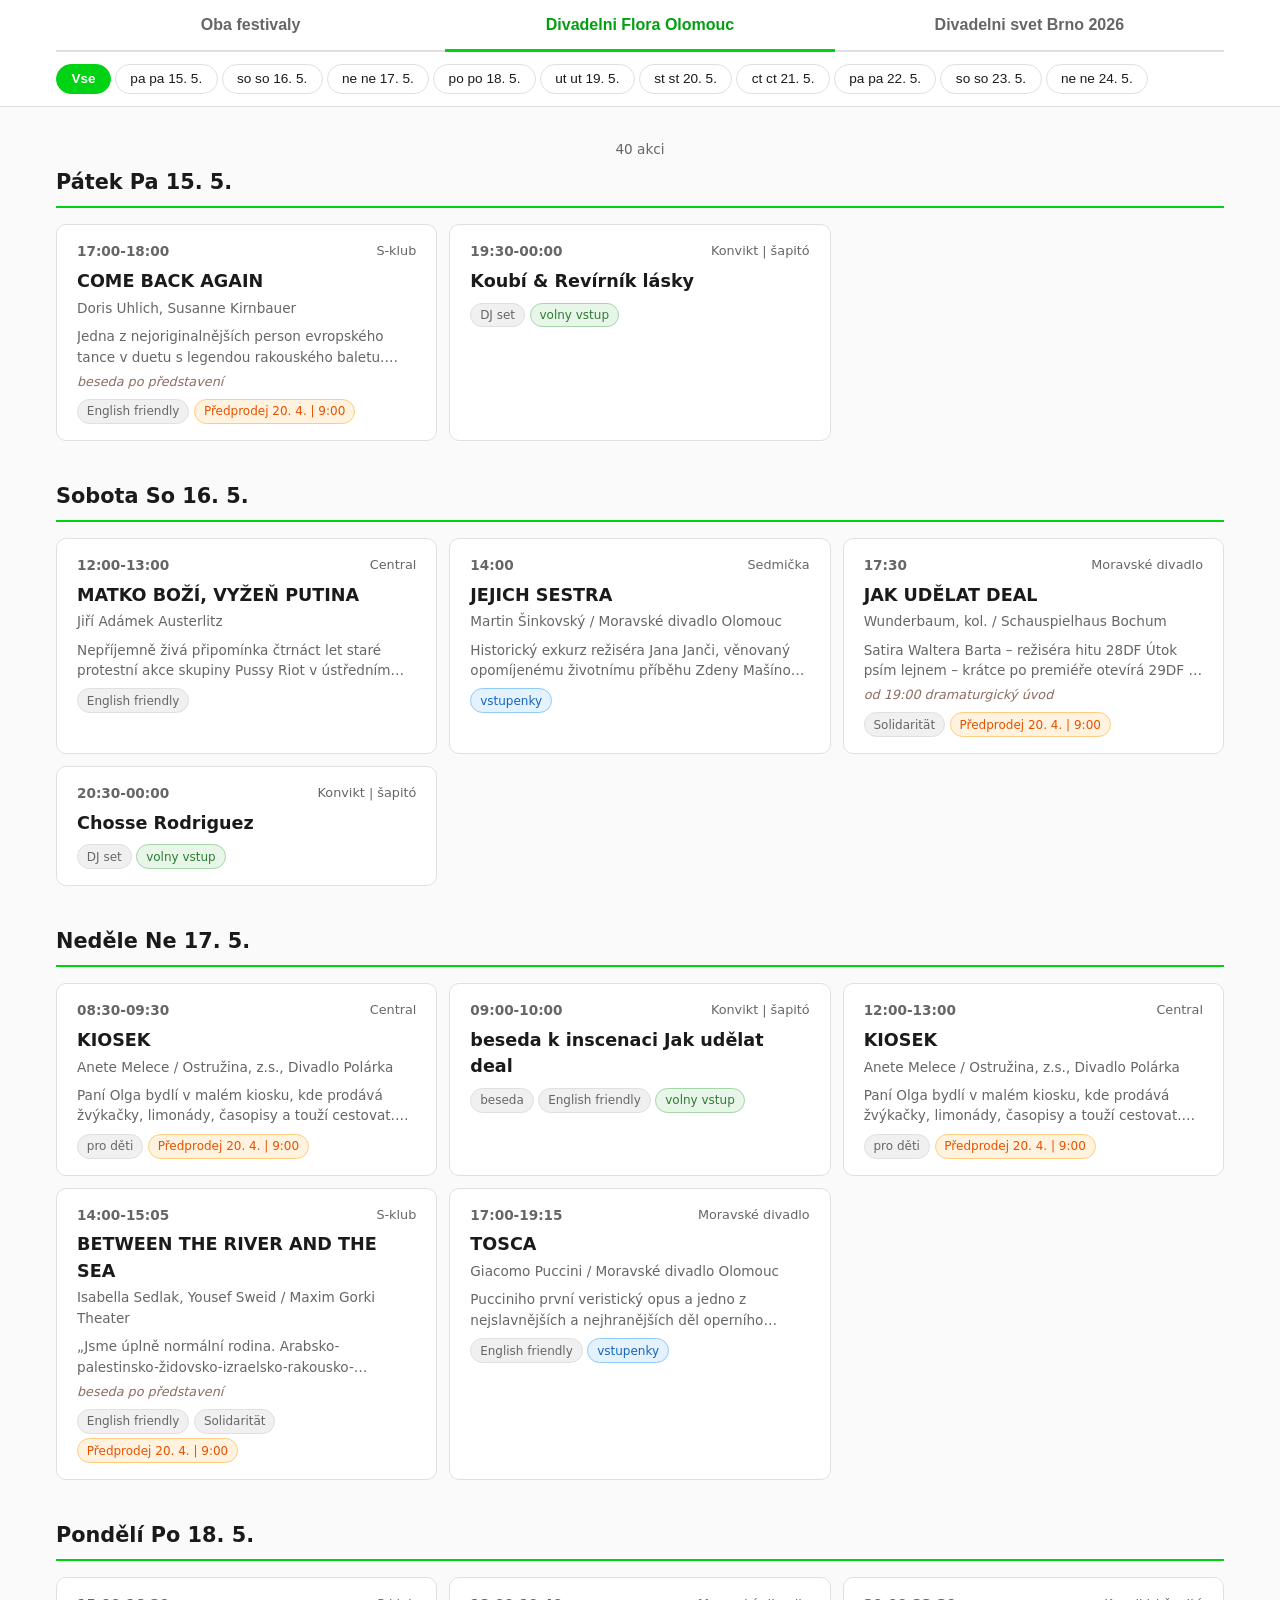
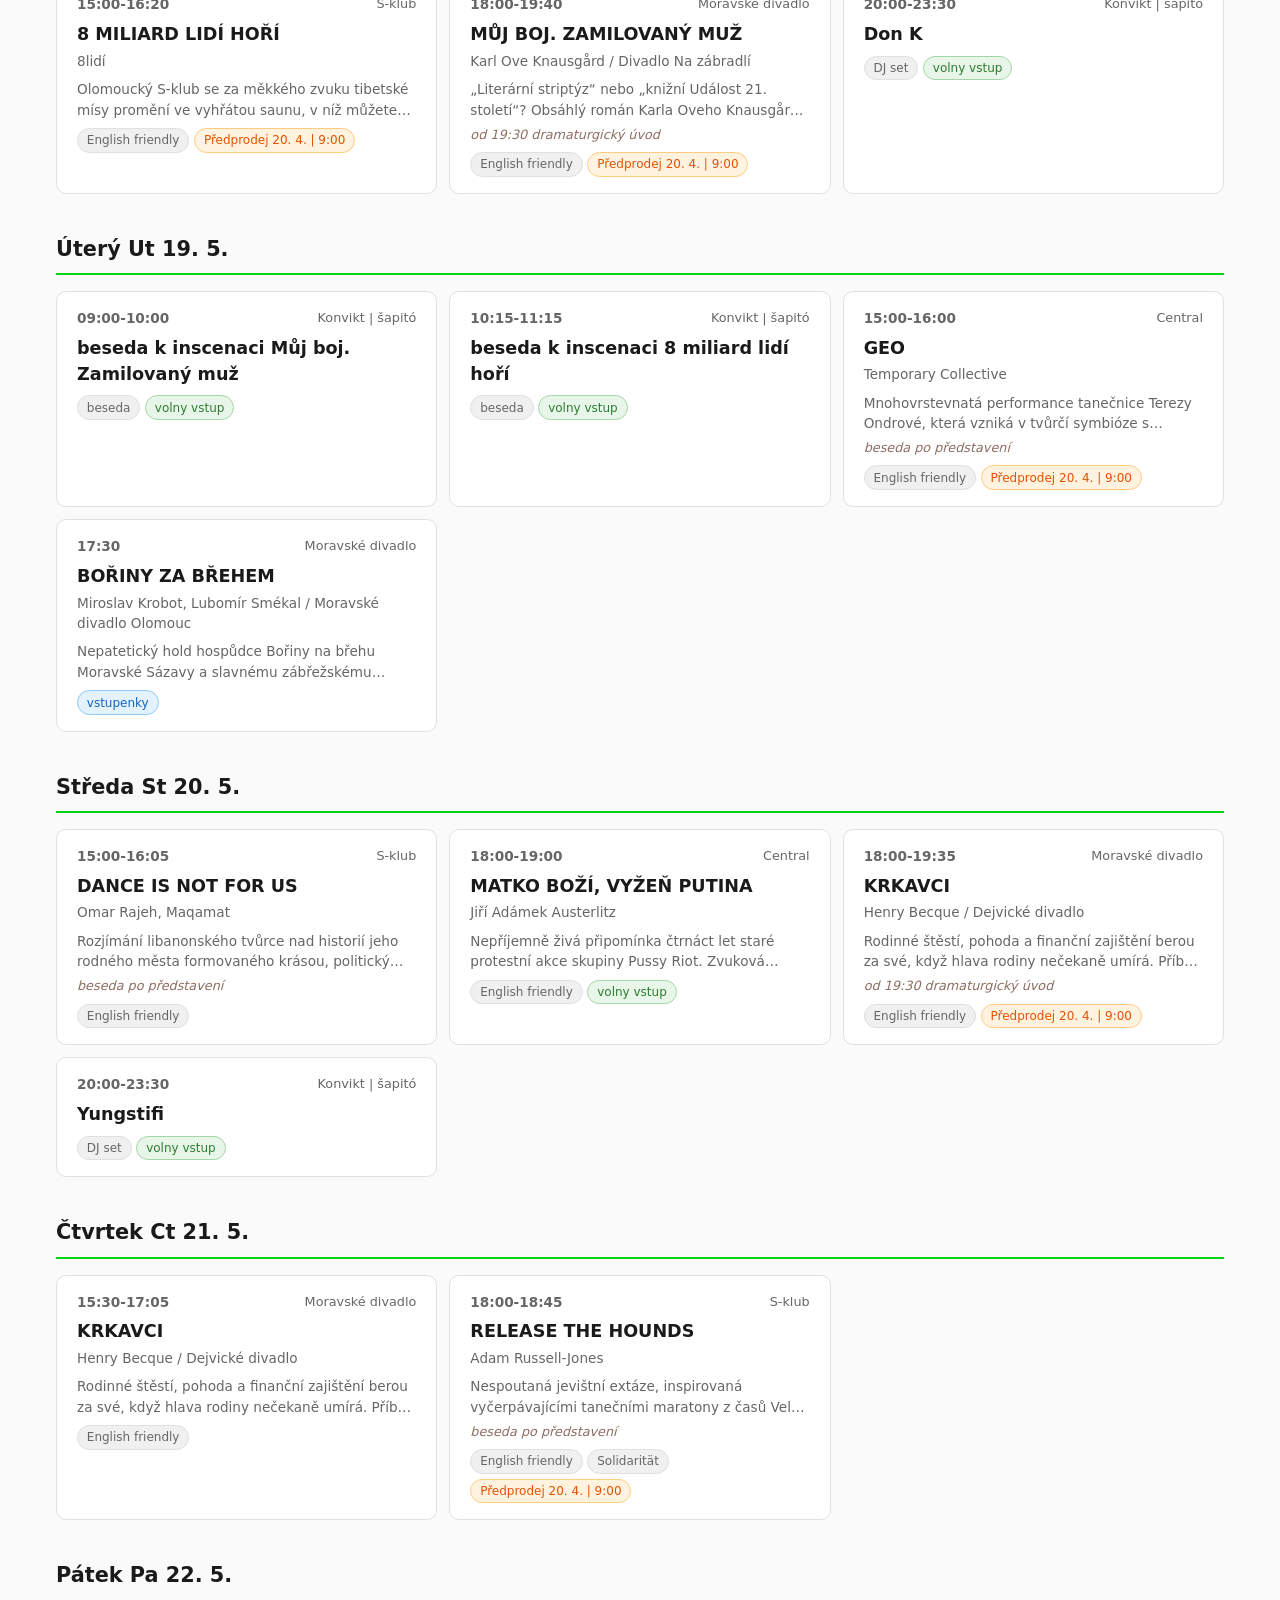
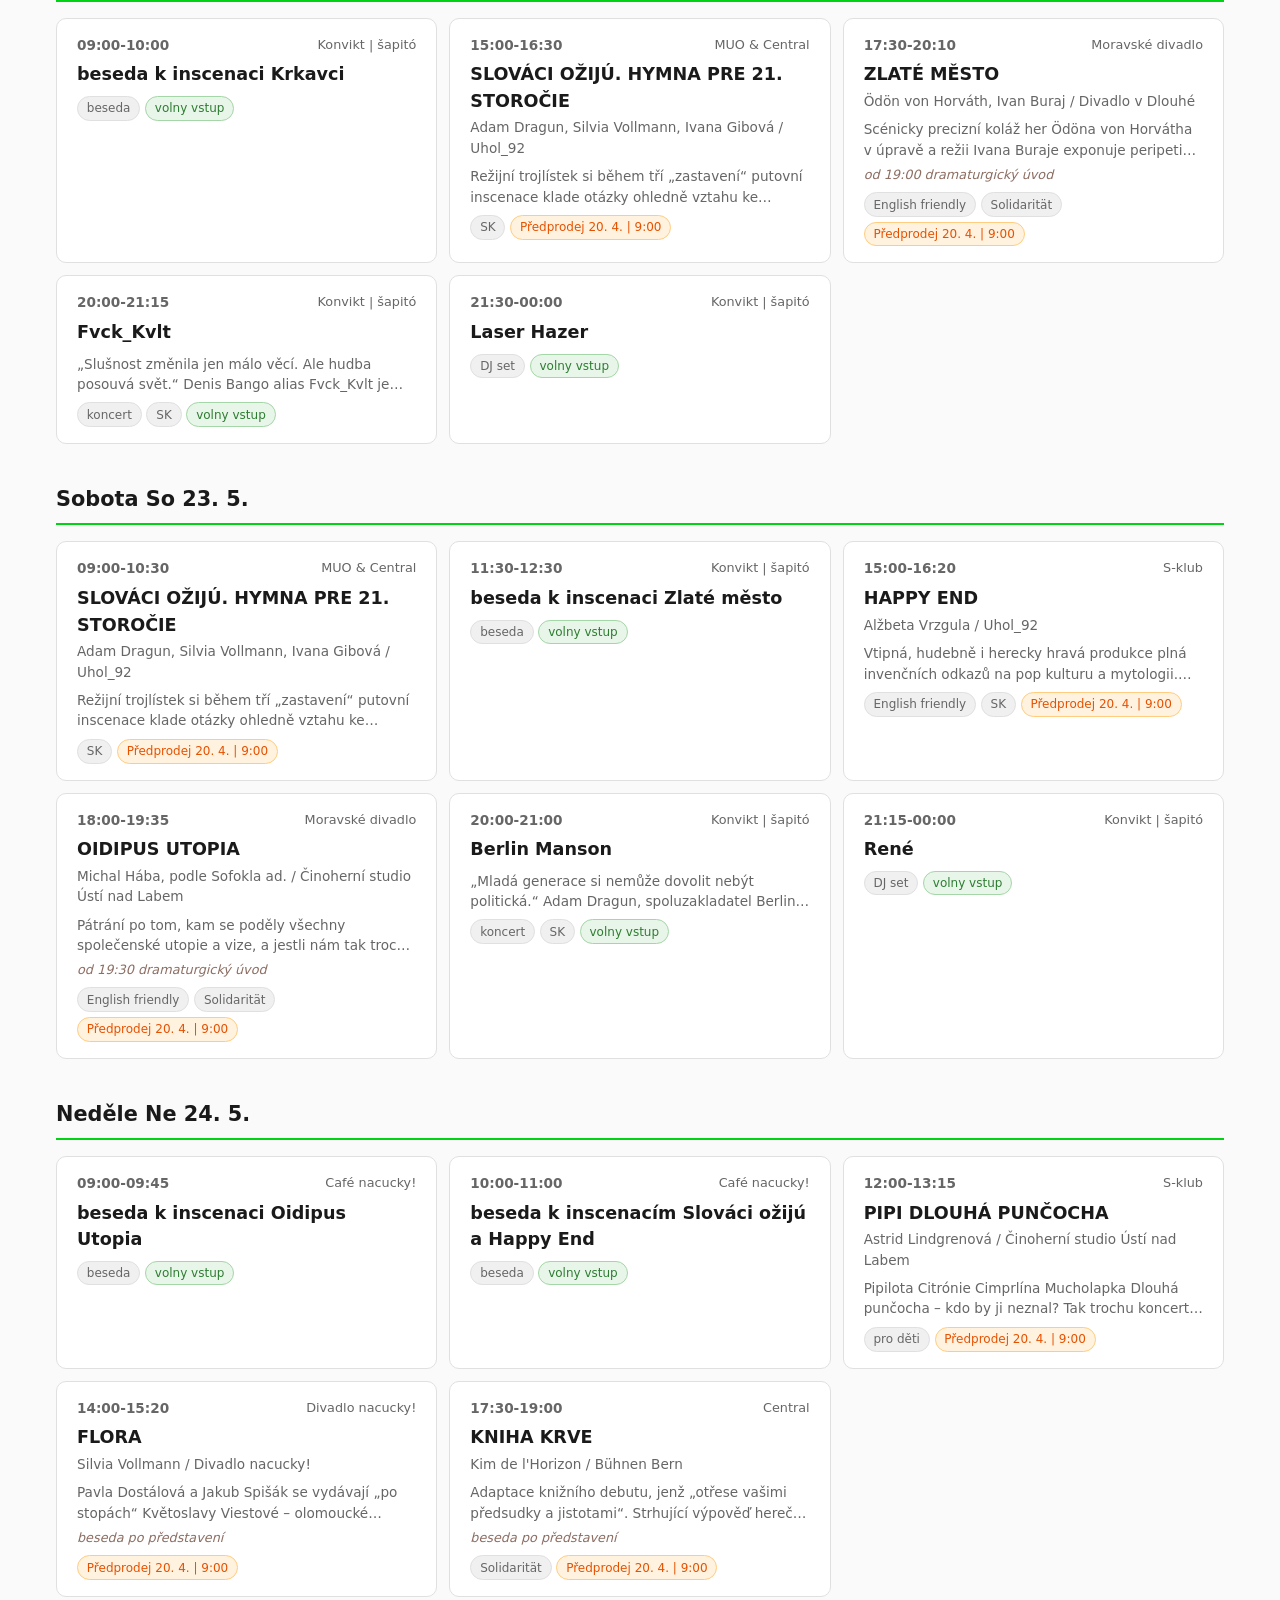
==== index.html @ c7c0a190 "wrong version" ====
<!DOCTYPE html>
<html lang="cs">
<head>
  <meta charset="UTF-8">
  <meta name="viewport" content="width=device-width, initial-scale=1.0">
  <title>Divadelni programy 2026</title>
  <style>
    *, *::before, *::after { box-sizing: border-box; margin: 0; padding: 0; }

    :root {
      --flora-color: #00d314;
      --flora-dark: #00a010;
      --dsb-color: #e63946;
      --dsb-dark: #b52d38;
      --bg: #fafafa;
      --card-bg: #fff;
      --text: #1a1a1a;
      --text-muted: #666;
      --border: #e0e0e0;
      --radius: 10px;
      --tag-bg: #f0f0f0;
    }

    body {
      font-family: "Segoe UI", system-ui, -apple-system, sans-serif;
      background: var(--bg);
      color: var(--text);
      line-height: 1.5;
    }

    .container {
      max-width: 1200px;
      margin: 0 auto;
      padding: 0 1rem;
    }

    header {
      background: #fff;
      border-bottom: 1px solid var(--border);
      position: sticky;
      top: 0;
      z-index: 100;
    }

    header .container {
      display: flex;
      flex-direction: column;
      gap: 0;
    }

    .festival-tabs {
      display: flex;
      gap: 0;
      border-bottom: 2px solid var(--border);
    }

    .festival-tab {
      flex: 1;
      padding: 1rem 1.5rem;
      border: none;
      background: transparent;
      font-size: 1rem;
      font-weight: 600;
      cursor: pointer;
      position: relative;
      transition: color 0.2s;
      color: var(--text-muted);
      text-align: center;
    }

    .festival-tab::after {
      content: "";
      position: absolute;
      bottom: -2px;
      left: 0;
      right: 0;
      height: 3px;
      background: transparent;
      transition: background 0.2s;
    }

    .festival-tab[data-festival="flora"].active {
      color: var(--flora-dark);
    }
    .festival-tab[data-festival="flora"].active::after {
      background: var(--flora-color);
    }

    .festival-tab[data-festival="dsb"].active {
      color: var(--dsb-dark);
    }
    .festival-tab[data-festival="dsb"].active::after {
      background: var(--dsb-color);
    }

    .festival-tab[data-festival="combined"].active {
      color: #5e35b1;
    }
    .festival-tab[data-festival="combined"].active::after {
      background: linear-gradient(90deg, var(--flora-color), var(--dsb-color));
    }

    .festival-tab:hover {
      background: #f5f5f5;
    }

    .day-nav {
      display: flex;
      gap: 0.25rem;
      padding: 0.75rem 0;
      overflow-x: auto;
      scrollbar-width: thin;
    }

    .day-nav::-webkit-scrollbar {
      height: 4px;
    }
    .day-nav::-webkit-scrollbar-thumb {
      background: #ccc;
      border-radius: 2px;
    }

    .day-btn {
      flex-shrink: 0;
      padding: 0.4rem 0.9rem;
      border: 1px solid var(--border);
      border-radius: 99px;
      background: #fff;
      cursor: pointer;
      font-size: 0.85rem;
      white-space: nowrap;
      transition: all 0.15s;
      color: var(--text);
    }

    .day-btn:hover {
      background: #f0f0f0;
    }

    .day-btn.active-flora {
      background: var(--flora-color);
      color: #fff;
      border-color: var(--flora-color);
    }

    .day-btn.active-dsb {
      background: var(--dsb-color);
      color: #fff;
      border-color: var(--dsb-color);
    }

    .day-btn.active-combined {
      background: #5e35b1;
      color: #fff;
      border-color: #5e35b1;
    }

    .day-btn.all-btn {
      font-weight: 600;
    }

    main {
      padding: 1.5rem 0 3rem;
    }

    .day-section {
      margin-bottom: 2.5rem;
    }

    .day-heading {
      font-size: 1.3rem;
      font-weight: 700;
      margin-bottom: 1rem;
      padding-bottom: 0.5rem;
      border-bottom: 2px solid var(--border);
      text-transform: capitalize;
    }

    .day-heading.flora-heading { border-color: var(--flora-color); }
    .day-heading.dsb-heading { border-color: var(--dsb-color); }
    .day-heading.combined-heading {
      border-image: linear-gradient(90deg, var(--flora-color), var(--dsb-color)) 1;
    }

    .events-grid {
      display: grid;
      grid-template-columns: 1fr;
      gap: 0.75rem;
    }

    .event-card {
      display: block;
      background: var(--card-bg);
      border: 1px solid var(--border);
      border-radius: var(--radius);
      padding: 1rem 1.25rem;
      text-decoration: none;
      color: inherit;
      transition: box-shadow 0.15s, border-color 0.15s;
    }

    .event-card.card-flora {
      border-left: 4px solid var(--flora-color);
    }
    .event-card.card-dsb {
      border-left: 4px solid var(--dsb-color);
    }
    .event-card.conflict {
      box-shadow: inset 0 0 0 1px #ff9800;
    }

    .event-card:hover {
      box-shadow: 0 4px 16px rgba(0,0,0,0.08);
      border-color: #bbb;
    }
    .event-card.conflict:hover {
      box-shadow: inset 0 0 0 1px #ff9800, 0 4px 16px rgba(0,0,0,0.08);
    }

    .event-top {
      display: flex;
      justify-content: space-between;
      align-items: flex-start;
      gap: 1rem;
      margin-bottom: 0.4rem;
    }

    .event-time {
      font-size: 0.85rem;
      font-weight: 600;
      color: var(--text-muted);
      flex-shrink: 0;
    }

    .event-venue {
      font-size: 0.8rem;
      color: var(--text-muted);
      text-align: right;
    }

    .event-title {
      font-size: 1.1rem;
      font-weight: 700;
      margin-bottom: 0.2rem;
    }

    .event-meta {
      font-size: 0.85rem;
      color: var(--text-muted);
      margin-bottom: 0.4rem;
    }

    .event-meta span + span::before {
      content: " / ";
    }

    .event-tags {
      display: flex;
      flex-wrap: wrap;
      gap: 0.3rem;
      margin-top: 0.5rem;
    }

    .tag {
      font-size: 0.75rem;
      padding: 0.15rem 0.55rem;
      border-radius: 99px;
      background: var(--tag-bg);
      color: var(--text-muted);
      border: 1px solid var(--border);
    }

    .tag.free {
      background: #e8f5e9;
      color: #2e7d32;
      border-color: #a5d6a7;
    }

    .tag.ticket-sold {
      background: #ffebee;
      color: #c62828;
      border-color: #ef9a9a;
    }

    .tag.ticket-avail {
      background: #e3f2fd;
      color: #1565c0;
      border-color: #90caf9;
    }

    .tag.ticket-presale {
      background: #fff3e0;
      color: #e65100;
      border-color: #ffcc80;
    }

    .event-desc {
      font-size: 0.85rem;
      color: var(--text-muted);
      margin-top: 0.5rem;
      display: -webkit-box;
      -webkit-line-clamp: 2;
      -webkit-box-orient: vertical;
      overflow: hidden;
    }

    .event-notes {
      font-size: 0.8rem;
      color: #8d6e63;
      font-style: italic;
      margin-top: 0.3rem;
    }

    .festival-badge {
      display: inline-block;
      font-size: 0.7rem;
      font-weight: 700;
      text-transform: uppercase;
      letter-spacing: 0.03em;
      padding: 0.1rem 0.5rem;
      border-radius: 99px;
      color: #fff;
      margin-bottom: 0.3rem;
    }
    .festival-badge.badge-flora { background: var(--flora-color); }
    .festival-badge.badge-dsb { background: var(--dsb-color); }

    .conflict-icon {
      display: inline-block;
      background: #ff9800;
      color: #fff;
      font-size: 0.7rem;
      font-weight: 700;
      padding: 0.1rem 0.45rem;
      border-radius: 99px;
      margin-left: 0.4rem;
      vertical-align: middle;
    }

    .legend {
      display: flex;
      flex-wrap: wrap;
      gap: 1rem;
      align-items: center;
      padding: 0.6rem 0;
      font-size: 0.85rem;
      color: var(--text-muted);
    }
    .legend-item {
      display: flex;
      align-items: center;
      gap: 0.35rem;
    }
    .legend-swatch {
      width: 14px;
      height: 14px;
      border-radius: 3px;
      flex-shrink: 0;
    }

    .conflict-summary {
      background: #fff3e0;
      border: 1px solid #ffcc80;
      border-radius: var(--radius);
      padding: 0.75rem 1rem;
      margin-bottom: 1rem;
      font-size: 0.9rem;
      color: #e65100;
    }

    .no-events {
      text-align: center;
      padding: 3rem 1rem;
      color: var(--text-muted);
      font-size: 1.1rem;
    }

    .stats {
      text-align: center;
      padding: 0.5rem 0;
      font-size: 0.85rem;
      color: var(--text-muted);
    }

    @media (min-width: 700px) {
      .events-grid {
        grid-template-columns: repeat(2, 1fr);
      }
    }

    @media (min-width: 1050px) {
      .events-grid {
        grid-template-columns: repeat(3, 1fr);
      }
    }
  </style>
</head>
<body>
  <header>
    <div class="container">
      <div class="festival-tabs">
        <button class="festival-tab" data-festival="combined">Oba festivaly</button>
        <button class="festival-tab active" data-festival="flora">Divadelni Flora Olomouc</button>
        <button class="festival-tab" data-festival="dsb">Divadelni svet Brno 2026</button>
      </div>
      <div class="day-nav" id="dayNav"></div>
    </div>
  </header>
  <main>
    <div class="container">
      <p class="stats" id="stats"></p>
      <div id="content"></div>
    </div>
  </main>

<script>
const floraData = [
  {date:"pa 15. 5.",day:"patek",time:"17:00-18:00",venue:"S-klub",title:"COME BACK AGAIN",author:"Doris Uhlich, Susanne Kirnbauer",company:"",tags:["English friendly"],free:false,desc:"Jedna z nejoriginalnějších person evropského tance v duetu s legendou rakouského baletu. Doris Uhlich zkoumá, kam lze \u201enapřít energii\u201c primabaleríny Susanne Kirnbauer ve chvíli, kdy již aktivně \u201eneprovozuje taneční kroky\u201c\u2026",notes:"beseda po představení",ticket:"Předprodej 20. 4. | 9:00",link:"https://divadelniflora.cz/program/64"},
  {date:"pa 15. 5.",day:"patek",time:"19:30-00:00",venue:"Konvikt | šapitó",title:"Koubí & Revírník lásky",author:"",company:"",tags:["DJ set"],free:true,desc:"",notes:"",ticket:"",link:"https://divadelniflora.cz/program/65"},
  {date:"so 16. 5.",day:"sobota",time:"12:00-13:00",venue:"Central",title:"MATKO BOŽÍ, VYŽEŇ PUTINA",author:"Jiří Adámek Austerlitz",company:"",tags:["English friendly"],free:false,desc:"Nepříjemně živá připomínka čtrnáct let staré protestní akce skupiny Pussy Riot v ústředním moskevském chrámu Krista Spasitele. Zvuková reprodukce hudebně-dramatické kompozice režiséra Jiřího Adámka Austerlitze \u2013 pro tři ženské hlasy a orchestr \u2013 oceněná na prestižním festivalu Prix Europa 2025.",notes:"",ticket:"",link:"https://divadelniflora.cz/program/66"},
  {date:"so 16. 5.",day:"sobota",time:"14:00",venue:"Sedmička",title:"JEJICH SESTRA",author:"Martin Šinkovský",company:"Moravské divadlo Olomouc",tags:[],free:false,desc:"Historický exkurz režiséra Jana Janči, věnovaný opomíjenému životnímu příběhu Zdeny Mašínové \u2013 dcery legionáře a prvorepublikového československého důstojníka popraveného nacisty a sestry nejobdivovanějších i nejodsuzovanějších uprchlíků z komunisty terorizované země.",notes:"",ticket:"vstupenky",link:"https://divadelniflora.cz/program/67"},
  {date:"so 16. 5.",day:"sobota",time:"17:30",venue:"Moravské divadlo",title:"JAK UDĚLAT DEAL",author:"Wunderbaum, kol.",company:"Schauspielhaus Bochum",tags:["Solidarität"],free:false,desc:"Satira Waltera Barta \u2013 režiséra hitu 28DF Útok psím lejnem \u2013 krátce po premiéře otevírá 29DF s ročníkovým mottem Solidarita. Velký a Krásný festivalový start s Nejlepší show, jakou si lze představit!!! V němčině s českými titulky.",notes:"od 19:00 dramaturgický úvod",ticket:"Předprodej 20. 4. | 9:00",link:"https://divadelniflora.cz/program/68"},
  {date:"so 16. 5.",day:"sobota",time:"20:30-00:00",venue:"Konvikt | šapitó",title:"Chosse Rodriguez",author:"",company:"",tags:["DJ set"],free:true,desc:"",notes:"",ticket:"",link:"https://divadelniflora.cz/program/69"},
  {date:"ne 17. 5.",day:"nedele",time:"08:30-09:30",venue:"Central",title:"KIOSEK",author:"Anete Melece",company:"Ostružina, z.s., Divadlo Polárka",tags:["pro děti"],free:false,desc:"Paní Olga bydlí v malém kiosku, kde prodává žvýkačky, limonády, časopisy a touží cestovat. Jednoho dne se dá stánek do pohybu \u2013 i s Olgou, která uvízla uvnitř \u2013 a unáší ji neznámo kam\u2026",notes:"",ticket:"Předprodej 20. 4. | 9:00",link:"https://divadelniflora.cz/program/70"},
  {date:"ne 17. 5.",day:"nedele",time:"09:00-10:00",venue:"Konvikt | šapitó",title:"beseda k inscenaci Jak udělat deal",author:"",company:"",tags:["beseda","English friendly"],free:true,desc:"",notes:"",ticket:"",link:"https://divadelniflora.cz/program/71"},
  {date:"ne 17. 5.",day:"nedele",time:"12:00-13:00",venue:"Central",title:"KIOSEK",author:"Anete Melece",company:"Ostružina, z.s., Divadlo Polárka",tags:["pro děti"],free:false,desc:"Paní Olga bydlí v malém kiosku, kde prodává žvýkačky, limonády, časopisy a touží cestovat. Jednoho dne se dá stánek do pohybu \u2013 i s Olgou, která uvízla uvnitř \u2013 a unáší ji neznámo kam\u2026",notes:"",ticket:"Předprodej 20. 4. | 9:00",link:"https://divadelniflora.cz/program/73"},
  {date:"ne 17. 5.",day:"nedele",time:"14:00-15:05",venue:"S-klub",title:"BETWEEN THE RIVER AND THE SEA",author:"Isabella Sedlak, Yousef Sweid",company:"Maxim Gorki Theater",tags:["English friendly","Solidarität"],free:false,desc:"\u201eJsme úplně normální rodina. Arabsko-palestinsko-židovsko-izraelsko-rakousko-rumunsko-křesťanská rodina.\u201c V Izraeli narozený a v Německu působící palestinský herec Yousef Sweid se ve svém autofikčním stand-upu pohybuje na \u201ehranici mnoha světů a protichůdných entit\u201c. V angličtině s českými titulky.",notes:"beseda po představení",ticket:"Předprodej 20. 4. | 9:00",link:"https://divadelniflora.cz/program/74"},
  {date:"ne 17. 5.",day:"nedele",time:"17:00-19:15",venue:"Moravské divadlo",title:"TOSCA",author:"Giacomo Puccini",company:"Moravské divadlo Olomouc",tags:["English friendly"],free:false,desc:"Pucciniho první veristický opus a jedno z nejslavnějších a nejhranějších děl operního repertoáru. Drama vášnivé, smyslné, milující i žárlivé pěvkyně na pozadí politických intrik napoleonské éry. Gurmánskou hudební hostinu servíruje režisérka Daniela Špinar.",notes:"",ticket:"vstupenky",link:"https://divadelniflora.cz/program/75"},
  {date:"po 18. 5.",day:"pondeli",time:"15:00-16:20",venue:"S-klub",title:"8 MILIARD LIDÍ HOŘÍ",author:"8lidí",company:"",tags:["English friendly"],free:false,desc:"Olomoucký S-klub se za měkkého zvuku tibetské mísy promění ve vyhřátou saunu, v níž můžete zrelaxovat těla, vyplavit endorfiny, utišit environmentální žal, ale i rozpálit a rozvířit své myšlenky! Žhavé téma globálního oteplování diskutované v parné atmosféře.",notes:"",ticket:"Předprodej 20. 4. | 9:00",link:"https://divadelniflora.cz/program/76"},
  {date:"po 18. 5.",day:"pondeli",time:"18:00-19:40",venue:"Moravské divadlo",title:"MŮJ BOJ. ZAMILOVANÝ MUŽ",author:"Karl Ove Knausgård",company:"Divadlo Na zábradlí",tags:["English friendly"],free:false,desc:"\u201eLiterární striptýz\u201c nebo \u201eknižní Událost 21. století\u201c? Obsáhlý román Karla Oveho Knausgårda vzbudil nadšení i odpor a stal se světovým bestsellerem. Druhý díl neúprosně obnažené reality show na scéně českého Divadla roku.",notes:"od 19:30 dramaturgický úvod",ticket:"Předprodej 20. 4. | 9:00",link:"https://divadelniflora.cz/program/77"},
  {date:"po 18. 5.",day:"pondeli",time:"20:00-23:30",venue:"Konvikt | šapitó",title:"Don K",author:"",company:"",tags:["DJ set"],free:true,desc:"",notes:"",ticket:"",link:"https://divadelniflora.cz/program/78"},
  {date:"ut 19. 5.",day:"utery",time:"09:00-10:00",venue:"Konvikt | šapitó",title:"beseda k inscenaci Můj boj. Zamilovaný muž",author:"",company:"",tags:["beseda"],free:true,desc:"",notes:"",ticket:"",link:"https://divadelniflora.cz/program/79"},
  {date:"ut 19. 5.",day:"utery",time:"10:15-11:15",venue:"Konvikt | šapitó",title:"beseda k inscenaci 8 miliard lidí hoří",author:"",company:"",tags:["beseda"],free:true,desc:"",notes:"",ticket:"",link:"https://divadelniflora.cz/program/80"},
  {date:"ut 19. 5.",day:"utery",time:"15:00-16:00",venue:"Central",title:"GEO",author:"Temporary Collective",company:"",tags:["English friendly"],free:false,desc:"Mnohovrstevnatá performance tanečnice Terezy Ondrové, která vzniká v tvůrčí symbióze s režisérkou Petrou Tejnorovou, je svébytnou výpovědí stran privátní historie a \u201epaměti těla\u201c, ale i historie konkrétního místa a geologických procesů.",notes:"beseda po představení",ticket:"Předprodej 20. 4. | 9:00",link:"https://divadelniflora.cz/program/81"},
  {date:"ut 19. 5.",day:"utery",time:"17:30",venue:"Moravské divadlo",title:"BOŘINY ZA BŘEHEM",author:"Miroslav Krobot, Lubomír Smékal",company:"Moravské divadlo Olomouc",tags:[],free:false,desc:"Nepatetický hold hospůdce Bořiny na břehu Moravské Sázavy a slavnému zábřežskému rodákovi Janu Eskymo Welzlovi \u2013 dobrodruhovi, jenž jako lovec kožešin prožil tři desítky let na nehostinných Novosibiřských ostrovech a drsném kanadském Yukonu.",notes:"",ticket:"vstupenky",link:"https://divadelniflora.cz/program/82"},
  {date:"st 20. 5.",day:"streda",time:"15:00-16:05",venue:"S-klub",title:"DANCE IS NOT FOR US",author:"Omar Rajeh, Maqamat",company:"",tags:["English friendly"],free:false,desc:"Rozjímání libanonského tvůrce nad historií jeho rodného města formovaného krásou, politickými převraty i nepoddajností a vitalitou jeho obyvatel. Zhmotnění vzpomínek prostřednictvím těla, tanec jako výraz odporu.",notes:"beseda po představení",ticket:"",link:"https://divadelniflora.cz/program/83"},
  {date:"st 20. 5.",day:"streda",time:"18:00-19:00",venue:"Central",title:"MATKO BOŽÍ, VYŽEŇ PUTINA",author:"Jiří Adámek Austerlitz",company:"",tags:["English friendly"],free:true,desc:"Nepříjemně živá připomínka čtrnáct let staré protestní akce skupiny Pussy Riot. Zvuková reprodukce hudebně-dramatické kompozice oceněná na prestižním festivalu Prix Europa 2025. Ve spolupráci s Českým rozhlasem Vltava.",notes:"",ticket:"",link:"https://divadelniflora.cz/program/85"},
  {date:"st 20. 5.",day:"streda",time:"18:00-19:35",venue:"Moravské divadlo",title:"KRKAVCI",author:"Henry Becque",company:"Dejvické divadlo",tags:["English friendly"],free:false,desc:"Rodinné štěstí, pohoda a finanční zajištění berou za své, když hlava rodiny nečekaně umírá. Příběh čtyř žen, jež se neumí přizpůsobit, očima režiséra Jana Friče. Česká Inscenace roku o bezskrupulóznosti a cynismu moci.",notes:"od 19:30 dramaturgický úvod",ticket:"Předprodej 20. 4. | 9:00",link:"https://divadelniflora.cz/program/84"},
  {date:"st 20. 5.",day:"streda",time:"20:00-23:30",venue:"Konvikt | šapitó",title:"Yungstifi",author:"",company:"",tags:["DJ set"],free:true,desc:"",notes:"",ticket:"",link:"https://divadelniflora.cz/program/86"},
  {date:"ct 21. 5.",day:"ctvrtek",time:"15:30-17:05",venue:"Moravské divadlo",title:"KRKAVCI",author:"Henry Becque",company:"Dejvické divadlo",tags:["English friendly"],free:false,desc:"Rodinné štěstí, pohoda a finanční zajištění berou za své, když hlava rodiny nečekaně umírá. Příběh čtyř žen, jež se neumí přizpůsobit, očima režiséra Jana Friče. Česká Inscenace roku.",notes:"",ticket:"",link:"https://divadelniflora.cz/program/87"},
  {date:"ct 21. 5.",day:"ctvrtek",time:"18:00-18:45",venue:"S-klub",title:"RELEASE THE HOUNDS",author:"Adam Russell-Jones",company:"",tags:["English friendly","Solidarität"],free:false,desc:"Nespoutaná jevištní extáze, inspirovaná vyčerpávajícími tanečními maratony z časů Velké hospodářské krize. Premiérové tuzemské vystoupení vycházející hvězdy světové taneční scény.",notes:"beseda po představení",ticket:"Předprodej 20. 4. | 9:00",link:"https://divadelniflora.cz/program/88"},
  {date:"pa 22. 5.",day:"patek",time:"09:00-10:00",venue:"Konvikt | šapitó",title:"beseda k inscenaci Krkavci",author:"",company:"",tags:["beseda"],free:true,desc:"",notes:"",ticket:"",link:"https://divadelniflora.cz/program/89"},
  {date:"pa 22. 5.",day:"patek",time:"15:00-16:30",venue:"MUO & Central",title:"SLOVÁCI OŽIJÚ. HYMNA PRE 21. STOROČIE",author:"Adam Dragun, Silvia Vollmann, Ivana Gibová",company:"Uhol_92",tags:["SK"],free:false,desc:"Režijní trojlístek si během tří \u201ezastavení\u201c putovní inscenace klade otázky ohledně vztahu ke státním symbolům a národní hrdosti. Tvůrci nápaditě reagují na časté diskuze na téma národní identity.",notes:"",ticket:"Předprodej 20. 4. | 9:00",link:"https://divadelniflora.cz/program/90"},
  {date:"pa 22. 5.",day:"patek",time:"17:30-20:10",venue:"Moravské divadlo",title:"ZLATÉ MĚSTO",author:"Ödön von Horváth, Ivan Buraj",company:"Divadlo v Dlouhé",tags:["English friendly","Solidarität"],free:false,desc:"Scénicky precizní koláž her Ödöna von Horvátha v úpravě a režii Ivana Buraje exponuje peripetie dvou mladých žen usilujících o svobodu ve městě, které se touží vrátit ke \u201estarým zlatým časům\u201c. Metafora zrodu totality.",notes:"od 19:00 dramaturgický úvod",ticket:"Předprodej 20. 4. | 9:00",link:"https://divadelniflora.cz/program/91"},
  {date:"pa 22. 5.",day:"patek",time:"20:00-21:15",venue:"Konvikt | šapitó",title:"Fvck_Kvlt",author:"",company:"",tags:["koncert","SK"],free:true,desc:"\u201eSlušnost změnila jen málo věcí. Ale hudba posouvá svět.\u201c Denis Bango alias Fvck_Kvlt je jednou z nejcharismatičtějších osobností slovenské hudební scény.",notes:"",ticket:"",link:"https://divadelniflora.cz/program/92"},
  {date:"pa 22. 5.",day:"patek",time:"21:30-00:00",venue:"Konvikt | šapitó",title:"Laser Hazer",author:"",company:"",tags:["DJ set"],free:true,desc:"",notes:"",ticket:"",link:"https://divadelniflora.cz/program/93"},
  {date:"so 23. 5.",day:"sobota",time:"09:00-10:30",venue:"MUO & Central",title:"SLOVÁCI OŽIJÚ. HYMNA PRE 21. STOROČIE",author:"Adam Dragun, Silvia Vollmann, Ivana Gibová",company:"Uhol_92",tags:["SK"],free:false,desc:"Režijní trojlístek si během tří \u201ezastavení\u201c putovní inscenace klade otázky ohledně vztahu ke státním symbolům a národní hrdosti.",notes:"",ticket:"Předprodej 20. 4. | 9:00",link:"https://divadelniflora.cz/program/94"},
  {date:"so 23. 5.",day:"sobota",time:"11:30-12:30",venue:"Konvikt | šapitó",title:"beseda k inscenaci Zlaté město",author:"",company:"",tags:["beseda"],free:true,desc:"",notes:"",ticket:"",link:"https://divadelniflora.cz/program/95"},
  {date:"so 23. 5.",day:"sobota",time:"15:00-16:20",venue:"S-klub",title:"HAPPY END",author:"Alžbeta Vrzgula",company:"Uhol_92",tags:["English friendly","SK"],free:false,desc:"Vtipná, hudebně i herecky hravá produkce plná invenčních odkazů na pop kulturu a mytologii. \u201eŠirokospektrální pohled\u201c na téma žensko-mužských vztahů.",notes:"",ticket:"Předprodej 20. 4. | 9:00",link:"https://divadelniflora.cz/program/96"},
  {date:"so 23. 5.",day:"sobota",time:"18:00-19:35",venue:"Moravské divadlo",title:"OIDIPUS UTOPIA",author:"Michal Hába, podle Sofokla ad.",company:"Činoherní studio Ústí nad Labem",tags:["English friendly","Solidarität"],free:false,desc:"Pátrání po tom, kam se poděly všechny společenské utopie a vize, a jestli nám tak trochu nezmizela i budoucnost. Mrazivá crazytragédie režiséra Michala Háby plná moru i humoru.",notes:"od 19:30 dramaturgický úvod",ticket:"Předprodej 20. 4. | 9:00",link:"https://divadelniflora.cz/program/97"},
  {date:"so 23. 5.",day:"sobota",time:"20:00-21:00",venue:"Konvikt | šapitó",title:"Berlin Manson",author:"",company:"",tags:["koncert","SK"],free:true,desc:"\u201eMladá generace si nemůže dovolit nebýt politická.\u201c Adam Dragun, spoluzakladatel Berlin Manson \u2013 bratislavsko-košické synthpunkové kapely.",notes:"",ticket:"",link:"https://divadelniflora.cz/program/98"},
  {date:"so 23. 5.",day:"sobota",time:"21:15-00:00",venue:"Konvikt | šapitó",title:"René",author:"",company:"",tags:["DJ set"],free:true,desc:"",notes:"",ticket:"",link:"https://divadelniflora.cz/program/99"},
  {date:"ne 24. 5.",day:"nedele",time:"09:00-09:45",venue:"Café nacucky!",title:"beseda k inscenaci Oidipus Utopia",author:"",company:"",tags:["beseda"],free:true,desc:"",notes:"",ticket:"",link:"https://divadelniflora.cz/program/100"},
  {date:"ne 24. 5.",day:"nedele",time:"10:00-11:00",venue:"Café nacucky!",title:"beseda k inscenacím Slováci ožijú a Happy End",author:"",company:"",tags:["beseda"],free:true,desc:"",notes:"",ticket:"",link:"https://divadelniflora.cz/program/101"},
  {date:"ne 24. 5.",day:"nedele",time:"12:00-13:15",venue:"S-klub",title:"PIPI DLOUHÁ PUNČOCHA",author:"Astrid Lindgrenová",company:"Činoherní studio Ústí nad Labem",tags:["pro děti"],free:false,desc:"Pipilota Citrónie Cimprlína Mucholapka Dlouhá punčocha \u2013 kdo by ji neznal? Tak trochu koncert a rozhodně podívaná pro všechny, kdo jsou nebo někdy byli dětmi. Od 7 let.",notes:"",ticket:"Předprodej 20. 4. | 9:00",link:"https://divadelniflora.cz/program/102"},
  {date:"ne 24. 5.",day:"nedele",time:"14:00-15:20",venue:"Divadlo nacucky!",title:"FLORA",author:"Silvia Vollmann",company:"Divadlo nacucky!",tags:[],free:false,desc:"Pavla Dostálová a Jakub Spišák se vydávají \u201epo stopách\u201c Květoslavy Viestové \u2013 olomoucké rodačky, která stála v čele největší bratislavské odbojové skupiny během 2. světové války, a první olomoucké Flory.",notes:"beseda po představení",ticket:"Předprodej 20. 4. | 9:00",link:"https://divadelniflora.cz/program/103"},
  {date:"ne 24. 5.",day:"nedele",time:"17:30-19:00",venue:"Central",title:"KNIHA KRVE",author:"Kim de l'Horizon",company:"Bühnen Bern",tags:["Solidarität"],free:false,desc:"Adaptace knižního debutu, jenž \u201eotřese vašimi předsudky a jistotami\u201c. Strhující výpověď herečky Lucie Kotikové, \u201eHerecký talent roku\u201c. V němčině s českými titulky.",notes:"beseda po představení",ticket:"Předprodej 20. 4. | 9:00",link:"https://divadelniflora.cz/program/104"}
];

const dsbData = [
  {date:"29. 3.",day:"nedele",time:"19:00",dur:"100 min, bez přestávky",venue:"Divadlo Reduta",title:"DSB+: Lhářky",company:"Divadlo Letí",tags:[],desc:"Lektorský úvod, 30 min před představením",ticket:"Vyprodáno",link:"https://divadelnisvet.cz/2026/dsb-lharky/"},
  {date:"14. 4.",day:"utery",time:"19:00",dur:"90 min",venue:"Janáčkovo divadlo",title:"Postavy mizejícího světa",company:"Nederlands Dans Theater - NDT 1 & Complicité",tags:[],desc:"Dramaturgický úvod 30 min před představením + diskuse po představení",ticket:"",link:"https://divadelnisvet.cz/2026/14-4-postavy-mizejiciho-sveta/"},
  {date:"15. 4.",day:"streda",time:"19:00",dur:"90 min",venue:"Janáčkovo divadlo",title:"Postavy mizejícího světa",company:"Nederlands Dans Theater - NDT 1 & Complicité",tags:[],desc:"Dramaturgický úvod 30 min před představením",ticket:"",link:"https://divadelnisvet.cz/2026/15-4-postavy-mizejiciho-sveta/"},
  {date:"9. 5.",day:"sobota",time:"15:00",dur:"90 min., bez přestávky",venue:"Nová budova SND, Štúdio",title:"Duchové jsou také jen lidé",company:"Slovenské národné divadlo",tags:[],desc:"",ticket:"Poslední 2 vstupenky",link:"https://divadelnisvet.cz/2026/duchove-jsou-take-jen-lide/"},
  {date:"12. 5.",day:"utery",time:"19:00",dur:"90 min",venue:"Janáčkovo divadlo",title:"Folkå, SAABA",company:"Nederlands Dans Theater - NDT 2",tags:[],desc:"Jeden večer dvě choreografie.",ticket:"",link:"https://divadelnisvet.cz/2026/folka-saaba/"},
  {date:"13. 5.",day:"streda",time:"18:00",dur:"70 min, bez přestávky",venue:"Divadlo Radost",title:"Píšu ti, píšu\u2026",company:"Divadlo Radost",tags:[],desc:"",ticket:"Posledních 9 vstupenek",link:"https://divadelnisvet.cz/2026/pisu-ti-pisu/"},
  {date:"13. 5.",day:"streda",time:"19:00",dur:"135 min, s přestávkou",venue:"Městské divadlo Brno \u2013 Činoherní scéna",title:"Negativy sněhu: Wetzler, Vrba, Schulman, Lux",company:"Divadlo Jána Palárika v Trnave",tags:["EN TITULKY","CZ TITULKY"],desc:"Dramaturgický úvod + diskuse po představení CZ a EN TITULKY",ticket:"",link:"https://divadelnisvet.cz/2026/negativy-snehu-wetzler-vrba-schulman-lux/"},
  {date:"14. 5.",day:"ctvrtek",time:"10:00",dur:"",venue:"Divadlo Polárka \u2013 Velká scéna",title:"Stalo se mi tělo",company:"Divadlo Polárka",tags:[],desc:"",ticket:"Vyprodáno",link:"https://divadelnisvet.cz/2026/stalo-se-mi-telo/"},
  {date:"14. 5.",day:"ctvrtek",time:"18:00",dur:"90 min, bez přestávky",venue:"Divadlo Husa na provázku \u2013 provázek.sál",title:"Darwin & co.",company:"Divadlo Husa na provázku",tags:["EN TITULKY"],desc:"EN TITULKY",ticket:"",link:"https://divadelnisvet.cz/2026/darwin-co/"},
  {date:"14. 5.",day:"ctvrtek",time:"18:00",dur:"90 min, bez přestávky",venue:"Divadlo Radost \u2013 Velký sál",title:"Sen noci svatojánské",company:"Divadlo Radost",tags:[],desc:"",ticket:"",link:"https://divadelnisvet.cz/2026/sen-noci-svatojanske/"},
  {date:"14. 5.",day:"ctvrtek",time:"20:00",dur:"105 min, bez přestávky",venue:"Mahenovo divadlo",title:"Divoká kachna",company:"Činohra NdB",tags:["EN TITULKY"],desc:"Dramaturgický úvod 30 min před představením EN TITULKY",ticket:"",link:"https://divadelnisvet.cz/2026/divoka-kachna/"},
  {date:"14. 5.",day:"ctvrtek",time:"20:00",dur:"60 min. bez přestávky",venue:"Městské divadlo Brno \u2013 Činoherní scéna",title:"Mystical Self",company:"Lenka Vagnerová & co.",tags:["EXPAT FRIENDLY"],desc:"",ticket:"",link:"https://divadelnisvet.cz/2026/mystical-self/"},
  {date:"15. 5.",day:"patek",time:"15:00 - 22:00",dur:"",venue:"foyer Janáčkova divadla a piazzetta",title:"Festivalový otevřený dům",company:"",tags:[],desc:"",ticket:"",link:"https://divadelnisvet.cz/2026/festivalovy-otevreny-dum-15-05/"},
  {date:"15. 5.",day:"patek",time:"15:00",dur:"70 min., bez přestávky",venue:"Divadlo Radost \u2013 Malá scéna",title:"Táta už nemůže!",company:"Ufftenživot",tags:[],desc:"",ticket:"Posledních 14 vstupenek",link:"https://divadelnisvet.cz/2026/tata-uz-nemuze/"},
  {date:"15. 5.",day:"patek",time:"15:30",dur:"",venue:"Divadlo Polárka \u2013 Malá scéna",title:"Grandhotel pocitů",company:"Divadlo Polárka",tags:[],desc:"",ticket:"Vyprodáno",link:"https://divadelnisvet.cz/2026/grandhotel-pocitu/"},
  {date:"15. 5.",day:"patek",time:"17:00",dur:"70 min., bez přestávky",venue:"Divadlo Radost \u2013 Malá scéna",title:"Táta už nemůže!",company:"Ufftenživot",tags:[],desc:"",ticket:"Poslední 1 vstupenka",link:"https://divadelnisvet.cz/2026/tata-uz-nemuze-2/"},
  {date:"15. 5.",day:"patek",time:"17:30",dur:"",venue:"Divadlo Polárka \u2013 Malá scéna",title:"Grandhotel pocitů",company:"Divadlo Polárka",tags:[],desc:"",ticket:"Vyprodáno",link:"https://divadelnisvet.cz/2026/grandhotel-pocitu-2/"},
  {date:"15. 5.",day:"patek",time:"18:00",dur:"70 min. bez přestávky",venue:"Divadlo na Orlí",title:"Charlie",company:"Hodworks",tags:["EXPAT FRIENDLY"],desc:"Dramaturgický úvod + diskuse po představení.",ticket:"",link:"https://divadelnisvet.cz/2026/charlie/"},
  {date:"15. 5.",day:"patek",time:"19:00",dur:"170 min.",venue:"Městské divadlo Brno \u2013 Činoherní scéna",title:"Rozum a cit",company:"Městské divadlo Brno",tags:["EN TITULKY"],desc:"EN TITULKY",ticket:"Poslední 2 vstupenky",link:"https://divadelnisvet.cz/2026/rozum-a-cit/"},
  {date:"15. 5.",day:"patek",time:"19:30",dur:"100 min, bez přestávky",venue:"Divadlo Husa na provázku \u2013 provázek.sklep",title:"Moje kopyta rozryla už zem",company:"Divadlo Husa na provázku",tags:["EN TITULKY"],desc:"Dramaturgický úvod před představením EN TITULKY",ticket:"Vyprodáno",link:"https://divadelnisvet.cz/2026/moje-kopyta-rozryla-uz-zem/"},
  {date:"16. 5.",day:"sobota",time:"10:00 - 17:00",dur:"",venue:"foyer Janáčkova divadla a piazzetta",title:"Festivalový otevřený dům",company:"",tags:[],desc:"",ticket:"",link:"https://divadelnisvet.cz/2026/festivalovy-otevreny-dum-16-05/"},
  {date:"16. 5.",day:"sobota",time:"15:00",dur:"45 min, bez přestávky",venue:"Divadlo Husa na provázku \u2013 provázek.sklep",title:"Soudružky s kroužky",company:"Alfred ve dvoře",tags:["EXPAT FRIENDLY"],desc:"",ticket:"Vyprodáno",link:"https://divadelnisvet.cz/2026/soudruzky-s-krouzky/"},
  {date:"16. 5.",day:"sobota",time:"15:00",dur:"45 min, bez přestávky",venue:"Divadlo Polárka \u2013 Velká scéna",title:"Akce Rosomák",company:"Naivní divadlo Liberec",tags:[],desc:"",ticket:"Posledních 8 vstupenek",link:"https://divadelnisvet.cz/2026/akce-rosomak/"},
  {date:"16. 5.",day:"sobota",time:"16:00",dur:"60 min",venue:"Foyer - Janáčkovo divadlo",title:"Velká rytířská výzva",company:"dílna pro děti \u2013 Má vlast",tags:[],desc:"Pouze se vstupenkou na představení Má vlast",ticket:"",link:"https://divadelnisvet.cz/2026/velka-rytirska-vyzva-2/"},
  {date:"16. 5.",day:"sobota",time:"16:00",dur:"135 min., bez přestávky",venue:"Městské divadlo Brno \u2013 Hudební scéna",title:"Nosorožec",company:"Slovenské národné divadlo",tags:["EN TITULKY"],desc:"Dramaturgický úvod + diskuse po představení. EN TITULKY",ticket:"",link:"https://divadelnisvet.cz/2026/nosorozec/"},
  {date:"16. 5.",day:"sobota",time:"17:00",dur:"45 min, bez přestávky",venue:"Divadlo Polárka \u2013 Velká scéna",title:"Akce Rosomák",company:"Naivní divadlo Liberec",tags:[],desc:"",ticket:"",link:"https://divadelnisvet.cz/2026/akce-rosomak-2/"},
  {date:"16. 5.",day:"sobota",time:"17:00",dur:"50 min., bez přestávky",venue:"Divadlo na Orlí",title:"Slip Grip",company:"Jitka Sara Páníková",tags:["EXPAT FRIENDLY"],desc:"",ticket:"",link:"https://divadelnisvet.cz/2026/slip-grip/"},
  {date:"16. 5.",day:"sobota",time:"18:00",dur:"45 min, bez přestávky",venue:"Divadlo Husa na provázku \u2013 provázek.sklep",title:"Soudružky s kroužky",company:"Alfred ve dvoře",tags:["EXPAT FRIENDLY"],desc:"",ticket:"Vyprodáno",link:"https://divadelnisvet.cz/2026/soudruzky-s-krouzky-4/"},
  {date:"16. 5.",day:"sobota",time:"19:00",dur:"90 min., s přestávkou",venue:"Mahenovo divadlo",title:"Domeček pro panenky",company:"Plexus polaire",tags:["CZ TITULKY"],desc:"Dramaturgický úvod + diskuse po představení. CZ TITULKY",ticket:"",link:"https://divadelnisvet.cz/2026/domecek-pro-panenky/"},
  {date:"16. 5.",day:"sobota",time:"19:00",dur:"120 min",venue:"Janáčkovo divadlo",title:"Má vlast",company:"Česká filharmonie, DEKKADANCERS, Divadlo bratří Formanů",tags:[],desc:"Lektorský úvod pro děti + diskuse po představení",ticket:"Vyprodáno",link:"https://divadelnisvet.cz/2026/16-5-ma-vlast/"},
  {date:"17. 5.",day:"nedele",time:"10:00",dur:"45 min., bez přestávky",venue:"Mahenovo divadlo - Malá scéna",title:"Natura kultura",company:"Nebe Motýlová, Bibi Stevens",tags:[],desc:"",ticket:"Posledních 14 vstupenek",link:"https://divadelnisvet.cz/2026/natura-kultura/"},
  {date:"17. 5.",day:"nedele",time:"10:00 - 15:00",dur:"",venue:"foyer Janáčkova divadla a piazzetta",title:"Festivalový otevřený dům",company:"",tags:[],desc:"",ticket:"",link:"https://divadelnisvet.cz/2026/festivalovy-otevreny-dum-17-05/"},
  {date:"17. 5.",day:"nedele",time:"11:00",dur:"45 min, bez přestávky",venue:"Divadlo Husa na provázku \u2013 provázek.sklep",title:"Soudružky s kroužky",company:"Alfred ve dvoře",tags:["EXPAT FRIENDLY"],desc:"",ticket:"Vyprodáno",link:"https://divadelnisvet.cz/2026/soudruzky-s-krouzky-3/"},
  {date:"17. 5.",day:"nedele",time:"11:30",dur:"45 min., bez přestávky",venue:"Mahenovo divadlo - Malá scéna",title:"Natura kultura",company:"Nebe Motýlová, Bibi Stevens",tags:[],desc:"",ticket:"Posledních 9 vstupenek",link:"https://divadelnisvet.cz/2026/natura-kultura-2/"},
  {date:"17. 5.",day:"nedele",time:"14:00",dur:"60 min",venue:"Foyer - Janáčkovo divadlo",title:"Velká rytířská výzva",company:"dílna pro děti \u2013 Má vlast",tags:[],desc:"Pouze se vstupenkou na představení Má vlast",ticket:"Posledních 15 vstupenek",link:"https://divadelnisvet.cz/2026/velka-rytirska-vyzva/"},
  {date:"17. 5.",day:"nedele",time:"15:00",dur:"45 min, bez přestávky",venue:"Divadlo Husa na provázku \u2013 provázek.sklep",title:"Soudružky s kroužky",company:"Alfred ve dvoře",tags:["EXPAT FRIENDLY"],desc:"",ticket:"Vyprodáno",link:"https://divadelnisvet.cz/2026/soudruzky-s-krouzky-2/"},
  {date:"17. 5.",day:"nedele",time:"15:00",dur:"90 min., s přestávkou",venue:"Mahenovo divadlo",title:"Domeček pro panenky",company:"Plexus polaire",tags:["CZ TITULKY"],desc:"Dramaturgický úvod před představením. CZ TITULKY",ticket:"",link:"https://divadelnisvet.cz/2026/domecek-pro-panenky-2/"},
  {date:"17. 5.",day:"nedele",time:"15:30",dur:"90 min., s přestávkou",venue:"Divadlo Polárka \u2013 Malá scéna",title:"Po.hádkách",company:"kolektiv TMEL",tags:[],desc:"Workshop po představení",ticket:"Vyprodáno",link:"https://divadelnisvet.cz/2026/po-hadkach/"},
  {date:"17. 5.",day:"nedele",time:"17:00",dur:"65 min., bez přestávky",venue:"Divadlo na Orlí",title:"Proměna",company:"Divadlo Drak",tags:[],desc:"Lektorský úvod před představením + divácká reflexe po představení",ticket:"Vyprodáno",link:"https://divadelnisvet.cz/2026/promena/"},
  {date:"17. 5.",day:"nedele",time:"17:00",dur:"120 min",venue:"Janáčkovo divadlo",title:"Má vlast",company:"Česká filharmonie, DEKKADANCERS, Divadlo bratří Formanů",tags:[],desc:"Lektorský úvod pro děti",ticket:"Vyprodáno",link:"https://divadelnisvet.cz/2026/17-5-ma-vlast/"},
  {date:"17. 5.",day:"nedele",time:"19:00",dur:"160 min., s přestávkou",venue:"Městské divadlo Brno \u2013 Činoherní scéna",title:"Nebezpečné známosti",company:"Divadlo F. X. Šaldy",tags:[],desc:"",ticket:"",link:"https://divadelnisvet.cz/2026/nebezpecne-znamosti/"},
  {date:"18. 5.",day:"pondeli",time:"9:30",dur:"65 min., bez přestávky",venue:"Divadlo na Orlí",title:"Proměna",company:"Divadlo Drak",tags:[],desc:"Dramaturgický úvod před představením + divácká reflexe po představení",ticket:"",link:"https://divadelnisvet.cz/2026/promena-2/"},
  {date:"18. 5.",day:"pondeli",time:"9:30",dur:"90 min., s přestávkou",venue:"Divadlo Polárka \u2013 Malá scéna",title:"Po.hádkách",company:"kolektiv TMEL",tags:[],desc:"Workshop po představení",ticket:"",link:"https://divadelnisvet.cz/2026/po-hadkach-3/"},
  {date:"18. 5.",day:"pondeli",time:"10:00",dur:"50 min., bez přestávky",venue:"Divadlo Radost \u2013 Malá scéna",title:"Kawloon: Největší dům na světě",company:"Divadelní skupina FRAS",tags:[],desc:"",ticket:"",link:"https://divadelnisvet.cz/2026/kawloon-nejvetsi-dum-na-svete/"},
  {date:"18. 5.",day:"pondeli",time:"16:00",dur:"90 min., s přestávkou",venue:"Divadlo Polárka \u2013 Malá scéna",title:"Po.hádkách",company:"kolektiv TMEL",tags:[],desc:"Workshop po představení",ticket:"Vyprodáno",link:"https://divadelnisvet.cz/2026/po-hadkach-2/"},
  {date:"18. 5.",day:"pondeli",time:"17:00",dur:"50 min., bez přestávky",venue:"Divadlo Radost \u2013 Malá scéna",title:"Kawloon: Největší dům na světě",company:"Divadelní skupina FRAS",tags:[],desc:"",ticket:"",link:"https://divadelnisvet.cz/2026/kawloon-nejvetsi-dum-na-svete-2/"},
  {date:"18. 5.",day:"pondeli",time:"17:00",dur:"50 min, bez přestávky",venue:"Divadlo Husa na provázku \u2013 provázek.sklep",title:"Korále okolo hrdla",company:"A studio Rubín",tags:[],desc:"",ticket:"",link:"https://divadelnisvet.cz/2026/korale-okolo-hrdla/"},
  {date:"18. 5.",day:"pondeli",time:"18:00",dur:"95 min., bez přestávky",venue:"Městské divadlo Brno \u2013 Činoherní scéna",title:"Pozdě příchozí",company:"Divadlo Petra Bezruče",tags:[],desc:"",ticket:"",link:"https://divadelnisvet.cz/2026/pozde-prichozi/"},
  {date:"18. 5.",day:"pondeli",time:"19:00",dur:"145 min, s přestávkou",venue:"Mahenovo divadlo",title:"Heda Gablerová",company:"Národní divadlo",tags:["EN TITULKY"],desc:"Dramaturgický úvod + diskuse po představení. EN TITULKY",ticket:"",link:"https://divadelnisvet.cz/2026/heda-gablerova/"},
  {date:"18. 5.",day:"pondeli",time:"20:00",dur:"95 min., bez přestávky",venue:"Divadlo Reduta",title:"Krkavci",company:"Dejvické divadlo",tags:["EN TITULKY"],desc:"EN TITULKY",ticket:"Vyprodáno",link:"https://divadelnisvet.cz/2026/krkavci/"},
  {date:"18. 5.",day:"pondeli",time:"20:00",dur:"50 min., bez přestávky",venue:"Divadlo Husa na provázku \u2013 provázek.sklep",title:"Korále okolo hrdla",company:"A studio Rubín",tags:[],desc:"",ticket:"",link:"https://divadelnisvet.cz/2026/korale-okolo-hrdla-2/"},
  {date:"19. 5.",day:"utery",time:"17:00",dur:"",venue:"Divadlo Husa na provázku \u2013 provázek.sklep",title:"Neboj, neboj",company:"Studio 60+",tags:[],desc:"",ticket:"Poslední 2 vstupenky",link:"https://divadelnisvet.cz/2026/neboj-neboj/"},
  {date:"19. 5.",day:"utery",time:"18:00",dur:"50 min., bez přestávky",venue:"Studio Marta",title:"V zrcadlové síni",company:"A studio Rubín",tags:[],desc:"",ticket:"",link:"https://divadelnisvet.cz/2026/v-zrcadlove-sini/"},
  {date:"19. 5.",day:"utery",time:"18:00",dur:"70 min., bez přestávky",venue:"Divadlo Koráb",title:"Bečva (true crime)",company:"KAM JDEŠ?",tags:[],desc:"",ticket:"Vyprodáno",link:"https://divadelnisvet.cz/2026/becva-true-crime/"},
  {date:"19. 5.",day:"utery",time:"18:30",dur:"90 min. bez přestávky",venue:"Divadlo Husa na provázku \u2013 provázek.sál",title:"Směšná temnota",company:"Jihočeské divadlo",tags:[],desc:"",ticket:"Vyprodáno",link:"https://divadelnisvet.cz/2026/smesna-temnota/"},
  {date:"19. 5.",day:"utery",time:"19:00",dur:"65 min., bez přestávky",venue:"Divadlo na Orlí",title:"Zpěvy Gilgamešovy (Zlomený epos)",company:"Divadelní fakulta JAMU",tags:[],desc:"",ticket:"",link:"https://divadelnisvet.cz/2026/zpevy-gilgamesovy-zlomeny-epos/"},
  {date:"19. 5.",day:"utery",time:"19:00",dur:"95 min., bez přestávky",venue:"Divadlo Reduta",title:"Krkavci",company:"Dejvické divadlo",tags:["EN TITULKY"],desc:"EN TITULKY",ticket:"Vyprodáno",link:"https://divadelnisvet.cz/2026/krkavci-2/"},
  {date:"19. 5.",day:"utery",time:"19:00",dur:"90 min",venue:"Šapitó Komárov",title:"Ptačí sněm",company:"Divadlo bratří Formanů",tags:[],desc:"",ticket:"Vyprodáno",link:"https://divadelnisvet.cz/2026/19-5-ptaci-snem/"},
  {date:"19. 5.",day:"utery",time:"19:00",dur:"",venue:"Městské divadlo Brno \u2013 Činoherní scéna",title:"Její pastorkyňa",company:"Městské divadlo Brno",tags:[],desc:"",ticket:"",link:"https://divadelnisvet.cz/2026/jeji-pastorkyna/"},
  {date:"19. 5.",day:"utery",time:"20:00",dur:"60 min. s přestávkou",venue:"Divadlo Radost - Velká scéna",title:"Maryša Vávrová / Faust",company:"Bažantova loutkařská družina",tags:[],desc:"Diskuse po představení",ticket:"",link:"https://divadelnisvet.cz/2026/marysa-vavrova-faust/"},
  {date:"19. 5.",day:"utery",time:"21:00",dur:"90 min. bez přestávky",venue:"Divadlo Husa na provázku \u2013 provázek.sál",title:"Směšná temnota",company:"Jihočeské divadlo",tags:[],desc:"",ticket:"Vyprodáno",link:"https://divadelnisvet.cz/2026/smesna-temnota-2/"},
  {date:"20. 5.",day:"streda",time:"15:00",dur:"65 min., bez přestávky",venue:"Café Kaprál",title:"Delikatesa",company:"Divadlo Mikro-teatro",tags:["EXPAT FRIENDLY"],desc:"",ticket:"Vyprodáno",link:"https://divadelnisvet.cz/2026/delikatesa/"},
  {date:"20. 5.",day:"streda",time:"17:30",dur:"65 min., bez přestávky",venue:"Café Kaprál",title:"Delikatesa",company:"Divadlo Mikro-teatro",tags:["EXPAT FRIENDLY"],desc:"",ticket:"Vyprodáno",link:"https://divadelnisvet.cz/2026/delikatesa-6/"},
  {date:"20. 5.",day:"streda",time:"18:00",dur:"55 min., bez přestávky",venue:"Divadlo Radost \u2013 Velký sál",title:"Sněhová královna a černé zrcadlo",company:"Bratislavské bábkové divadlo",tags:[],desc:"Lektorský úvod před představením",ticket:"",link:"https://divadelnisvet.cz/2026/snehova-kralovna-a-cerne-zrcadlo/"},
  {date:"20. 5.",day:"streda",time:"18:00",dur:"40 min., bez přestávky",venue:"Studio Marta",title:"Smoke and Mirrors",company:"420PEOPLE",tags:[],desc:"",ticket:"Vyprodáno",link:"https://divadelnisvet.cz/2026/smoke-and-mirrors/"},
  {date:"20. 5.",day:"streda",time:"19:00",dur:"90 min",venue:"Šapitó Komárov",title:"Ptačí sněm",company:"Divadlo bratří Formanů",tags:[],desc:"",ticket:"Vyprodáno",link:"https://divadelnisvet.cz/2026/20-5-ptaci-snem/"},
  {date:"20. 5.",day:"streda",time:"19:00",dur:"110 min., bez přestávky",venue:"Divadlo Reduta",title:"Faidra (Zatmění)",company:"Činohra NdB",tags:[],desc:"Dramaturgický úvod + diskuse po představení",ticket:"",link:"https://divadelnisvet.cz/2026/faidra-zatmeni/"},
  {date:"20. 5.",day:"streda",time:"20:00",dur:"40 min., bez přestávky",venue:"Studio Marta",title:"Smoke and Mirrors",company:"420PEOPLE",tags:["EXPAT FRIENDLY"],desc:"",ticket:"Poslední 3 vstupenky",link:"https://divadelnisvet.cz/2026/smoke-and-mirrors-2/"},
  {date:"20. 5.",day:"streda",time:"20:00",dur:"50 min. bez přestávky",venue:"Co.labs - Velký sál",title:"PNEU",company:"Viktor Černický",tags:["EXPAT FRIENDLY"],desc:"Dramaturgický úvod před představením.",ticket:"",link:"https://divadelnisvet.cz/2026/pneu/"},
  {date:"21. 5.",day:"ctvrtek",time:"10:00",dur:"90 min., bez přestávky",venue:"Divadlo Husa na provázku \u2013 provázek.sál",title:"První rána kapitána",company:"Vzlet",tags:[],desc:"Diskuse po představení",ticket:"",link:"https://divadelnisvet.cz/2026/prvni-rana-kapitana/"},
  {date:"21. 5.",day:"ctvrtek",time:"15:00",dur:"65 min., bez přestávky",venue:"Café Kaprál",title:"Delikatesa",company:"Divadlo Mikro-teatro",tags:["EXPAT FRIENDLY"],desc:"",ticket:"Vyprodáno",link:"https://divadelnisvet.cz/2026/delikatesa-5/"},
  {date:"21. 5.",day:"ctvrtek",time:"17:30",dur:"65 min., bez přestávky",venue:"Café Kaprál",title:"Delikatesa",company:"Divadlo Mikro-teatro",tags:["EXPAT FRIENDLY"],desc:"",ticket:"Vyprodáno",link:"https://divadelnisvet.cz/2026/delikatesa-4/"},
  {date:"21. 5.",day:"ctvrtek",time:"18:00",dur:"90 min., bez přestávky",venue:"Divadlo Husa na provázku \u2013 provázek.sál",title:"První rána kapitána",company:"Vzlet",tags:[],desc:"Diskuse po představení",ticket:"",link:"https://divadelnisvet.cz/2026/prvni-rana-kapitana-2/"},
  {date:"21. 5.",day:"ctvrtek",time:"19:00",dur:"100 min., bez přestávky",venue:"Divadlo Reduta",title:"Můj boj. Zamilovaný muž",company:"Divadlo Na zábradlí",tags:[],desc:"Dramaturgický úvod před představením",ticket:"Vyprodáno",link:"https://divadelnisvet.cz/2026/muj-boj-zamilovany-muz/"},
  {date:"21. 5.",day:"ctvrtek",time:"20:00",dur:"60 min., bez přestávky",venue:"Co.labs - Velký sál",title:"DVACETjedna",company:"Spitfire Company",tags:[],desc:"",ticket:"",link:"https://divadelnisvet.cz/2026/dvacetjedna/"},
  {date:"21. 5.",day:"ctvrtek",time:"20:00",dur:"75 min., bez přestávky",venue:"Studio Marta",title:"Panelák",company:"Divadelní fakulta JAMU",tags:["EXPAT FRIENDLY"],desc:"",ticket:"",link:"https://divadelnisvet.cz/2026/panelak/"},
  {date:"22. 5.",day:"patek",time:"15:00",dur:"65 min., bez přestávky",venue:"Café Kaprál",title:"Delikatesa",company:"Divadlo Mikro-teatro",tags:["EXPAT FRIENDLY"],desc:"",ticket:"Vyprodáno",link:"https://divadelnisvet.cz/2026/delikatesa-3/"},
  {date:"22. 5.",day:"patek",time:"17:30",dur:"65 min., bez přestávky",venue:"Café Kaprál",title:"Delikatesa",company:"Divadlo Mikro-teatro",tags:["EXPAT FRIENDLY"],desc:"",ticket:"Vyprodáno",link:"https://divadelnisvet.cz/2026/delikatesa-2/"},
  {date:"22. 5.",day:"patek",time:"18:00",dur:"",venue:"Co.labs - Velký sál",title:"(ID)ENTITA",company:"Divadlo Aldente",tags:[],desc:"Dramaturgický úvod 30 min před představením",ticket:"",link:"https://divadelnisvet.cz/2026/identita/"},
  {date:"22. 5.",day:"patek",time:"19:00",dur:"110 min., bez přestávky",venue:"Divadlo Reduta",title:"Paní Dallowayová",company:"Divadlo Na zábradlí",tags:["EN TITULKY"],desc:"EN TITULKY",ticket:"Vyprodáno",link:"https://divadelnisvet.cz/2026/pani-dallowayova/"},
  {date:"22. 5.",day:"patek",time:"19:00",dur:"90 min",venue:"Šapitó Komárov",title:"Ptačí sněm",company:"Divadlo bratří Formanů",tags:[],desc:"",ticket:"Vyprodáno",link:"https://divadelnisvet.cz/2026/22-5-ptaci-snem/"},
  {date:"22. 5.",day:"patek",time:"20:00",dur:"75 min., bez přestávky",venue:"Studio Marta",title:"Perníkář",company:"Studio G",tags:[],desc:"",ticket:"Vyprodáno",link:"https://divadelnisvet.cz/2026/pernikar/"},
  {date:"23. 5.",day:"sobota",time:"10:30",dur:"100min., bez přestávky",venue:"Divadlo Polárka \u2013 Velká scéna",title:"Hledat Robinsona",company:"Tání",tags:[],desc:"",ticket:"",link:"https://divadelnisvet.cz/2026/hledat-robinsona/"},
  {date:"23. 5.",day:"sobota",time:"17:00",dur:"90 min., bez přestávky",venue:"Klub zastupitelů města Brna",title:"We Love Shooting",company:"8lidí",tags:[],desc:"",ticket:"Vyprodáno",link:"https://divadelnisvet.cz/2026/we-love-shooting/"},
  {date:"23. 5.",day:"sobota",time:"18:00",dur:"180 min., s přestávkou",venue:"Co.labs - Velký sál",title:"Amadoka",company:"Divadlo X10",tags:["EN TITULKY"],desc:"Dramaturgický úvod + diskuse po představení. EN TITULKY",ticket:"",link:"https://divadelnisvet.cz/2026/amadoka/"},
  {date:"23. 5.",day:"sobota",time:"19:00",dur:"90 min",venue:"Šapitó Komárov",title:"Ptačí sněm",company:"Divadlo bratří Formanů",tags:[],desc:"",ticket:"Vyprodáno",link:"https://divadelnisvet.cz/2026/23-5-ptaci-snem/"},
  {date:"23. 5.",day:"sobota",time:"19:30",dur:"90 min., bez přestávky",venue:"Klub zastupitelů města Brna",title:"We Love Shooting",company:"8lidí",tags:[],desc:"",ticket:"Vyprodáno",link:"https://divadelnisvet.cz/2026/we-love-shooting-2/"},
  {date:"24. 5.",day:"nedele",time:"15:00",dur:"90 min",venue:"Šapitó Komárov",title:"Ptačí sněm",company:"Divadlo bratří Formanů",tags:[],desc:"",ticket:"Vyprodáno",link:"https://divadelnisvet.cz/2026/24-5-ptaci-snem-2/"},
  {date:"24. 5.",day:"nedele",time:"16:00",dur:"180 min., s přestávkou",venue:"Co.labs - Velký sál",title:"Amadoka",company:"Divadlo X10",tags:["EN TITULKY"],desc:"Dramaturgický úvod. EN TITULKY",ticket:"",link:"https://divadelnisvet.cz/2026/amadoka-2/"},
  {date:"24. 5.",day:"nedele",time:"17:30",dur:"45 min., bez přestávky",venue:"Divadlo Polárka \u2013 Velká scéna",title:"Brr & Skrr",company:"Khwoshch",tags:["EXPAT FRIENDLY"],desc:"",ticket:"",link:"https://divadelnisvet.cz/2026/brr-skrr/"},
  {date:"24. 5.",day:"nedele",time:"19:00",dur:"90 min",venue:"Šapitó Komárov",title:"Ptačí sněm",company:"Divadlo bratří Formanů",tags:[],desc:"",ticket:"Vyprodáno",link:"https://divadelnisvet.cz/2026/24-5-ptaci-snem/"},
  {date:"13. 6.",day:"sobota",time:"11:30",dur:"",venue:"Otáčivé hlediště Český Krumlov",title:"Herkules",company:"Jihočeské divadlo",tags:[],desc:"",ticket:"",link:"https://divadelnisvet.cz/2026/herkules/"},
  {date:"19. 6.",day:"patek",time:"14:00",dur:"",venue:"Wiener Festwochen",title:"Parsifal",company:"Opera Ballet Vlaanderen, ORF Radio-Sinfonieorchester Wien, Arnold Schoenberg Chor",tags:[],desc:"",ticket:"Vyprodáno",link:"https://divadelnisvet.cz/2026/parsifal/"}
];

let currentFestival = "flora";
let currentDay = "all";

const dayNamesCz = {
  nedele: "neděle", pondeli: "pondělí", utery: "úterý", streda: "středa",
  ctvrtek: "čtvrtek", patek: "pátek", sobota: "sobota"
};
const dayAbbr = {
  nedele: "ne", pondeli: "po", utery: "ut", streda: "st",
  ctvrtek: "ct", patek: "pa", sobota: "so"
};

function normalizeDate(dateStr) {
  return dateStr.replace(/^[a-záéíóúůýčďěňřšťž]+\s+/i, "").trim();
}

function parseDateSort(dateStr) {
  const m = dateStr.match(/(\d+)\.\s*(\d+)\./);
  if (!m) return 9999;
  return parseInt(m[2]) * 100 + parseInt(m[1]);
}

function parseStartMinutes(timeStr) {
  const m = timeStr.match(/(\d{1,2}):(\d{2})/);
  if (!m) return -1;
  return parseInt(m[1]) * 60 + parseInt(m[2]);
}

function parseEndMinutes(timeStr, durStr) {
  const rangeMatch = timeStr.match(/(\d{1,2}):(\d{2})\s*-\s*(\d{1,2}):(\d{2})/);
  if (rangeMatch) {
    let end = parseInt(rangeMatch[3]) * 60 + parseInt(rangeMatch[4]);
    const start = parseInt(rangeMatch[1]) * 60 + parseInt(rangeMatch[2]);
    if (end <= start) end += 24 * 60;
    return end;
  }
  if (durStr) {
    const dm = durStr.match(/(\d+)\s*min/);
    if (dm) {
      const start = parseStartMinutes(timeStr);
      if (start >= 0) return start + parseInt(dm[1]);
    }
  }
  const start = parseStartMinutes(timeStr);
  return start >= 0 ? start + 90 : -1;
}

function getDays(data) {
  const seen = new Map();
  for (const e of data) {
    const key = e._normDate || e.date;
    if (!seen.has(key)) seen.set(key, e.day);
  }
  return [...seen.entries()].map(([date, day]) => ({ date, day }));
}

function getCombinedData() {
  const flora = floraData.map(e => ({...e, _src: "flora", _normDate: normalizeDate(e.date)}));
  const dsb = dsbData.map(e => ({...e, _src: "dsb", _normDate: e.date}));
  return [...flora, ...dsb];
}

function getCombinedDays() {
  const all = getCombinedData();
  const seen = new Map();
  for (const e of all) {
    if (!seen.has(e._normDate)) seen.set(e._normDate, e.day);
  }
  const days = [...seen.entries()].map(([date, day]) => ({ date, day }));
  days.sort((a, b) => parseDateSort(a.date) - parseDateSort(b.date));
  return days;
}

function renderDayNav() {
  const nav = document.getElementById("dayNav");
  const activeClass = currentFestival === "flora" ? "active-flora"
    : currentFestival === "dsb" ? "active-dsb" : "active-combined";

  let days;
  if (currentFestival === "combined") {
    days = getCombinedDays();
  } else {
    const data = currentFestival === "flora" ? floraData : dsbData;
    days = getDays(data);
  }

  let html = `<button class="day-btn all-btn ${currentDay === "all" ? activeClass : ""}" data-day="all">Vse</button>`;
  for (const d of days) {
    const label = `${dayAbbr[d.day] || d.day} ${d.date}`;
    html += `<button class="day-btn ${currentDay === d.date ? activeClass : ""}" data-day="${d.date}">${label}</button>`;
  }
  nav.innerHTML = html;
  nav.querySelectorAll(".day-btn").forEach(btn => {
    btn.addEventListener("click", () => {
      currentDay = btn.dataset.day;
      renderDayNav();
      renderContent();
    });
  });
}

function ticketClass(ticket) {
  if (!ticket) return "";
  const t = ticket.toLowerCase();
  if (t.includes("vyprodáno")) return "ticket-sold";
  if (t.includes("předprodej")) return "ticket-presale";
  if (t.includes("vstupenk")) return "ticket-avail";
  if (t.includes("poslední")) return "ticket-avail";
  return "";
}

function renderEventCard(e, festival, extraClass) {
  const src = e._src || festival;
  const tags = [];
  for (const t of (e.tags || [])) {
    tags.push(`<span class="tag">${t}</span>`);
  }
  if (src === "flora" && e.free) {
    tags.push(`<span class="tag free">volny vstup</span>`);
  }
  if (e.dur) {
    tags.push(`<span class="tag">${e.dur}</span>`);
  }
  const ticketTag = e.ticket
    ? `<span class="tag ${ticketClass(e.ticket)}">${e.ticket}</span>` : "";

  const metaParts = [];
  if (src === "flora" && e.author) metaParts.push(`<span>${e.author}</span>`);
  if (e.company) metaParts.push(`<span>${e.company}</span>`);

  const badge = festival === "combined"
    ? `<span class="festival-badge badge-${src}">${src === "flora" ? "Flora Olomouc" : "DSB Brno"}</span>` : "";
  const conflictBadge = (extraClass || "").includes("conflict")
    ? `<span class="conflict-icon">!</span>` : "";

  return `
    <a class="event-card ${extraClass || ""}" href="${e.link}" target="_blank" rel="noopener">
      ${badge}
      <div class="event-top">
        <span class="event-time">${e.time}${conflictBadge}</span>
        <span class="event-venue">${e.venue}</span>
      </div>
      <div class="event-title">${e.title}</div>
      ${metaParts.length ? `<div class="event-meta">${metaParts.join("")}</div>` : ""}
      ${e.desc ? `<div class="event-desc">${e.desc}</div>` : ""}
      ${e.notes ? `<div class="event-notes">${e.notes}</div>` : ""}
      <div class="event-tags">${tags.join("")}${ticketTag}</div>
    </a>`;
}

function detectConflicts(events) {
  const conflictSet = new Set();
  for (let i = 0; i < events.length; i++) {
    for (let j = i + 1; j < events.length; j++) {
      const a = events[i], b = events[j];
      if (a._src === b._src) continue;
      const aStart = parseStartMinutes(a.time);
      const bStart = parseStartMinutes(b.time);
      if (aStart < 0 || bStart < 0) continue;
      const aEnd = parseEndMinutes(a.time, a.dur || "");
      const bEnd = parseEndMinutes(b.time, b.dur || "");
      if (aStart < bEnd && bStart < aEnd) {
        conflictSet.add(i);
        conflictSet.add(j);
      }
    }
  }
  return conflictSet;
}

function renderContent() {
  if (currentFestival === "combined") {
    renderCombined();
    return;
  }

  const data = currentFestival === "flora" ? floraData : dsbData;
  const filtered = currentDay === "all" ? data : data.filter(e => e.date === currentDay);
  const headingClass = currentFestival === "flora" ? "flora-heading" : "dsb-heading";

  const grouped = new Map();
  for (const e of filtered) {
    if (!grouped.has(e.date)) grouped.set(e.date, []);
    grouped.get(e.date).push(e);
  }

  let html = "";
  for (const [date, events] of grouped) {
    const dayName = events[0].day;
    html += `<div class="day-section">`;
    html += `<h2 class="day-heading ${headingClass}">${dayNamesCz[dayName] || dayName} ${date}</h2>`;
    html += `<div class="events-grid">`;
    for (const e of events) html += renderEventCard(e, currentFestival, "");
    html += `</div></div>`;
  }

  if (!html) html = `<div class="no-events">Zadne akce pro vybrany den.</div>`;
  document.getElementById("content").innerHTML = html;
  document.getElementById("stats").textContent =
    `${filtered.length} akci` + (currentDay === "all" ? "" : ` pro ${currentDay}`);
}

function renderCombined() {
  const all = getCombinedData();
  const filtered = currentDay === "all" ? all : all.filter(e => e._normDate === currentDay);

  const grouped = new Map();
  for (const e of filtered) {
    if (!grouped.has(e._normDate)) grouped.set(e._normDate, []);
    grouped.get(e._normDate).push(e);
  }

  const sortedDates = [...grouped.keys()].sort((a, b) => parseDateSort(a) - parseDateSort(b));

  let html = `<div class="legend">
    <div class="legend-item"><div class="legend-swatch" style="background:var(--flora-color)"></div> Flora Olomouc</div>
    <div class="legend-item"><div class="legend-swatch" style="background:var(--dsb-color)"></div> DSB Brno</div>
    <div class="legend-item"><div class="legend-swatch" style="background:#ff9800"></div> Casovy konflikt</div>
  </div>`;

  let totalConflicts = 0;

  for (const date of sortedDates) {
    const events = grouped.get(date);
    events.sort((a, b) => parseStartMinutes(a.time) - parseStartMinutes(b.time));
    const dayName = events[0].day;
    const conflicts = detectConflicts(events);
    const dayConflicts = conflicts.size;
    totalConflicts += dayConflicts;

    html += `<div class="day-section">`;
    html += `<h2 class="day-heading combined-heading">${dayNamesCz[dayName] || dayName} ${date}`;
    if (dayConflicts > 0) {
      html += ` <span class="conflict-icon">${dayConflicts / 2 | 0} konflikt${(dayConflicts / 2 | 0) > 1 ? "y" : ""}</span>`;
    }
    html += `</h2>`;

    if (dayConflicts > 0) {
      const floraConf = events.filter((_, i) => conflicts.has(i) && events[i]._src === "flora");
      const dsbConf = events.filter((_, i) => conflicts.has(i) && events[i]._src === "dsb");
      const pairs = [];
      for (let i = 0; i < events.length; i++) {
        if (!conflicts.has(i)) continue;
        for (let j = i + 1; j < events.length; j++) {
          if (!conflicts.has(j)) continue;
          if (events[i]._src === events[j]._src) continue;
          const aS = parseStartMinutes(events[i].time), bS = parseStartMinutes(events[j].time);
          const aE = parseEndMinutes(events[i].time, events[i].dur || "");
          const bE = parseEndMinutes(events[j].time, events[j].dur || "");
          if (aS < bE && bS < aE) {
            const f = events[i]._src === "flora" ? events[i] : events[j];
            const d = events[i]._src === "dsb" ? events[i] : events[j];
            pairs.push(`${f.time} ${f.title} (Flora) / ${d.time} ${d.title} (DSB)`);
          }
        }
      }
      html += `<div class="conflict-summary">Casove konflikty: ${pairs.join("; ")}</div>`;
    }

    html += `<div class="events-grid">`;
    for (let i = 0; i < events.length; i++) {
      const e = events[i];
      const cardClass = `card-${e._src}${conflicts.has(i) ? " conflict" : ""}`;
      html += renderEventCard(e, "combined", cardClass);
    }
    html += `</div></div>`;
  }

  if (!html || sortedDates.length === 0) {
    html = `<div class="no-events">Zadne akce pro vybrany den.</div>`;
  }

  document.getElementById("content").innerHTML = html;
  const floraCount = filtered.filter(e => e._src === "flora").length;
  const dsbCount = filtered.filter(e => e._src === "dsb").length;
  document.getElementById("stats").textContent =
    `${filtered.length} akci (Flora: ${floraCount}, DSB: ${dsbCount})` +
    (currentDay === "all" ? "" : ` pro ${currentDay}`);
}

document.querySelectorAll(".festival-tab").forEach(tab => {
  tab.addEventListener("click", () => {
    document.querySelectorAll(".festival-tab").forEach(t => t.classList.remove("active"));
    tab.classList.add("active");
    currentFestival = tab.dataset.festival;
    currentDay = "all";
    renderDayNav();
    renderContent();
  });
});

renderDayNav();
renderContent();
</script>
</body>
</html>
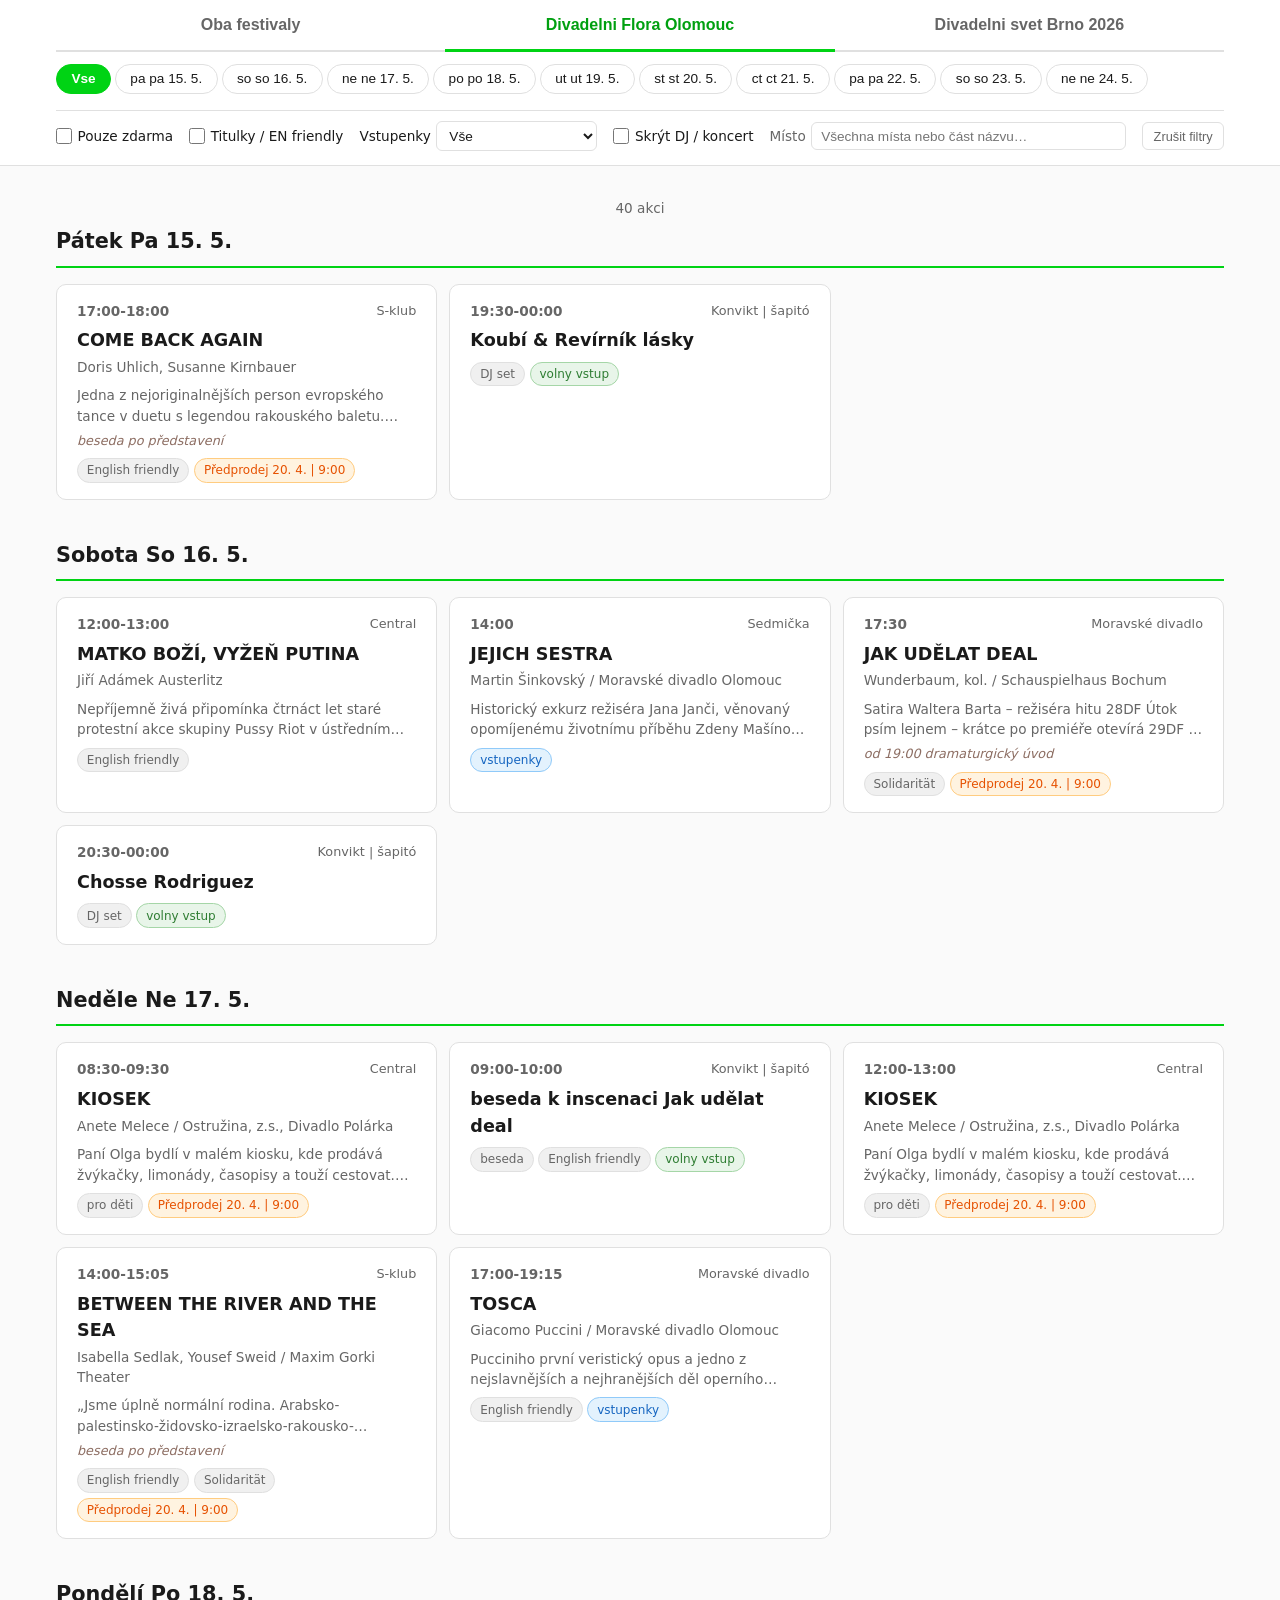
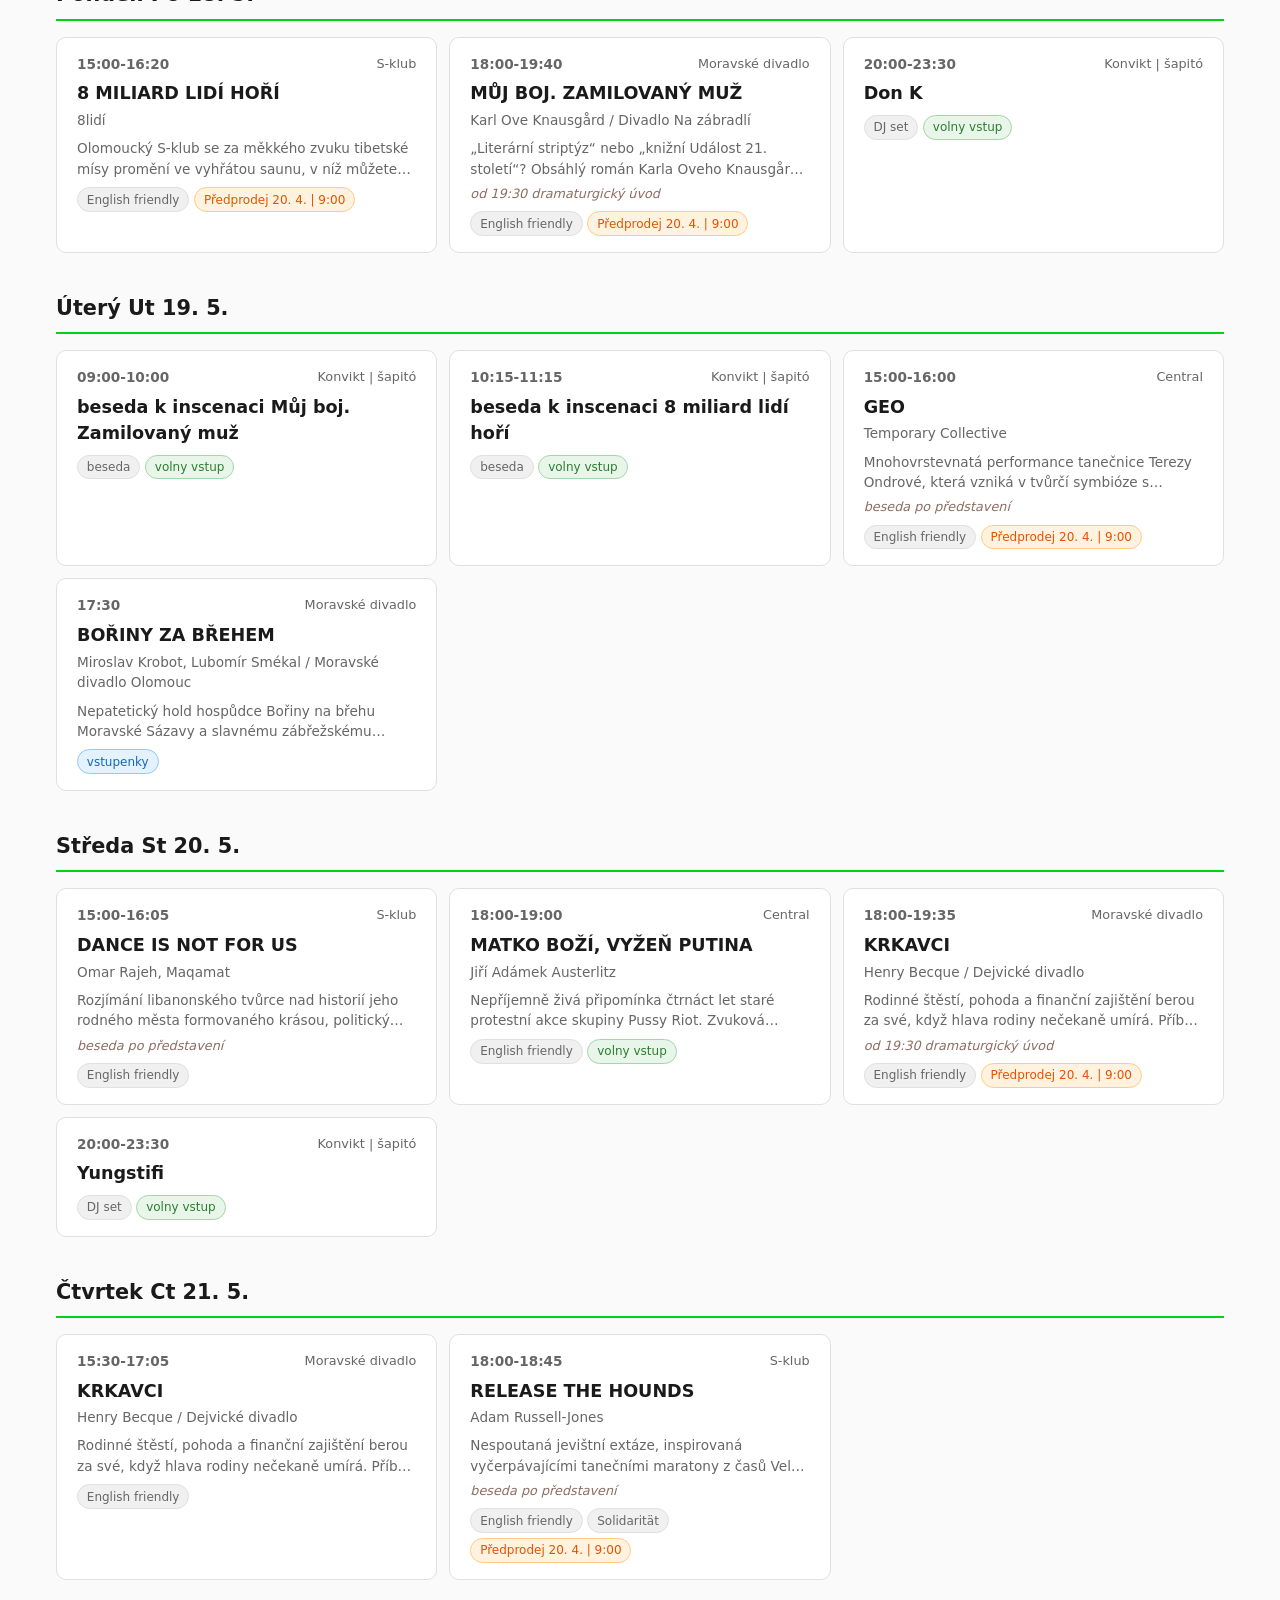
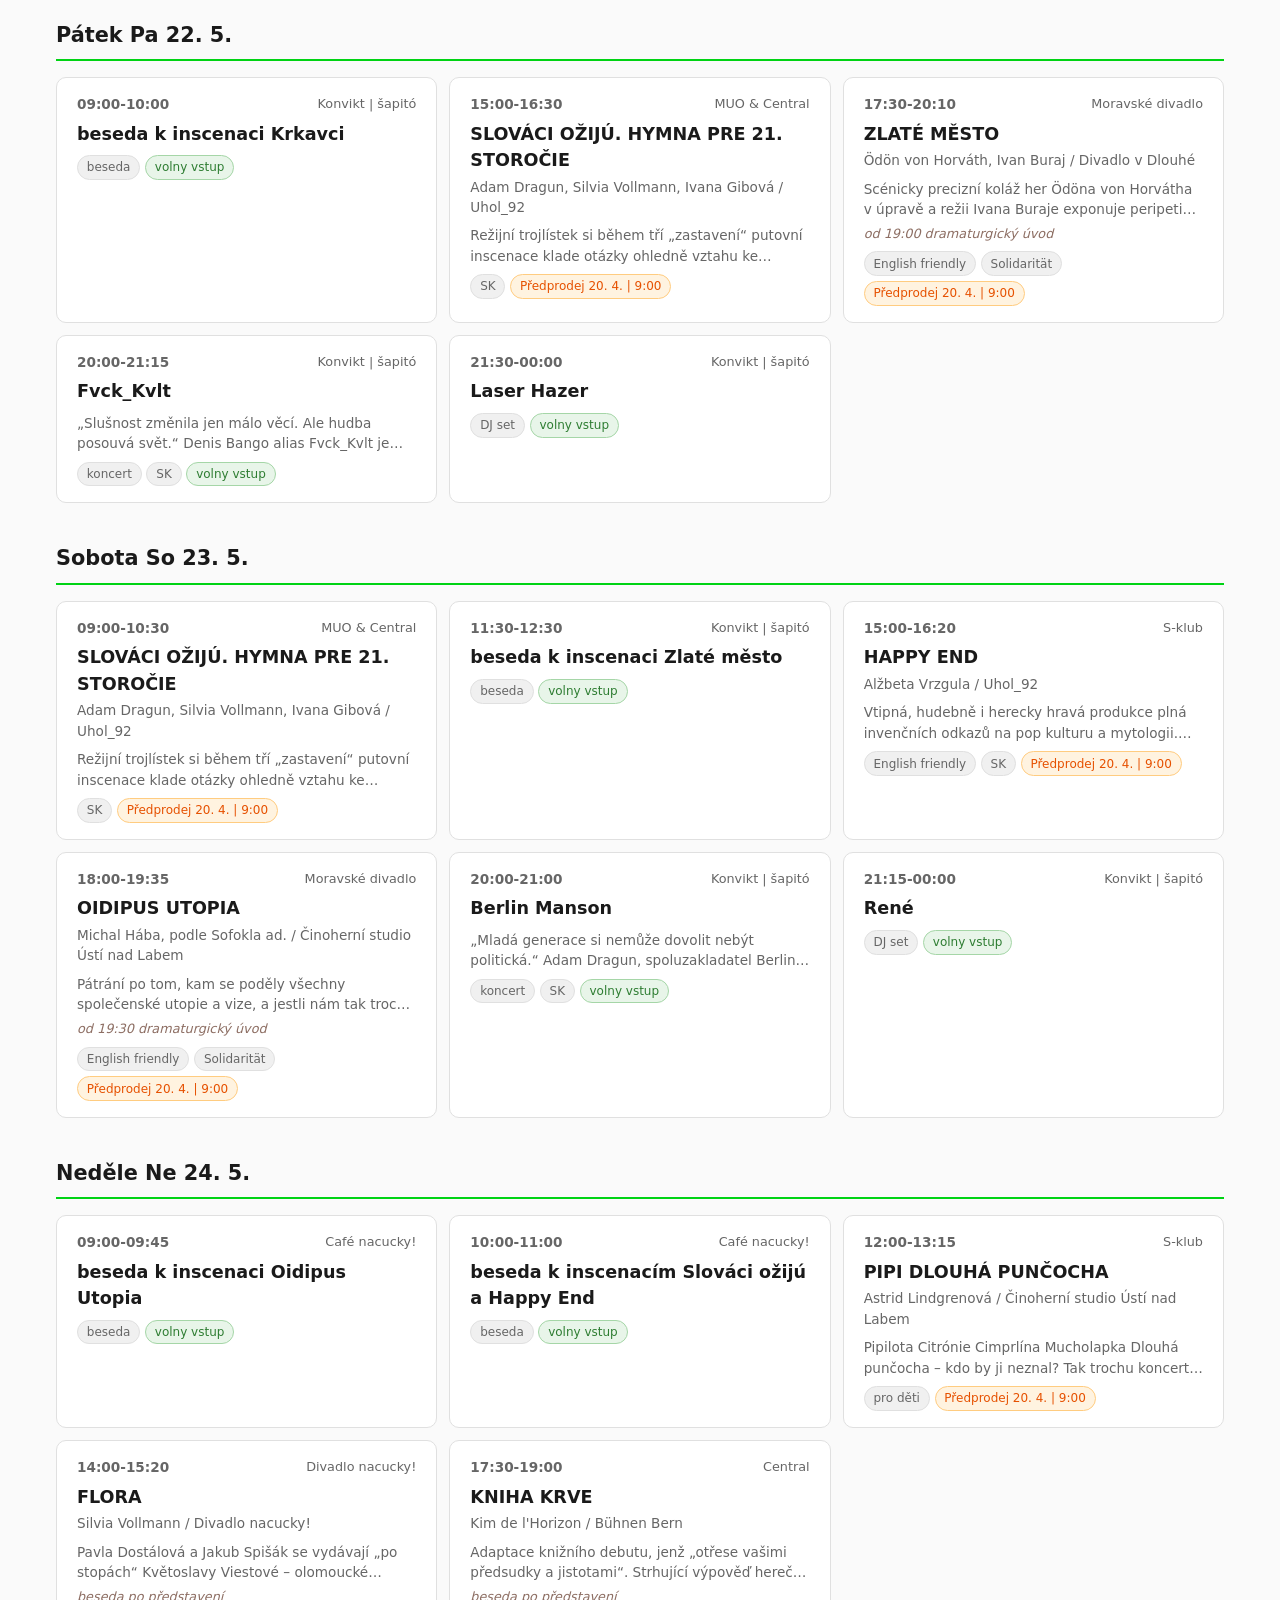
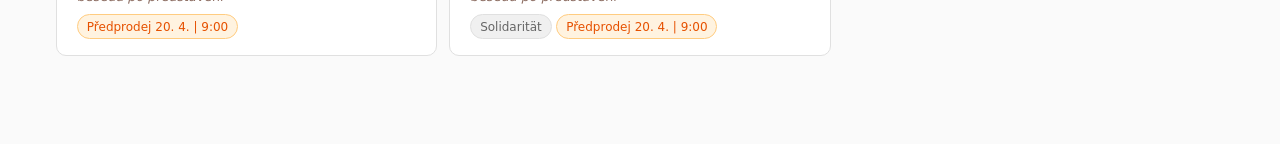
==== commit fe1ce031: "filtry" ====
--- a/index.html
+++ b/index.html
@@ -382,6 +382,80 @@
       color: var(--text-muted);
     }
 
+    .filter-bar {
+      display: flex;
+      flex-wrap: wrap;
+      align-items: center;
+      gap: 0.65rem 1rem;
+      padding: 0.65rem 0 0.85rem;
+      border-top: 1px solid var(--border);
+      margin-top: 0.25rem;
+      font-size: 0.85rem;
+    }
+
+    .filter-bar label {
+      display: inline-flex;
+      align-items: center;
+      gap: 0.35rem;
+      cursor: pointer;
+      color: var(--text);
+      white-space: nowrap;
+    }
+
+    .filter-bar input[type="checkbox"] {
+      width: 1rem;
+      height: 1rem;
+      accent-color: var(--dsb-dark);
+      cursor: pointer;
+    }
+
+    .filter-select {
+      padding: 0.35rem 0.5rem;
+      border: 1px solid var(--border);
+      border-radius: 6px;
+      background: #fff;
+      font-size: 0.85rem;
+      color: var(--text);
+      max-width: 100%;
+    }
+
+    .filter-venue-wrap {
+      display: flex;
+      flex-wrap: wrap;
+      align-items: center;
+      gap: 0.35rem;
+      flex: 1 1 200px;
+      min-width: 0;
+    }
+
+    .filter-venue-wrap input {
+      flex: 1 1 160px;
+      min-width: 120px;
+      padding: 0.35rem 0.55rem;
+      border: 1px solid var(--border);
+      border-radius: 6px;
+      font-size: 0.85rem;
+    }
+
+    .filter-venue-label {
+      color: var(--text-muted);
+    }
+
+    .filter-reset {
+      padding: 0.35rem 0.65rem;
+      border: 1px solid var(--border);
+      border-radius: 6px;
+      background: #fff;
+      font-size: 0.8rem;
+      cursor: pointer;
+      color: var(--text-muted);
+    }
+
+    .filter-reset:hover {
+      background: #f5f5f5;
+      color: var(--text);
+    }
+
     @media (min-width: 700px) {
       .events-grid {
         grid-template-columns: repeat(2, 1fr);
@@ -404,6 +478,26 @@
         <button class="festival-tab" data-festival="dsb">Divadelni svet Brno 2026</button>
       </div>
       <div class="day-nav" id="dayNav"></div>
+      <div class="filter-bar" id="filterBar">
+        <label><input type="checkbox" id="filterFree"> Pouze zdarma</label>
+        <label><input type="checkbox" id="filterSubtitles"> Titulky / EN friendly</label>
+        <label>
+          Vstupenky
+          <select class="filter-select" id="filterTicket" aria-label="Filtrovat podle vstupenek">
+            <option value="all">Vše</option>
+            <option value="soldout">Vyprodáno</option>
+            <option value="lastfew">Poslední vstupenky</option>
+            <option value="other">Ostatní / neuvedeno</option>
+          </select>
+        </label>
+        <label><input type="checkbox" id="filterHideDj"> Skrýt DJ / koncert</label>
+        <div class="filter-venue-wrap">
+          <span class="filter-venue-label">Místo</span>
+          <input type="text" id="filterVenue" list="venueDatalist" placeholder="Všechna místa nebo část názvu…" autocomplete="off" aria-label="Filtrovat podle místa konání">
+          <datalist id="venueDatalist"></datalist>
+        </div>
+        <button type="button" class="filter-reset" id="filterReset">Zrušit filtry</button>
+      </div>
     </div>
   </header>
   <main>
@@ -556,6 +650,135 @@
 let currentFestival = "flora";
 let currentDay = "all";
 
+const filters = {
+  freeOnly: false,
+  subtitlesOnly: false,
+  ticketStatus: "all",
+  hideDjConcert: false,
+  venueQuery: ""
+};
+
+function stripDiacritics(s) {
+  return s.normalize("NFD").replace(/\p{M}/gu, "");
+}
+
+function venueMatches(query, venue) {
+  if (!query.trim()) return true;
+  const q = stripDiacritics(query.trim().toLowerCase());
+  const v = stripDiacritics(venue.toLowerCase());
+  return v.includes(q);
+}
+
+function classifyTicket(ticket) {
+  if (!ticket || !String(ticket).trim()) return "other";
+  const t = stripDiacritics(ticket.toLowerCase());
+  if (t.includes("vyprodano")) return "soldout";
+  if (t.includes("posledni")) return "lastfew";
+  return "other";
+}
+
+function hasSubtitlesOrEnglish(e, src) {
+  const tags = (e.tags || []).map(x => stripDiacritics(String(x).toLowerCase()));
+  const desc = stripDiacritics((e.desc || "").toLowerCase());
+  if (src === "flora") {
+    if (tags.some(t => t.includes("english friendly"))) return true;
+    if (desc.includes("titulk")) return true;
+    return false;
+  }
+  if (tags.some(t => t.includes("titulk") || t.includes("expat friendly") || t.includes("en titulky") || t.includes("cz titulky")))
+    return true;
+  if (desc.includes("titulk") || desc.includes("en titulky") || desc.includes("cz titulky")) return true;
+  return false;
+}
+
+function isDjOrConcert(e) {
+  const tags = (e.tags || []).map(x => stripDiacritics(String(x).toLowerCase()));
+  if (tags.some(t => t.includes("dj set") || t === "dj set")) return true;
+  if (tags.some(t => t.includes("koncert") || t === "koncert")) return true;
+  return false;
+}
+
+function passesFilters(e) {
+  const src = e._src || currentFestival;
+  if (currentFestival !== "combined" && e._src && e._src !== currentFestival) return false;
+
+  if (!venueMatches(filters.venueQuery, e.venue || "")) return false;
+
+  if (filters.freeOnly && !e.free) return false;
+
+  if (filters.subtitlesOnly && !hasSubtitlesOrEnglish(e, src)) return false;
+
+  if (filters.ticketStatus !== "all") {
+    if (classifyTicket(e.ticket) !== filters.ticketStatus) return false;
+  }
+
+  if (filters.hideDjConcert && isDjOrConcert(e)) return false;
+
+  return true;
+}
+
+function getVenuesForDatalist() {
+  let list;
+  if (currentFestival === "flora") list = floraData;
+  else if (currentFestival === "dsb") list = dsbData;
+  else list = getCombinedData();
+  const set = new Set();
+  for (const e of list) {
+    if (e.venue) set.add(e.venue);
+  }
+  return [...set].sort((a, b) => stripDiacritics(a).localeCompare(stripDiacritics(b), "cs"));
+}
+
+function escapeAttr(s) {
+  return String(s).replace(/&/g, "&amp;").replace(/"/g, "&quot;").replace(/</g, "&lt;");
+}
+
+function populateVenueDatalist() {
+  const dl = document.getElementById("venueDatalist");
+  if (!dl) return;
+  const venues = getVenuesForDatalist();
+  dl.innerHTML = venues.map(v => `<option value="${escapeAttr(v)}"></option>`).join("");
+}
+
+function syncFiltersFromDom() {
+  filters.freeOnly = document.getElementById("filterFree").checked;
+  filters.subtitlesOnly = document.getElementById("filterSubtitles").checked;
+  filters.ticketStatus = document.getElementById("filterTicket").value;
+  filters.hideDjConcert = document.getElementById("filterHideDj").checked;
+  filters.venueQuery = document.getElementById("filterVenue").value.trim();
+}
+
+function resetFiltersDom() {
+  document.getElementById("filterFree").checked = false;
+  document.getElementById("filterSubtitles").checked = false;
+  document.getElementById("filterTicket").value = "all";
+  document.getElementById("filterHideDj").checked = false;
+  document.getElementById("filterVenue").value = "";
+  Object.assign(filters, {
+    freeOnly: false,
+    subtitlesOnly: false,
+    ticketStatus: "all",
+    hideDjConcert: false,
+    venueQuery: ""
+  });
+}
+
+function bindFilterControls() {
+  const rerender = () => {
+    syncFiltersFromDom();
+    renderContent();
+  };
+  ["filterFree", "filterSubtitles", "filterHideDj"].forEach(id => {
+    document.getElementById(id).addEventListener("change", rerender);
+  });
+  document.getElementById("filterTicket").addEventListener("change", rerender);
+  document.getElementById("filterVenue").addEventListener("input", rerender);
+  document.getElementById("filterReset").addEventListener("click", () => {
+    resetFiltersDom();
+    renderContent();
+  });
+}
+
 const dayNamesCz = {
   nedele: "neděle", pondeli: "pondělí", utery: "úterý", streda: "středa",
   ctvrtek: "čtvrtek", patek: "pátek", sobota: "sobota"
@@ -729,7 +952,7 @@
     return;
   }
 
-  const data = currentFestival === "flora" ? floraData : dsbData;
+  const data = (currentFestival === "flora" ? floraData : dsbData).filter(passesFilters);
   const filtered = currentDay === "all" ? data : data.filter(e => e.date === currentDay);
   const headingClass = currentFestival === "flora" ? "flora-heading" : "dsb-heading";
 
@@ -756,7 +979,7 @@
 }
 
 function renderCombined() {
-  const all = getCombinedData();
+  const all = getCombinedData().filter(passesFilters);
   const filtered = currentDay === "all" ? all : all.filter(e => e._normDate === currentDay);
 
   const grouped = new Map();
@@ -839,11 +1062,16 @@
     tab.classList.add("active");
     currentFestival = tab.dataset.festival;
     currentDay = "all";
+    document.getElementById("filterVenue").value = "";
+    filters.venueQuery = "";
     renderDayNav();
+    populateVenueDatalist();
     renderContent();
   });
 });
 
+bindFilterControls();
+populateVenueDatalist();
 renderDayNav();
 renderContent();
 </script>
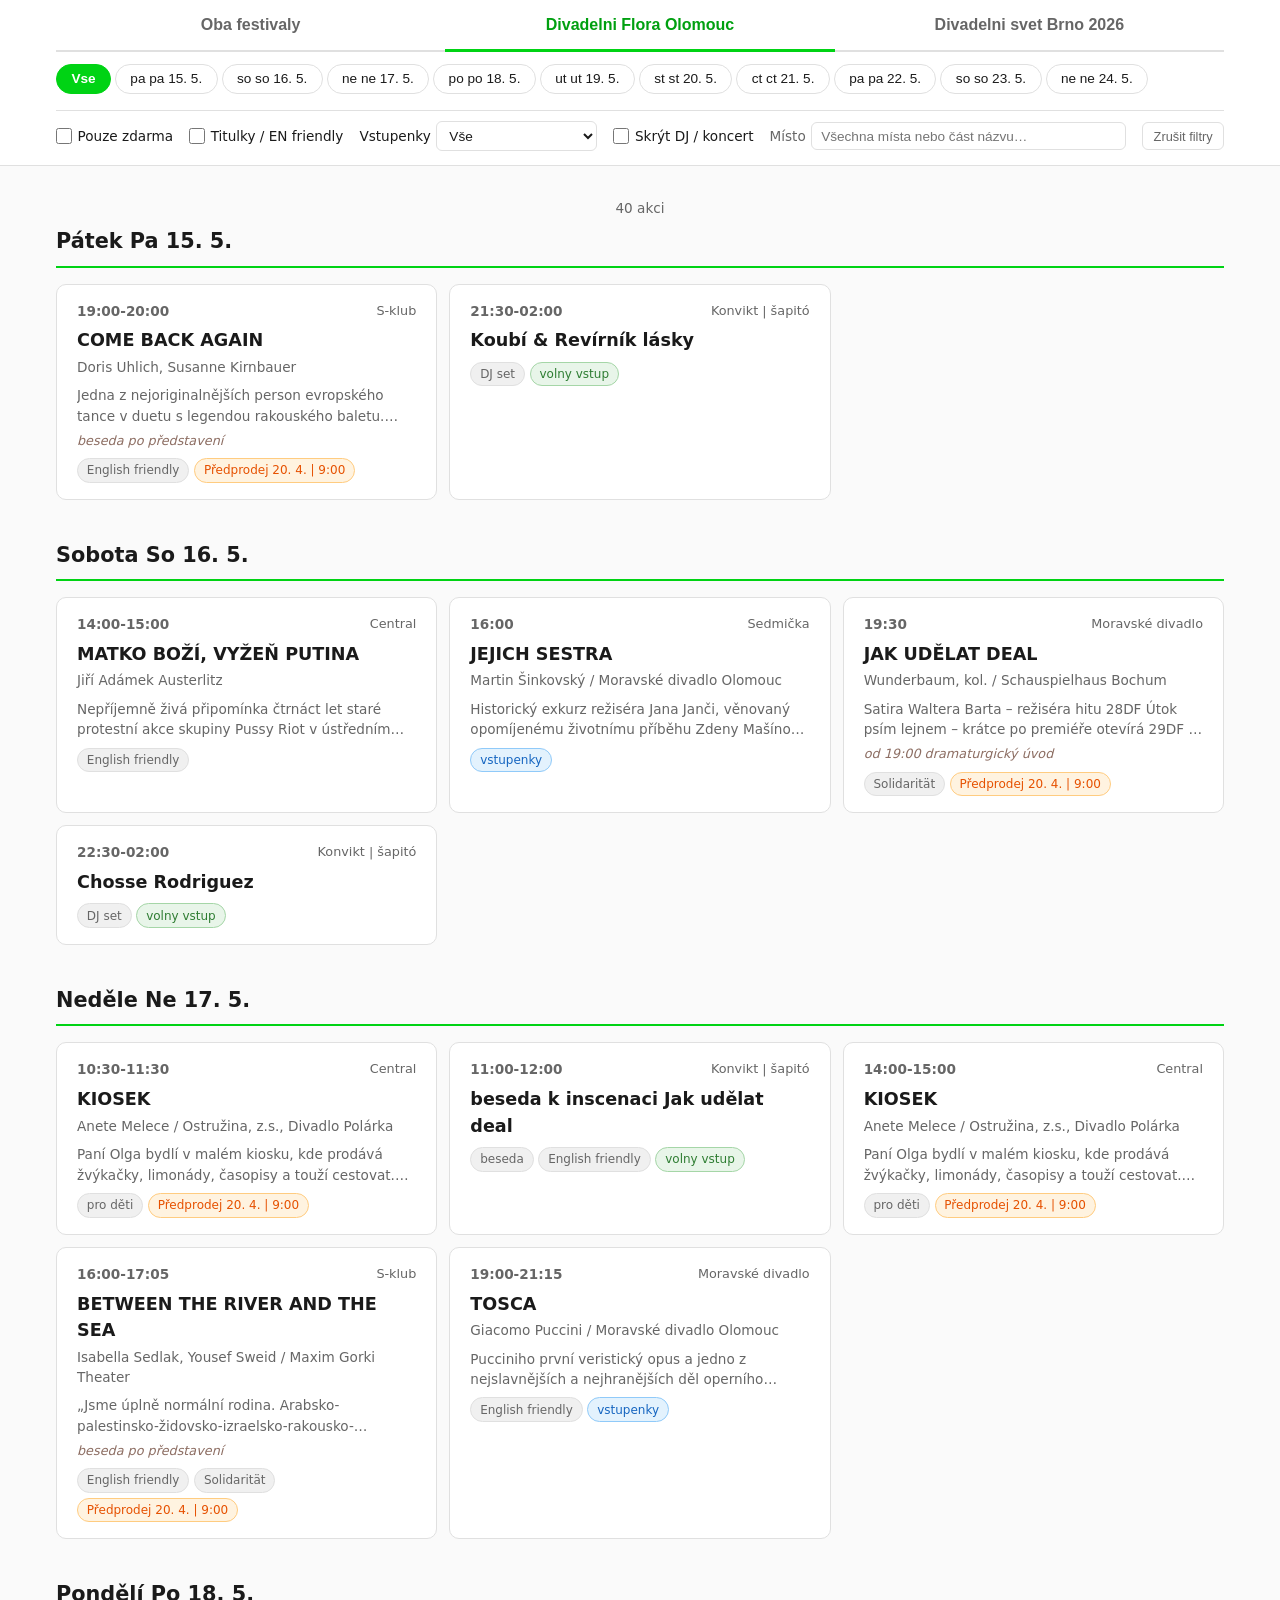
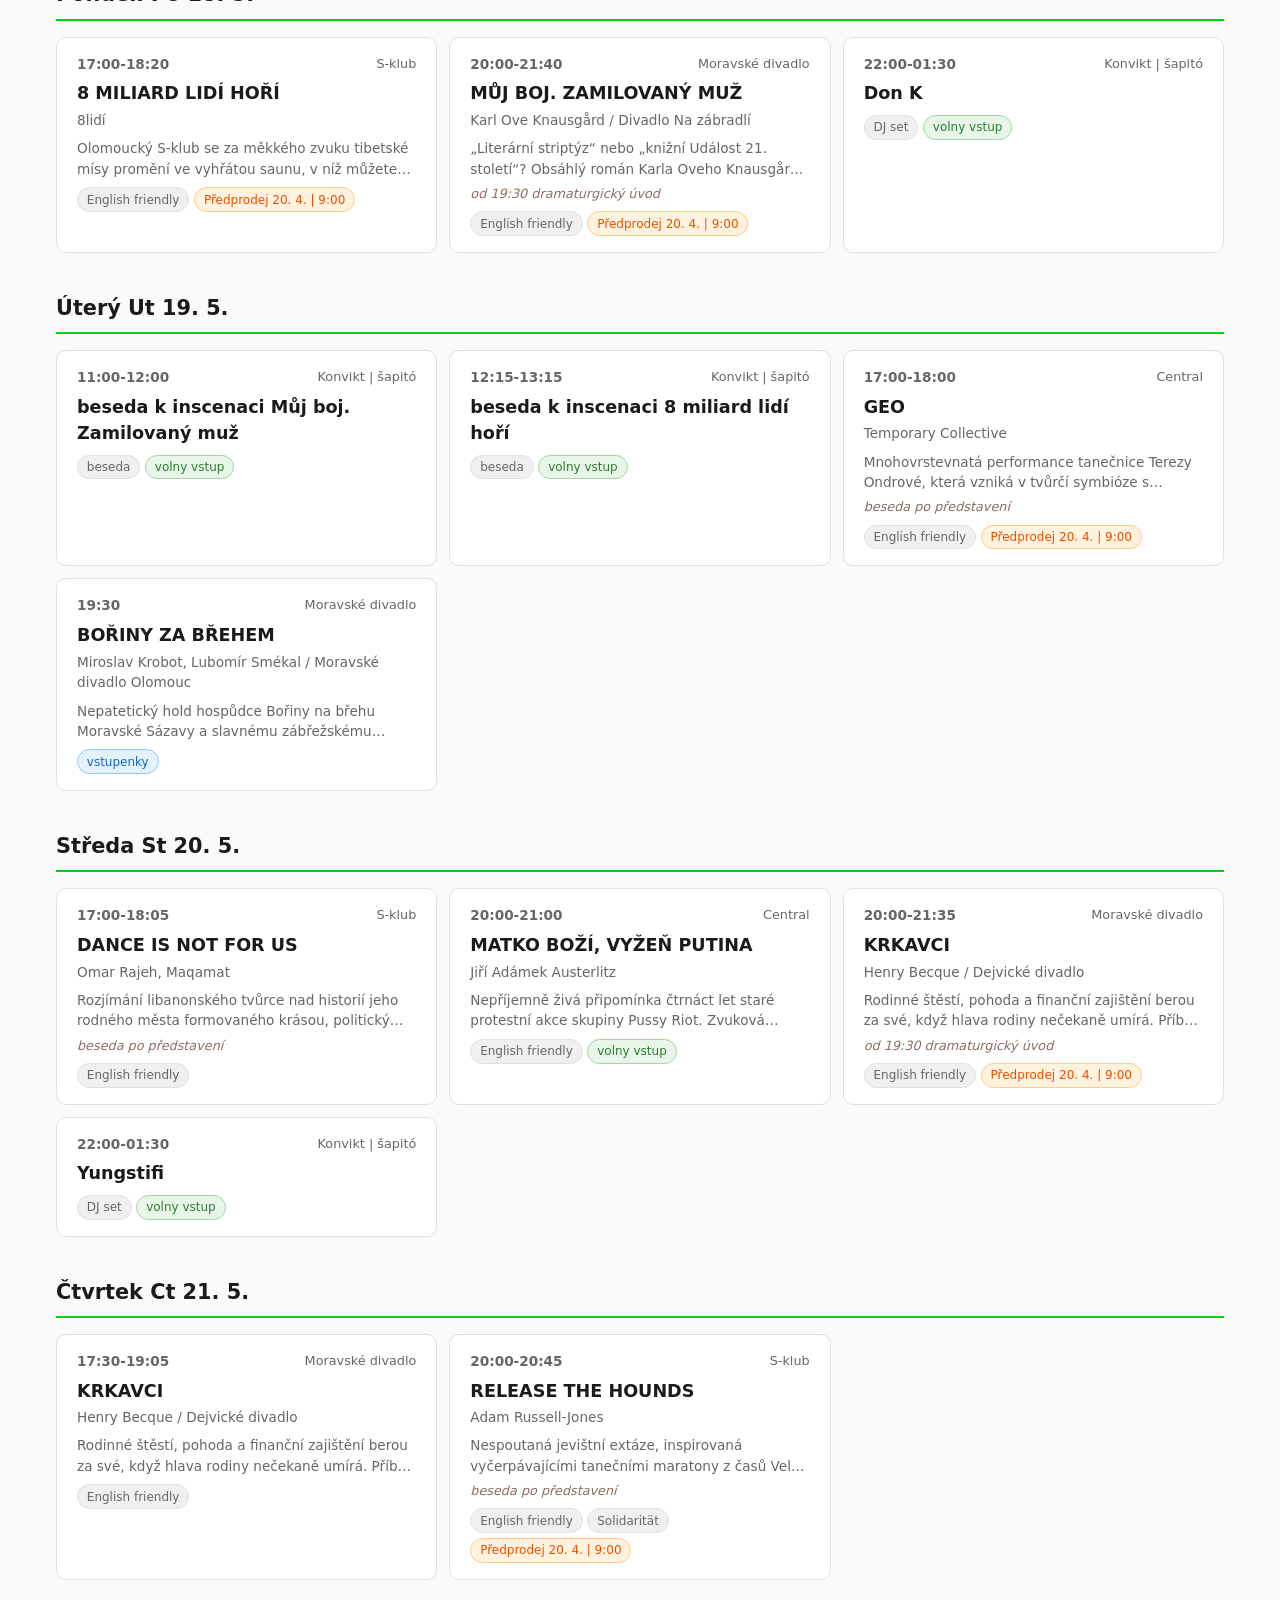
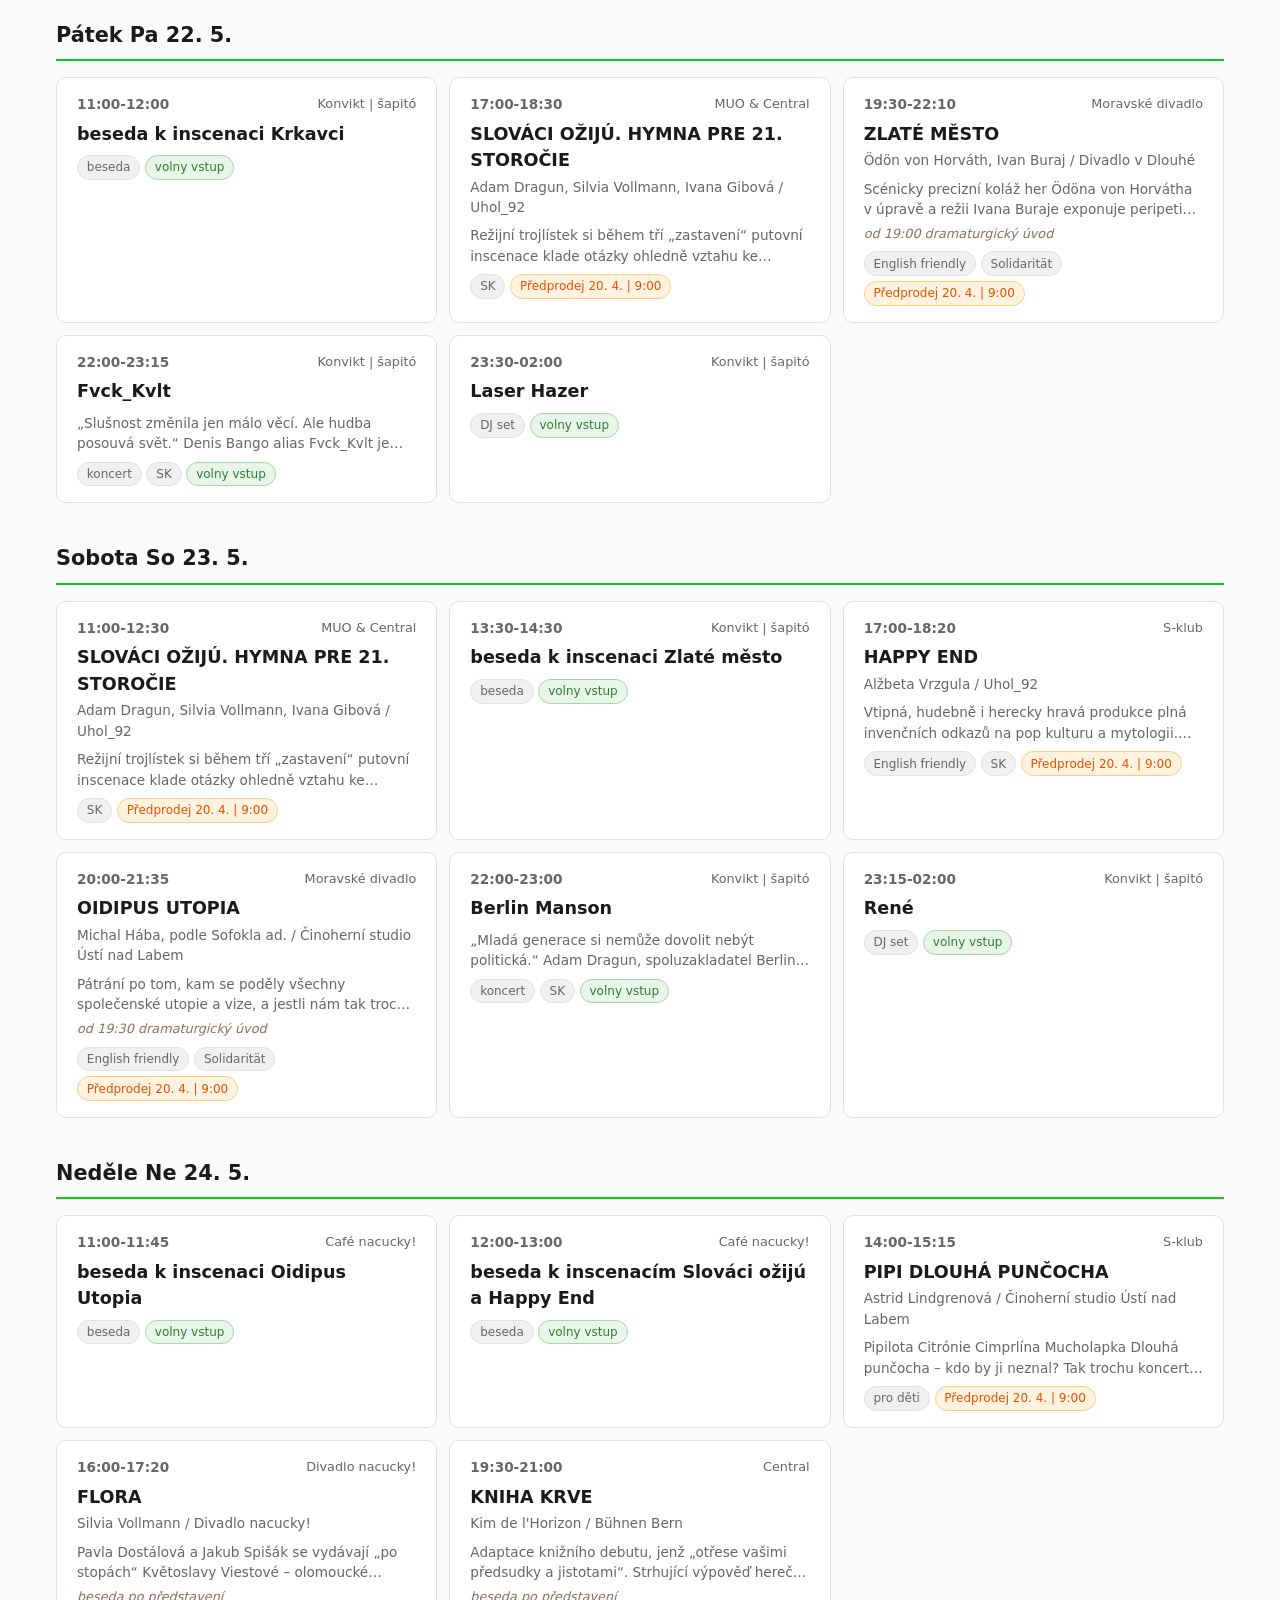
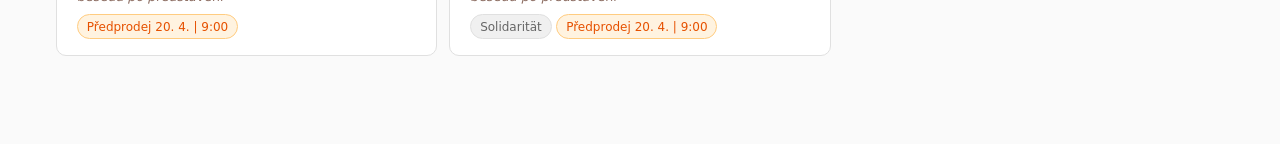
==== commit 48c2cf10: "little clean up and time update" ====
--- a/index.html
+++ b/index.html
@@ -4,470 +4,7 @@
   <meta charset="UTF-8">
   <meta name="viewport" content="width=device-width, initial-scale=1.0">
   <title>Divadelni programy 2026</title>
-  <style>
-    *, *::before, *::after { box-sizing: border-box; margin: 0; padding: 0; }
-
-    :root {
-      --flora-color: #00d314;
-      --flora-dark: #00a010;
-      --dsb-color: #e63946;
-      --dsb-dark: #b52d38;
-      --bg: #fafafa;
-      --card-bg: #fff;
-      --text: #1a1a1a;
-      --text-muted: #666;
-      --border: #e0e0e0;
-      --radius: 10px;
-      --tag-bg: #f0f0f0;
-    }
-
-    body {
-      font-family: "Segoe UI", system-ui, -apple-system, sans-serif;
-      background: var(--bg);
-      color: var(--text);
-      line-height: 1.5;
-    }
-
-    .container {
-      max-width: 1200px;
-      margin: 0 auto;
-      padding: 0 1rem;
-    }
-
-    header {
-      background: #fff;
-      border-bottom: 1px solid var(--border);
-      position: sticky;
-      top: 0;
-      z-index: 100;
-    }
-
-    header .container {
-      display: flex;
-      flex-direction: column;
-      gap: 0;
-    }
-
-    .festival-tabs {
-      display: flex;
-      gap: 0;
-      border-bottom: 2px solid var(--border);
-    }
-
-    .festival-tab {
-      flex: 1;
-      padding: 1rem 1.5rem;
-      border: none;
-      background: transparent;
-      font-size: 1rem;
-      font-weight: 600;
-      cursor: pointer;
-      position: relative;
-      transition: color 0.2s;
-      color: var(--text-muted);
-      text-align: center;
-    }
-
-    .festival-tab::after {
-      content: "";
-      position: absolute;
-      bottom: -2px;
-      left: 0;
-      right: 0;
-      height: 3px;
-      background: transparent;
-      transition: background 0.2s;
-    }
-
-    .festival-tab[data-festival="flora"].active {
-      color: var(--flora-dark);
-    }
-    .festival-tab[data-festival="flora"].active::after {
-      background: var(--flora-color);
-    }
-
-    .festival-tab[data-festival="dsb"].active {
-      color: var(--dsb-dark);
-    }
-    .festival-tab[data-festival="dsb"].active::after {
-      background: var(--dsb-color);
-    }
-
-    .festival-tab[data-festival="combined"].active {
-      color: #5e35b1;
-    }
-    .festival-tab[data-festival="combined"].active::after {
-      background: linear-gradient(90deg, var(--flora-color), var(--dsb-color));
-    }
-
-    .festival-tab:hover {
-      background: #f5f5f5;
-    }
-
-    .day-nav {
-      display: flex;
-      gap: 0.25rem;
-      padding: 0.75rem 0;
-      overflow-x: auto;
-      scrollbar-width: thin;
-    }
-
-    .day-nav::-webkit-scrollbar {
-      height: 4px;
-    }
-    .day-nav::-webkit-scrollbar-thumb {
-      background: #ccc;
-      border-radius: 2px;
-    }
-
-    .day-btn {
-      flex-shrink: 0;
-      padding: 0.4rem 0.9rem;
-      border: 1px solid var(--border);
-      border-radius: 99px;
-      background: #fff;
-      cursor: pointer;
-      font-size: 0.85rem;
-      white-space: nowrap;
-      transition: all 0.15s;
-      color: var(--text);
-    }
-
-    .day-btn:hover {
-      background: #f0f0f0;
-    }
-
-    .day-btn.active-flora {
-      background: var(--flora-color);
-      color: #fff;
-      border-color: var(--flora-color);
-    }
-
-    .day-btn.active-dsb {
-      background: var(--dsb-color);
-      color: #fff;
-      border-color: var(--dsb-color);
-    }
-
-    .day-btn.active-combined {
-      background: #5e35b1;
-      color: #fff;
-      border-color: #5e35b1;
-    }
-
-    .day-btn.all-btn {
-      font-weight: 600;
-    }
-
-    main {
-      padding: 1.5rem 0 3rem;
-    }
-
-    .day-section {
-      margin-bottom: 2.5rem;
-    }
-
-    .day-heading {
-      font-size: 1.3rem;
-      font-weight: 700;
-      margin-bottom: 1rem;
-      padding-bottom: 0.5rem;
-      border-bottom: 2px solid var(--border);
-      text-transform: capitalize;
-    }
-
-    .day-heading.flora-heading { border-color: var(--flora-color); }
-    .day-heading.dsb-heading { border-color: var(--dsb-color); }
-    .day-heading.combined-heading {
-      border-image: linear-gradient(90deg, var(--flora-color), var(--dsb-color)) 1;
-    }
-
-    .events-grid {
-      display: grid;
-      grid-template-columns: 1fr;
-      gap: 0.75rem;
-    }
-
-    .event-card {
-      display: block;
-      background: var(--card-bg);
-      border: 1px solid var(--border);
-      border-radius: var(--radius);
-      padding: 1rem 1.25rem;
-      text-decoration: none;
-      color: inherit;
-      transition: box-shadow 0.15s, border-color 0.15s;
-    }
-
-    .event-card.card-flora {
-      border-left: 4px solid var(--flora-color);
-    }
-    .event-card.card-dsb {
-      border-left: 4px solid var(--dsb-color);
-    }
-    .event-card.conflict {
-      box-shadow: inset 0 0 0 1px #ff9800;
-    }
-
-    .event-card:hover {
-      box-shadow: 0 4px 16px rgba(0,0,0,0.08);
-      border-color: #bbb;
-    }
-    .event-card.conflict:hover {
-      box-shadow: inset 0 0 0 1px #ff9800, 0 4px 16px rgba(0,0,0,0.08);
-    }
-
-    .event-top {
-      display: flex;
-      justify-content: space-between;
-      align-items: flex-start;
-      gap: 1rem;
-      margin-bottom: 0.4rem;
-    }
-
-    .event-time {
-      font-size: 0.85rem;
-      font-weight: 600;
-      color: var(--text-muted);
-      flex-shrink: 0;
-    }
-
-    .event-venue {
-      font-size: 0.8rem;
-      color: var(--text-muted);
-      text-align: right;
-    }
-
-    .event-title {
-      font-size: 1.1rem;
-      font-weight: 700;
-      margin-bottom: 0.2rem;
-    }
-
-    .event-meta {
-      font-size: 0.85rem;
-      color: var(--text-muted);
-      margin-bottom: 0.4rem;
-    }
-
-    .event-meta span + span::before {
-      content: " / ";
-    }
-
-    .event-tags {
-      display: flex;
-      flex-wrap: wrap;
-      gap: 0.3rem;
-      margin-top: 0.5rem;
-    }
-
-    .tag {
-      font-size: 0.75rem;
-      padding: 0.15rem 0.55rem;
-      border-radius: 99px;
-      background: var(--tag-bg);
-      color: var(--text-muted);
-      border: 1px solid var(--border);
-    }
-
-    .tag.free {
-      background: #e8f5e9;
-      color: #2e7d32;
-      border-color: #a5d6a7;
-    }
-
-    .tag.ticket-sold {
-      background: #ffebee;
-      color: #c62828;
-      border-color: #ef9a9a;
-    }
-
-    .tag.ticket-avail {
-      background: #e3f2fd;
-      color: #1565c0;
-      border-color: #90caf9;
-    }
-
-    .tag.ticket-presale {
-      background: #fff3e0;
-      color: #e65100;
-      border-color: #ffcc80;
-    }
-
-    .event-desc {
-      font-size: 0.85rem;
-      color: var(--text-muted);
-      margin-top: 0.5rem;
-      display: -webkit-box;
-      -webkit-line-clamp: 2;
-      -webkit-box-orient: vertical;
-      overflow: hidden;
-    }
-
-    .event-notes {
-      font-size: 0.8rem;
-      color: #8d6e63;
-      font-style: italic;
-      margin-top: 0.3rem;
-    }
-
-    .festival-badge {
-      display: inline-block;
-      font-size: 0.7rem;
-      font-weight: 700;
-      text-transform: uppercase;
-      letter-spacing: 0.03em;
-      padding: 0.1rem 0.5rem;
-      border-radius: 99px;
-      color: #fff;
-      margin-bottom: 0.3rem;
-    }
-    .festival-badge.badge-flora { background: var(--flora-color); }
-    .festival-badge.badge-dsb { background: var(--dsb-color); }
-
-    .conflict-icon {
-      display: inline-block;
-      background: #ff9800;
-      color: #fff;
-      font-size: 0.7rem;
-      font-weight: 700;
-      padding: 0.1rem 0.45rem;
-      border-radius: 99px;
-      margin-left: 0.4rem;
-      vertical-align: middle;
-    }
-
-    .legend {
-      display: flex;
-      flex-wrap: wrap;
-      gap: 1rem;
-      align-items: center;
-      padding: 0.6rem 0;
-      font-size: 0.85rem;
-      color: var(--text-muted);
-    }
-    .legend-item {
-      display: flex;
-      align-items: center;
-      gap: 0.35rem;
-    }
-    .legend-swatch {
-      width: 14px;
-      height: 14px;
-      border-radius: 3px;
-      flex-shrink: 0;
-    }
-
-    .conflict-summary {
-      background: #fff3e0;
-      border: 1px solid #ffcc80;
-      border-radius: var(--radius);
-      padding: 0.75rem 1rem;
-      margin-bottom: 1rem;
-      font-size: 0.9rem;
-      color: #e65100;
-    }
-
-    .no-events {
-      text-align: center;
-      padding: 3rem 1rem;
-      color: var(--text-muted);
-      font-size: 1.1rem;
-    }
-
-    .stats {
-      text-align: center;
-      padding: 0.5rem 0;
-      font-size: 0.85rem;
-      color: var(--text-muted);
-    }
-
-    .filter-bar {
-      display: flex;
-      flex-wrap: wrap;
-      align-items: center;
-      gap: 0.65rem 1rem;
-      padding: 0.65rem 0 0.85rem;
-      border-top: 1px solid var(--border);
-      margin-top: 0.25rem;
-      font-size: 0.85rem;
-    }
-
-    .filter-bar label {
-      display: inline-flex;
-      align-items: center;
-      gap: 0.35rem;
-      cursor: pointer;
-      color: var(--text);
-      white-space: nowrap;
-    }
-
-    .filter-bar input[type="checkbox"] {
-      width: 1rem;
-      height: 1rem;
-      accent-color: var(--dsb-dark);
-      cursor: pointer;
-    }
-
-    .filter-select {
-      padding: 0.35rem 0.5rem;
-      border: 1px solid var(--border);
-      border-radius: 6px;
-      background: #fff;
-      font-size: 0.85rem;
-      color: var(--text);
-      max-width: 100%;
-    }
-
-    .filter-venue-wrap {
-      display: flex;
-      flex-wrap: wrap;
-      align-items: center;
-      gap: 0.35rem;
-      flex: 1 1 200px;
-      min-width: 0;
-    }
-
-    .filter-venue-wrap input {
-      flex: 1 1 160px;
-      min-width: 120px;
-      padding: 0.35rem 0.55rem;
-      border: 1px solid var(--border);
-      border-radius: 6px;
-      font-size: 0.85rem;
-    }
-
-    .filter-venue-label {
-      color: var(--text-muted);
-    }
-
-    .filter-reset {
-      padding: 0.35rem 0.65rem;
-      border: 1px solid var(--border);
-      border-radius: 6px;
-      background: #fff;
-      font-size: 0.8rem;
-      cursor: pointer;
-      color: var(--text-muted);
-    }
-
-    .filter-reset:hover {
-      background: #f5f5f5;
-      color: var(--text);
-    }
-
-    @media (min-width: 700px) {
-      .events-grid {
-        grid-template-columns: repeat(2, 1fr);
-      }
-    }
-
-    @media (min-width: 1050px) {
-      .events-grid {
-        grid-template-columns: repeat(3, 1fr);
-      }
-    }
-  </style>
+  <link rel="stylesheet" href="styles.css">
 </head>
 <body>
   <header>
@@ -507,573 +44,6 @@
     </div>
   </main>
 
-<script>
-const floraData = [
-  {date:"pa 15. 5.",day:"patek",time:"17:00-18:00",venue:"S-klub",title:"COME BACK AGAIN",author:"Doris Uhlich, Susanne Kirnbauer",company:"",tags:["English friendly"],free:false,desc:"Jedna z nejoriginalnějších person evropského tance v duetu s legendou rakouského baletu. Doris Uhlich zkoumá, kam lze \u201enapřít energii\u201c primabaleríny Susanne Kirnbauer ve chvíli, kdy již aktivně \u201eneprovozuje taneční kroky\u201c\u2026",notes:"beseda po představení",ticket:"Předprodej 20. 4. | 9:00",link:"https://divadelniflora.cz/program/64"},
-  {date:"pa 15. 5.",day:"patek",time:"19:30-00:00",venue:"Konvikt | šapitó",title:"Koubí & Revírník lásky",author:"",company:"",tags:["DJ set"],free:true,desc:"",notes:"",ticket:"",link:"https://divadelniflora.cz/program/65"},
-  {date:"so 16. 5.",day:"sobota",time:"12:00-13:00",venue:"Central",title:"MATKO BOŽÍ, VYŽEŇ PUTINA",author:"Jiří Adámek Austerlitz",company:"",tags:["English friendly"],free:false,desc:"Nepříjemně živá připomínka čtrnáct let staré protestní akce skupiny Pussy Riot v ústředním moskevském chrámu Krista Spasitele. Zvuková reprodukce hudebně-dramatické kompozice režiséra Jiřího Adámka Austerlitze \u2013 pro tři ženské hlasy a orchestr \u2013 oceněná na prestižním festivalu Prix Europa 2025.",notes:"",ticket:"",link:"https://divadelniflora.cz/program/66"},
-  {date:"so 16. 5.",day:"sobota",time:"14:00",venue:"Sedmička",title:"JEJICH SESTRA",author:"Martin Šinkovský",company:"Moravské divadlo Olomouc",tags:[],free:false,desc:"Historický exkurz režiséra Jana Janči, věnovaný opomíjenému životnímu příběhu Zdeny Mašínové \u2013 dcery legionáře a prvorepublikového československého důstojníka popraveného nacisty a sestry nejobdivovanějších i nejodsuzovanějších uprchlíků z komunisty terorizované země.",notes:"",ticket:"vstupenky",link:"https://divadelniflora.cz/program/67"},
-  {date:"so 16. 5.",day:"sobota",time:"17:30",venue:"Moravské divadlo",title:"JAK UDĚLAT DEAL",author:"Wunderbaum, kol.",company:"Schauspielhaus Bochum",tags:["Solidarität"],free:false,desc:"Satira Waltera Barta \u2013 režiséra hitu 28DF Útok psím lejnem \u2013 krátce po premiéře otevírá 29DF s ročníkovým mottem Solidarita. Velký a Krásný festivalový start s Nejlepší show, jakou si lze představit!!! V němčině s českými titulky.",notes:"od 19:00 dramaturgický úvod",ticket:"Předprodej 20. 4. | 9:00",link:"https://divadelniflora.cz/program/68"},
-  {date:"so 16. 5.",day:"sobota",time:"20:30-00:00",venue:"Konvikt | šapitó",title:"Chosse Rodriguez",author:"",company:"",tags:["DJ set"],free:true,desc:"",notes:"",ticket:"",link:"https://divadelniflora.cz/program/69"},
-  {date:"ne 17. 5.",day:"nedele",time:"08:30-09:30",venue:"Central",title:"KIOSEK",author:"Anete Melece",company:"Ostružina, z.s., Divadlo Polárka",tags:["pro děti"],free:false,desc:"Paní Olga bydlí v malém kiosku, kde prodává žvýkačky, limonády, časopisy a touží cestovat. Jednoho dne se dá stánek do pohybu \u2013 i s Olgou, která uvízla uvnitř \u2013 a unáší ji neznámo kam\u2026",notes:"",ticket:"Předprodej 20. 4. | 9:00",link:"https://divadelniflora.cz/program/70"},
-  {date:"ne 17. 5.",day:"nedele",time:"09:00-10:00",venue:"Konvikt | šapitó",title:"beseda k inscenaci Jak udělat deal",author:"",company:"",tags:["beseda","English friendly"],free:true,desc:"",notes:"",ticket:"",link:"https://divadelniflora.cz/program/71"},
-  {date:"ne 17. 5.",day:"nedele",time:"12:00-13:00",venue:"Central",title:"KIOSEK",author:"Anete Melece",company:"Ostružina, z.s., Divadlo Polárka",tags:["pro děti"],free:false,desc:"Paní Olga bydlí v malém kiosku, kde prodává žvýkačky, limonády, časopisy a touží cestovat. Jednoho dne se dá stánek do pohybu \u2013 i s Olgou, která uvízla uvnitř \u2013 a unáší ji neznámo kam\u2026",notes:"",ticket:"Předprodej 20. 4. | 9:00",link:"https://divadelniflora.cz/program/73"},
-  {date:"ne 17. 5.",day:"nedele",time:"14:00-15:05",venue:"S-klub",title:"BETWEEN THE RIVER AND THE SEA",author:"Isabella Sedlak, Yousef Sweid",company:"Maxim Gorki Theater",tags:["English friendly","Solidarität"],free:false,desc:"\u201eJsme úplně normální rodina. Arabsko-palestinsko-židovsko-izraelsko-rakousko-rumunsko-křesťanská rodina.\u201c V Izraeli narozený a v Německu působící palestinský herec Yousef Sweid se ve svém autofikčním stand-upu pohybuje na \u201ehranici mnoha světů a protichůdných entit\u201c. V angličtině s českými titulky.",notes:"beseda po představení",ticket:"Předprodej 20. 4. | 9:00",link:"https://divadelniflora.cz/program/74"},
-  {date:"ne 17. 5.",day:"nedele",time:"17:00-19:15",venue:"Moravské divadlo",title:"TOSCA",author:"Giacomo Puccini",company:"Moravské divadlo Olomouc",tags:["English friendly"],free:false,desc:"Pucciniho první veristický opus a jedno z nejslavnějších a nejhranějších děl operního repertoáru. Drama vášnivé, smyslné, milující i žárlivé pěvkyně na pozadí politických intrik napoleonské éry. Gurmánskou hudební hostinu servíruje režisérka Daniela Špinar.",notes:"",ticket:"vstupenky",link:"https://divadelniflora.cz/program/75"},
-  {date:"po 18. 5.",day:"pondeli",time:"15:00-16:20",venue:"S-klub",title:"8 MILIARD LIDÍ HOŘÍ",author:"8lidí",company:"",tags:["English friendly"],free:false,desc:"Olomoucký S-klub se za měkkého zvuku tibetské mísy promění ve vyhřátou saunu, v níž můžete zrelaxovat těla, vyplavit endorfiny, utišit environmentální žal, ale i rozpálit a rozvířit své myšlenky! Žhavé téma globálního oteplování diskutované v parné atmosféře.",notes:"",ticket:"Předprodej 20. 4. | 9:00",link:"https://divadelniflora.cz/program/76"},
-  {date:"po 18. 5.",day:"pondeli",time:"18:00-19:40",venue:"Moravské divadlo",title:"MŮJ BOJ. ZAMILOVANÝ MUŽ",author:"Karl Ove Knausgård",company:"Divadlo Na zábradlí",tags:["English friendly"],free:false,desc:"\u201eLiterární striptýz\u201c nebo \u201eknižní Událost 21. století\u201c? Obsáhlý román Karla Oveho Knausgårda vzbudil nadšení i odpor a stal se světovým bestsellerem. Druhý díl neúprosně obnažené reality show na scéně českého Divadla roku.",notes:"od 19:30 dramaturgický úvod",ticket:"Předprodej 20. 4. | 9:00",link:"https://divadelniflora.cz/program/77"},
-  {date:"po 18. 5.",day:"pondeli",time:"20:00-23:30",venue:"Konvikt | šapitó",title:"Don K",author:"",company:"",tags:["DJ set"],free:true,desc:"",notes:"",ticket:"",link:"https://divadelniflora.cz/program/78"},
-  {date:"ut 19. 5.",day:"utery",time:"09:00-10:00",venue:"Konvikt | šapitó",title:"beseda k inscenaci Můj boj. Zamilovaný muž",author:"",company:"",tags:["beseda"],free:true,desc:"",notes:"",ticket:"",link:"https://divadelniflora.cz/program/79"},
-  {date:"ut 19. 5.",day:"utery",time:"10:15-11:15",venue:"Konvikt | šapitó",title:"beseda k inscenaci 8 miliard lidí hoří",author:"",company:"",tags:["beseda"],free:true,desc:"",notes:"",ticket:"",link:"https://divadelniflora.cz/program/80"},
-  {date:"ut 19. 5.",day:"utery",time:"15:00-16:00",venue:"Central",title:"GEO",author:"Temporary Collective",company:"",tags:["English friendly"],free:false,desc:"Mnohovrstevnatá performance tanečnice Terezy Ondrové, která vzniká v tvůrčí symbióze s režisérkou Petrou Tejnorovou, je svébytnou výpovědí stran privátní historie a \u201epaměti těla\u201c, ale i historie konkrétního místa a geologických procesů.",notes:"beseda po představení",ticket:"Předprodej 20. 4. | 9:00",link:"https://divadelniflora.cz/program/81"},
-  {date:"ut 19. 5.",day:"utery",time:"17:30",venue:"Moravské divadlo",title:"BOŘINY ZA BŘEHEM",author:"Miroslav Krobot, Lubomír Smékal",company:"Moravské divadlo Olomouc",tags:[],free:false,desc:"Nepatetický hold hospůdce Bořiny na břehu Moravské Sázavy a slavnému zábřežskému rodákovi Janu Eskymo Welzlovi \u2013 dobrodruhovi, jenž jako lovec kožešin prožil tři desítky let na nehostinných Novosibiřských ostrovech a drsném kanadském Yukonu.",notes:"",ticket:"vstupenky",link:"https://divadelniflora.cz/program/82"},
-  {date:"st 20. 5.",day:"streda",time:"15:00-16:05",venue:"S-klub",title:"DANCE IS NOT FOR US",author:"Omar Rajeh, Maqamat",company:"",tags:["English friendly"],free:false,desc:"Rozjímání libanonského tvůrce nad historií jeho rodného města formovaného krásou, politickými převraty i nepoddajností a vitalitou jeho obyvatel. Zhmotnění vzpomínek prostřednictvím těla, tanec jako výraz odporu.",notes:"beseda po představení",ticket:"",link:"https://divadelniflora.cz/program/83"},
-  {date:"st 20. 5.",day:"streda",time:"18:00-19:00",venue:"Central",title:"MATKO BOŽÍ, VYŽEŇ PUTINA",author:"Jiří Adámek Austerlitz",company:"",tags:["English friendly"],free:true,desc:"Nepříjemně živá připomínka čtrnáct let staré protestní akce skupiny Pussy Riot. Zvuková reprodukce hudebně-dramatické kompozice oceněná na prestižním festivalu Prix Europa 2025. Ve spolupráci s Českým rozhlasem Vltava.",notes:"",ticket:"",link:"https://divadelniflora.cz/program/85"},
-  {date:"st 20. 5.",day:"streda",time:"18:00-19:35",venue:"Moravské divadlo",title:"KRKAVCI",author:"Henry Becque",company:"Dejvické divadlo",tags:["English friendly"],free:false,desc:"Rodinné štěstí, pohoda a finanční zajištění berou za své, když hlava rodiny nečekaně umírá. Příběh čtyř žen, jež se neumí přizpůsobit, očima režiséra Jana Friče. Česká Inscenace roku o bezskrupulóznosti a cynismu moci.",notes:"od 19:30 dramaturgický úvod",ticket:"Předprodej 20. 4. | 9:00",link:"https://divadelniflora.cz/program/84"},
-  {date:"st 20. 5.",day:"streda",time:"20:00-23:30",venue:"Konvikt | šapitó",title:"Yungstifi",author:"",company:"",tags:["DJ set"],free:true,desc:"",notes:"",ticket:"",link:"https://divadelniflora.cz/program/86"},
-  {date:"ct 21. 5.",day:"ctvrtek",time:"15:30-17:05",venue:"Moravské divadlo",title:"KRKAVCI",author:"Henry Becque",company:"Dejvické divadlo",tags:["English friendly"],free:false,desc:"Rodinné štěstí, pohoda a finanční zajištění berou za své, když hlava rodiny nečekaně umírá. Příběh čtyř žen, jež se neumí přizpůsobit, očima režiséra Jana Friče. Česká Inscenace roku.",notes:"",ticket:"",link:"https://divadelniflora.cz/program/87"},
-  {date:"ct 21. 5.",day:"ctvrtek",time:"18:00-18:45",venue:"S-klub",title:"RELEASE THE HOUNDS",author:"Adam Russell-Jones",company:"",tags:["English friendly","Solidarität"],free:false,desc:"Nespoutaná jevištní extáze, inspirovaná vyčerpávajícími tanečními maratony z časů Velké hospodářské krize. Premiérové tuzemské vystoupení vycházející hvězdy světové taneční scény.",notes:"beseda po představení",ticket:"Předprodej 20. 4. | 9:00",link:"https://divadelniflora.cz/program/88"},
-  {date:"pa 22. 5.",day:"patek",time:"09:00-10:00",venue:"Konvikt | šapitó",title:"beseda k inscenaci Krkavci",author:"",company:"",tags:["beseda"],free:true,desc:"",notes:"",ticket:"",link:"https://divadelniflora.cz/program/89"},
-  {date:"pa 22. 5.",day:"patek",time:"15:00-16:30",venue:"MUO & Central",title:"SLOVÁCI OŽIJÚ. HYMNA PRE 21. STOROČIE",author:"Adam Dragun, Silvia Vollmann, Ivana Gibová",company:"Uhol_92",tags:["SK"],free:false,desc:"Režijní trojlístek si během tří \u201ezastavení\u201c putovní inscenace klade otázky ohledně vztahu ke státním symbolům a národní hrdosti. Tvůrci nápaditě reagují na časté diskuze na téma národní identity.",notes:"",ticket:"Předprodej 20. 4. | 9:00",link:"https://divadelniflora.cz/program/90"},
-  {date:"pa 22. 5.",day:"patek",time:"17:30-20:10",venue:"Moravské divadlo",title:"ZLATÉ MĚSTO",author:"Ödön von Horváth, Ivan Buraj",company:"Divadlo v Dlouhé",tags:["English friendly","Solidarität"],free:false,desc:"Scénicky precizní koláž her Ödöna von Horvátha v úpravě a režii Ivana Buraje exponuje peripetie dvou mladých žen usilujících o svobodu ve městě, které se touží vrátit ke \u201estarým zlatým časům\u201c. Metafora zrodu totality.",notes:"od 19:00 dramaturgický úvod",ticket:"Předprodej 20. 4. | 9:00",link:"https://divadelniflora.cz/program/91"},
-  {date:"pa 22. 5.",day:"patek",time:"20:00-21:15",venue:"Konvikt | šapitó",title:"Fvck_Kvlt",author:"",company:"",tags:["koncert","SK"],free:true,desc:"\u201eSlušnost změnila jen málo věcí. Ale hudba posouvá svět.\u201c Denis Bango alias Fvck_Kvlt je jednou z nejcharismatičtějších osobností slovenské hudební scény.",notes:"",ticket:"",link:"https://divadelniflora.cz/program/92"},
-  {date:"pa 22. 5.",day:"patek",time:"21:30-00:00",venue:"Konvikt | šapitó",title:"Laser Hazer",author:"",company:"",tags:["DJ set"],free:true,desc:"",notes:"",ticket:"",link:"https://divadelniflora.cz/program/93"},
-  {date:"so 23. 5.",day:"sobota",time:"09:00-10:30",venue:"MUO & Central",title:"SLOVÁCI OŽIJÚ. HYMNA PRE 21. STOROČIE",author:"Adam Dragun, Silvia Vollmann, Ivana Gibová",company:"Uhol_92",tags:["SK"],free:false,desc:"Režijní trojlístek si během tří \u201ezastavení\u201c putovní inscenace klade otázky ohledně vztahu ke státním symbolům a národní hrdosti.",notes:"",ticket:"Předprodej 20. 4. | 9:00",link:"https://divadelniflora.cz/program/94"},
-  {date:"so 23. 5.",day:"sobota",time:"11:30-12:30",venue:"Konvikt | šapitó",title:"beseda k inscenaci Zlaté město",author:"",company:"",tags:["beseda"],free:true,desc:"",notes:"",ticket:"",link:"https://divadelniflora.cz/program/95"},
-  {date:"so 23. 5.",day:"sobota",time:"15:00-16:20",venue:"S-klub",title:"HAPPY END",author:"Alžbeta Vrzgula",company:"Uhol_92",tags:["English friendly","SK"],free:false,desc:"Vtipná, hudebně i herecky hravá produkce plná invenčních odkazů na pop kulturu a mytologii. \u201eŠirokospektrální pohled\u201c na téma žensko-mužských vztahů.",notes:"",ticket:"Předprodej 20. 4. | 9:00",link:"https://divadelniflora.cz/program/96"},
-  {date:"so 23. 5.",day:"sobota",time:"18:00-19:35",venue:"Moravské divadlo",title:"OIDIPUS UTOPIA",author:"Michal Hába, podle Sofokla ad.",company:"Činoherní studio Ústí nad Labem",tags:["English friendly","Solidarität"],free:false,desc:"Pátrání po tom, kam se poděly všechny společenské utopie a vize, a jestli nám tak trochu nezmizela i budoucnost. Mrazivá crazytragédie režiséra Michala Háby plná moru i humoru.",notes:"od 19:30 dramaturgický úvod",ticket:"Předprodej 20. 4. | 9:00",link:"https://divadelniflora.cz/program/97"},
-  {date:"so 23. 5.",day:"sobota",time:"20:00-21:00",venue:"Konvikt | šapitó",title:"Berlin Manson",author:"",company:"",tags:["koncert","SK"],free:true,desc:"\u201eMladá generace si nemůže dovolit nebýt politická.\u201c Adam Dragun, spoluzakladatel Berlin Manson \u2013 bratislavsko-košické synthpunkové kapely.",notes:"",ticket:"",link:"https://divadelniflora.cz/program/98"},
-  {date:"so 23. 5.",day:"sobota",time:"21:15-00:00",venue:"Konvikt | šapitó",title:"René",author:"",company:"",tags:["DJ set"],free:true,desc:"",notes:"",ticket:"",link:"https://divadelniflora.cz/program/99"},
-  {date:"ne 24. 5.",day:"nedele",time:"09:00-09:45",venue:"Café nacucky!",title:"beseda k inscenaci Oidipus Utopia",author:"",company:"",tags:["beseda"],free:true,desc:"",notes:"",ticket:"",link:"https://divadelniflora.cz/program/100"},
-  {date:"ne 24. 5.",day:"nedele",time:"10:00-11:00",venue:"Café nacucky!",title:"beseda k inscenacím Slováci ožijú a Happy End",author:"",company:"",tags:["beseda"],free:true,desc:"",notes:"",ticket:"",link:"https://divadelniflora.cz/program/101"},
-  {date:"ne 24. 5.",day:"nedele",time:"12:00-13:15",venue:"S-klub",title:"PIPI DLOUHÁ PUNČOCHA",author:"Astrid Lindgrenová",company:"Činoherní studio Ústí nad Labem",tags:["pro děti"],free:false,desc:"Pipilota Citrónie Cimprlína Mucholapka Dlouhá punčocha \u2013 kdo by ji neznal? Tak trochu koncert a rozhodně podívaná pro všechny, kdo jsou nebo někdy byli dětmi. Od 7 let.",notes:"",ticket:"Předprodej 20. 4. | 9:00",link:"https://divadelniflora.cz/program/102"},
-  {date:"ne 24. 5.",day:"nedele",time:"14:00-15:20",venue:"Divadlo nacucky!",title:"FLORA",author:"Silvia Vollmann",company:"Divadlo nacucky!",tags:[],free:false,desc:"Pavla Dostálová a Jakub Spišák se vydávají \u201epo stopách\u201c Květoslavy Viestové \u2013 olomoucké rodačky, která stála v čele největší bratislavské odbojové skupiny během 2. světové války, a první olomoucké Flory.",notes:"beseda po představení",ticket:"Předprodej 20. 4. | 9:00",link:"https://divadelniflora.cz/program/103"},
-  {date:"ne 24. 5.",day:"nedele",time:"17:30-19:00",venue:"Central",title:"KNIHA KRVE",author:"Kim de l'Horizon",company:"Bühnen Bern",tags:["Solidarität"],free:false,desc:"Adaptace knižního debutu, jenž \u201eotřese vašimi předsudky a jistotami\u201c. Strhující výpověď herečky Lucie Kotikové, \u201eHerecký talent roku\u201c. V němčině s českými titulky.",notes:"beseda po představení",ticket:"Předprodej 20. 4. | 9:00",link:"https://divadelniflora.cz/program/104"}
-];
-
-const dsbData = [
-  {date:"29. 3.",day:"nedele",time:"19:00",dur:"100 min, bez přestávky",venue:"Divadlo Reduta",title:"DSB+: Lhářky",company:"Divadlo Letí",tags:[],desc:"Lektorský úvod, 30 min před představením",ticket:"Vyprodáno",link:"https://divadelnisvet.cz/2026/dsb-lharky/"},
-  {date:"14. 4.",day:"utery",time:"19:00",dur:"90 min",venue:"Janáčkovo divadlo",title:"Postavy mizejícího světa",company:"Nederlands Dans Theater - NDT 1 & Complicité",tags:[],desc:"Dramaturgický úvod 30 min před představením + diskuse po představení",ticket:"",link:"https://divadelnisvet.cz/2026/14-4-postavy-mizejiciho-sveta/"},
-  {date:"15. 4.",day:"streda",time:"19:00",dur:"90 min",venue:"Janáčkovo divadlo",title:"Postavy mizejícího světa",company:"Nederlands Dans Theater - NDT 1 & Complicité",tags:[],desc:"Dramaturgický úvod 30 min před představením",ticket:"",link:"https://divadelnisvet.cz/2026/15-4-postavy-mizejiciho-sveta/"},
-  {date:"9. 5.",day:"sobota",time:"15:00",dur:"90 min., bez přestávky",venue:"Nová budova SND, Štúdio",title:"Duchové jsou také jen lidé",company:"Slovenské národné divadlo",tags:[],desc:"",ticket:"Poslední 2 vstupenky",link:"https://divadelnisvet.cz/2026/duchove-jsou-take-jen-lide/"},
-  {date:"12. 5.",day:"utery",time:"19:00",dur:"90 min",venue:"Janáčkovo divadlo",title:"Folkå, SAABA",company:"Nederlands Dans Theater - NDT 2",tags:[],desc:"Jeden večer dvě choreografie.",ticket:"",link:"https://divadelnisvet.cz/2026/folka-saaba/"},
-  {date:"13. 5.",day:"streda",time:"18:00",dur:"70 min, bez přestávky",venue:"Divadlo Radost",title:"Píšu ti, píšu\u2026",company:"Divadlo Radost",tags:[],desc:"",ticket:"Posledních 9 vstupenek",link:"https://divadelnisvet.cz/2026/pisu-ti-pisu/"},
-  {date:"13. 5.",day:"streda",time:"19:00",dur:"135 min, s přestávkou",venue:"Městské divadlo Brno \u2013 Činoherní scéna",title:"Negativy sněhu: Wetzler, Vrba, Schulman, Lux",company:"Divadlo Jána Palárika v Trnave",tags:["EN TITULKY","CZ TITULKY"],desc:"Dramaturgický úvod + diskuse po představení CZ a EN TITULKY",ticket:"",link:"https://divadelnisvet.cz/2026/negativy-snehu-wetzler-vrba-schulman-lux/"},
-  {date:"14. 5.",day:"ctvrtek",time:"10:00",dur:"",venue:"Divadlo Polárka \u2013 Velká scéna",title:"Stalo se mi tělo",company:"Divadlo Polárka",tags:[],desc:"",ticket:"Vyprodáno",link:"https://divadelnisvet.cz/2026/stalo-se-mi-telo/"},
-  {date:"14. 5.",day:"ctvrtek",time:"18:00",dur:"90 min, bez přestávky",venue:"Divadlo Husa na provázku \u2013 provázek.sál",title:"Darwin & co.",company:"Divadlo Husa na provázku",tags:["EN TITULKY"],desc:"EN TITULKY",ticket:"",link:"https://divadelnisvet.cz/2026/darwin-co/"},
-  {date:"14. 5.",day:"ctvrtek",time:"18:00",dur:"90 min, bez přestávky",venue:"Divadlo Radost \u2013 Velký sál",title:"Sen noci svatojánské",company:"Divadlo Radost",tags:[],desc:"",ticket:"",link:"https://divadelnisvet.cz/2026/sen-noci-svatojanske/"},
-  {date:"14. 5.",day:"ctvrtek",time:"20:00",dur:"105 min, bez přestávky",venue:"Mahenovo divadlo",title:"Divoká kachna",company:"Činohra NdB",tags:["EN TITULKY"],desc:"Dramaturgický úvod 30 min před představením EN TITULKY",ticket:"",link:"https://divadelnisvet.cz/2026/divoka-kachna/"},
-  {date:"14. 5.",day:"ctvrtek",time:"20:00",dur:"60 min. bez přestávky",venue:"Městské divadlo Brno \u2013 Činoherní scéna",title:"Mystical Self",company:"Lenka Vagnerová & co.",tags:["EXPAT FRIENDLY"],desc:"",ticket:"",link:"https://divadelnisvet.cz/2026/mystical-self/"},
-  {date:"15. 5.",day:"patek",time:"15:00 - 22:00",dur:"",venue:"foyer Janáčkova divadla a piazzetta",title:"Festivalový otevřený dům",company:"",tags:[],desc:"",ticket:"",link:"https://divadelnisvet.cz/2026/festivalovy-otevreny-dum-15-05/"},
-  {date:"15. 5.",day:"patek",time:"15:00",dur:"70 min., bez přestávky",venue:"Divadlo Radost \u2013 Malá scéna",title:"Táta už nemůže!",company:"Ufftenživot",tags:[],desc:"",ticket:"Posledních 14 vstupenek",link:"https://divadelnisvet.cz/2026/tata-uz-nemuze/"},
-  {date:"15. 5.",day:"patek",time:"15:30",dur:"",venue:"Divadlo Polárka \u2013 Malá scéna",title:"Grandhotel pocitů",company:"Divadlo Polárka",tags:[],desc:"",ticket:"Vyprodáno",link:"https://divadelnisvet.cz/2026/grandhotel-pocitu/"},
-  {date:"15. 5.",day:"patek",time:"17:00",dur:"70 min., bez přestávky",venue:"Divadlo Radost \u2013 Malá scéna",title:"Táta už nemůže!",company:"Ufftenživot",tags:[],desc:"",ticket:"Poslední 1 vstupenka",link:"https://divadelnisvet.cz/2026/tata-uz-nemuze-2/"},
-  {date:"15. 5.",day:"patek",time:"17:30",dur:"",venue:"Divadlo Polárka \u2013 Malá scéna",title:"Grandhotel pocitů",company:"Divadlo Polárka",tags:[],desc:"",ticket:"Vyprodáno",link:"https://divadelnisvet.cz/2026/grandhotel-pocitu-2/"},
-  {date:"15. 5.",day:"patek",time:"18:00",dur:"70 min. bez přestávky",venue:"Divadlo na Orlí",title:"Charlie",company:"Hodworks",tags:["EXPAT FRIENDLY"],desc:"Dramaturgický úvod + diskuse po představení.",ticket:"",link:"https://divadelnisvet.cz/2026/charlie/"},
-  {date:"15. 5.",day:"patek",time:"19:00",dur:"170 min.",venue:"Městské divadlo Brno \u2013 Činoherní scéna",title:"Rozum a cit",company:"Městské divadlo Brno",tags:["EN TITULKY"],desc:"EN TITULKY",ticket:"Poslední 2 vstupenky",link:"https://divadelnisvet.cz/2026/rozum-a-cit/"},
-  {date:"15. 5.",day:"patek",time:"19:30",dur:"100 min, bez přestávky",venue:"Divadlo Husa na provázku \u2013 provázek.sklep",title:"Moje kopyta rozryla už zem",company:"Divadlo Husa na provázku",tags:["EN TITULKY"],desc:"Dramaturgický úvod před představením EN TITULKY",ticket:"Vyprodáno",link:"https://divadelnisvet.cz/2026/moje-kopyta-rozryla-uz-zem/"},
-  {date:"16. 5.",day:"sobota",time:"10:00 - 17:00",dur:"",venue:"foyer Janáčkova divadla a piazzetta",title:"Festivalový otevřený dům",company:"",tags:[],desc:"",ticket:"",link:"https://divadelnisvet.cz/2026/festivalovy-otevreny-dum-16-05/"},
-  {date:"16. 5.",day:"sobota",time:"15:00",dur:"45 min, bez přestávky",venue:"Divadlo Husa na provázku \u2013 provázek.sklep",title:"Soudružky s kroužky",company:"Alfred ve dvoře",tags:["EXPAT FRIENDLY"],desc:"",ticket:"Vyprodáno",link:"https://divadelnisvet.cz/2026/soudruzky-s-krouzky/"},
-  {date:"16. 5.",day:"sobota",time:"15:00",dur:"45 min, bez přestávky",venue:"Divadlo Polárka \u2013 Velká scéna",title:"Akce Rosomák",company:"Naivní divadlo Liberec",tags:[],desc:"",ticket:"Posledních 8 vstupenek",link:"https://divadelnisvet.cz/2026/akce-rosomak/"},
-  {date:"16. 5.",day:"sobota",time:"16:00",dur:"60 min",venue:"Foyer - Janáčkovo divadlo",title:"Velká rytířská výzva",company:"dílna pro děti \u2013 Má vlast",tags:[],desc:"Pouze se vstupenkou na představení Má vlast",ticket:"",link:"https://divadelnisvet.cz/2026/velka-rytirska-vyzva-2/"},
-  {date:"16. 5.",day:"sobota",time:"16:00",dur:"135 min., bez přestávky",venue:"Městské divadlo Brno \u2013 Hudební scéna",title:"Nosorožec",company:"Slovenské národné divadlo",tags:["EN TITULKY"],desc:"Dramaturgický úvod + diskuse po představení. EN TITULKY",ticket:"",link:"https://divadelnisvet.cz/2026/nosorozec/"},
-  {date:"16. 5.",day:"sobota",time:"17:00",dur:"45 min, bez přestávky",venue:"Divadlo Polárka \u2013 Velká scéna",title:"Akce Rosomák",company:"Naivní divadlo Liberec",tags:[],desc:"",ticket:"",link:"https://divadelnisvet.cz/2026/akce-rosomak-2/"},
-  {date:"16. 5.",day:"sobota",time:"17:00",dur:"50 min., bez přestávky",venue:"Divadlo na Orlí",title:"Slip Grip",company:"Jitka Sara Páníková",tags:["EXPAT FRIENDLY"],desc:"",ticket:"",link:"https://divadelnisvet.cz/2026/slip-grip/"},
-  {date:"16. 5.",day:"sobota",time:"18:00",dur:"45 min, bez přestávky",venue:"Divadlo Husa na provázku \u2013 provázek.sklep",title:"Soudružky s kroužky",company:"Alfred ve dvoře",tags:["EXPAT FRIENDLY"],desc:"",ticket:"Vyprodáno",link:"https://divadelnisvet.cz/2026/soudruzky-s-krouzky-4/"},
-  {date:"16. 5.",day:"sobota",time:"19:00",dur:"90 min., s přestávkou",venue:"Mahenovo divadlo",title:"Domeček pro panenky",company:"Plexus polaire",tags:["CZ TITULKY"],desc:"Dramaturgický úvod + diskuse po představení. CZ TITULKY",ticket:"",link:"https://divadelnisvet.cz/2026/domecek-pro-panenky/"},
-  {date:"16. 5.",day:"sobota",time:"19:00",dur:"120 min",venue:"Janáčkovo divadlo",title:"Má vlast",company:"Česká filharmonie, DEKKADANCERS, Divadlo bratří Formanů",tags:[],desc:"Lektorský úvod pro děti + diskuse po představení",ticket:"Vyprodáno",link:"https://divadelnisvet.cz/2026/16-5-ma-vlast/"},
-  {date:"17. 5.",day:"nedele",time:"10:00",dur:"45 min., bez přestávky",venue:"Mahenovo divadlo - Malá scéna",title:"Natura kultura",company:"Nebe Motýlová, Bibi Stevens",tags:[],desc:"",ticket:"Posledních 14 vstupenek",link:"https://divadelnisvet.cz/2026/natura-kultura/"},
-  {date:"17. 5.",day:"nedele",time:"10:00 - 15:00",dur:"",venue:"foyer Janáčkova divadla a piazzetta",title:"Festivalový otevřený dům",company:"",tags:[],desc:"",ticket:"",link:"https://divadelnisvet.cz/2026/festivalovy-otevreny-dum-17-05/"},
-  {date:"17. 5.",day:"nedele",time:"11:00",dur:"45 min, bez přestávky",venue:"Divadlo Husa na provázku \u2013 provázek.sklep",title:"Soudružky s kroužky",company:"Alfred ve dvoře",tags:["EXPAT FRIENDLY"],desc:"",ticket:"Vyprodáno",link:"https://divadelnisvet.cz/2026/soudruzky-s-krouzky-3/"},
-  {date:"17. 5.",day:"nedele",time:"11:30",dur:"45 min., bez přestávky",venue:"Mahenovo divadlo - Malá scéna",title:"Natura kultura",company:"Nebe Motýlová, Bibi Stevens",tags:[],desc:"",ticket:"Posledních 9 vstupenek",link:"https://divadelnisvet.cz/2026/natura-kultura-2/"},
-  {date:"17. 5.",day:"nedele",time:"14:00",dur:"60 min",venue:"Foyer - Janáčkovo divadlo",title:"Velká rytířská výzva",company:"dílna pro děti \u2013 Má vlast",tags:[],desc:"Pouze se vstupenkou na představení Má vlast",ticket:"Posledních 15 vstupenek",link:"https://divadelnisvet.cz/2026/velka-rytirska-vyzva/"},
-  {date:"17. 5.",day:"nedele",time:"15:00",dur:"45 min, bez přestávky",venue:"Divadlo Husa na provázku \u2013 provázek.sklep",title:"Soudružky s kroužky",company:"Alfred ve dvoře",tags:["EXPAT FRIENDLY"],desc:"",ticket:"Vyprodáno",link:"https://divadelnisvet.cz/2026/soudruzky-s-krouzky-2/"},
-  {date:"17. 5.",day:"nedele",time:"15:00",dur:"90 min., s přestávkou",venue:"Mahenovo divadlo",title:"Domeček pro panenky",company:"Plexus polaire",tags:["CZ TITULKY"],desc:"Dramaturgický úvod před představením. CZ TITULKY",ticket:"",link:"https://divadelnisvet.cz/2026/domecek-pro-panenky-2/"},
-  {date:"17. 5.",day:"nedele",time:"15:30",dur:"90 min., s přestávkou",venue:"Divadlo Polárka \u2013 Malá scéna",title:"Po.hádkách",company:"kolektiv TMEL",tags:[],desc:"Workshop po představení",ticket:"Vyprodáno",link:"https://divadelnisvet.cz/2026/po-hadkach/"},
-  {date:"17. 5.",day:"nedele",time:"17:00",dur:"65 min., bez přestávky",venue:"Divadlo na Orlí",title:"Proměna",company:"Divadlo Drak",tags:[],desc:"Lektorský úvod před představením + divácká reflexe po představení",ticket:"Vyprodáno",link:"https://divadelnisvet.cz/2026/promena/"},
-  {date:"17. 5.",day:"nedele",time:"17:00",dur:"120 min",venue:"Janáčkovo divadlo",title:"Má vlast",company:"Česká filharmonie, DEKKADANCERS, Divadlo bratří Formanů",tags:[],desc:"Lektorský úvod pro děti",ticket:"Vyprodáno",link:"https://divadelnisvet.cz/2026/17-5-ma-vlast/"},
-  {date:"17. 5.",day:"nedele",time:"19:00",dur:"160 min., s přestávkou",venue:"Městské divadlo Brno \u2013 Činoherní scéna",title:"Nebezpečné známosti",company:"Divadlo F. X. Šaldy",tags:[],desc:"",ticket:"",link:"https://divadelnisvet.cz/2026/nebezpecne-znamosti/"},
-  {date:"18. 5.",day:"pondeli",time:"9:30",dur:"65 min., bez přestávky",venue:"Divadlo na Orlí",title:"Proměna",company:"Divadlo Drak",tags:[],desc:"Dramaturgický úvod před představením + divácká reflexe po představení",ticket:"",link:"https://divadelnisvet.cz/2026/promena-2/"},
-  {date:"18. 5.",day:"pondeli",time:"9:30",dur:"90 min., s přestávkou",venue:"Divadlo Polárka \u2013 Malá scéna",title:"Po.hádkách",company:"kolektiv TMEL",tags:[],desc:"Workshop po představení",ticket:"",link:"https://divadelnisvet.cz/2026/po-hadkach-3/"},
-  {date:"18. 5.",day:"pondeli",time:"10:00",dur:"50 min., bez přestávky",venue:"Divadlo Radost \u2013 Malá scéna",title:"Kawloon: Největší dům na světě",company:"Divadelní skupina FRAS",tags:[],desc:"",ticket:"",link:"https://divadelnisvet.cz/2026/kawloon-nejvetsi-dum-na-svete/"},
-  {date:"18. 5.",day:"pondeli",time:"16:00",dur:"90 min., s přestávkou",venue:"Divadlo Polárka \u2013 Malá scéna",title:"Po.hádkách",company:"kolektiv TMEL",tags:[],desc:"Workshop po představení",ticket:"Vyprodáno",link:"https://divadelnisvet.cz/2026/po-hadkach-2/"},
-  {date:"18. 5.",day:"pondeli",time:"17:00",dur:"50 min., bez přestávky",venue:"Divadlo Radost \u2013 Malá scéna",title:"Kawloon: Největší dům na světě",company:"Divadelní skupina FRAS",tags:[],desc:"",ticket:"",link:"https://divadelnisvet.cz/2026/kawloon-nejvetsi-dum-na-svete-2/"},
-  {date:"18. 5.",day:"pondeli",time:"17:00",dur:"50 min, bez přestávky",venue:"Divadlo Husa na provázku \u2013 provázek.sklep",title:"Korále okolo hrdla",company:"A studio Rubín",tags:[],desc:"",ticket:"",link:"https://divadelnisvet.cz/2026/korale-okolo-hrdla/"},
-  {date:"18. 5.",day:"pondeli",time:"18:00",dur:"95 min., bez přestávky",venue:"Městské divadlo Brno \u2013 Činoherní scéna",title:"Pozdě příchozí",company:"Divadlo Petra Bezruče",tags:[],desc:"",ticket:"",link:"https://divadelnisvet.cz/2026/pozde-prichozi/"},
-  {date:"18. 5.",day:"pondeli",time:"19:00",dur:"145 min, s přestávkou",venue:"Mahenovo divadlo",title:"Heda Gablerová",company:"Národní divadlo",tags:["EN TITULKY"],desc:"Dramaturgický úvod + diskuse po představení. EN TITULKY",ticket:"",link:"https://divadelnisvet.cz/2026/heda-gablerova/"},
-  {date:"18. 5.",day:"pondeli",time:"20:00",dur:"95 min., bez přestávky",venue:"Divadlo Reduta",title:"Krkavci",company:"Dejvické divadlo",tags:["EN TITULKY"],desc:"EN TITULKY",ticket:"Vyprodáno",link:"https://divadelnisvet.cz/2026/krkavci/"},
-  {date:"18. 5.",day:"pondeli",time:"20:00",dur:"50 min., bez přestávky",venue:"Divadlo Husa na provázku \u2013 provázek.sklep",title:"Korále okolo hrdla",company:"A studio Rubín",tags:[],desc:"",ticket:"",link:"https://divadelnisvet.cz/2026/korale-okolo-hrdla-2/"},
-  {date:"19. 5.",day:"utery",time:"17:00",dur:"",venue:"Divadlo Husa na provázku \u2013 provázek.sklep",title:"Neboj, neboj",company:"Studio 60+",tags:[],desc:"",ticket:"Poslední 2 vstupenky",link:"https://divadelnisvet.cz/2026/neboj-neboj/"},
-  {date:"19. 5.",day:"utery",time:"18:00",dur:"50 min., bez přestávky",venue:"Studio Marta",title:"V zrcadlové síni",company:"A studio Rubín",tags:[],desc:"",ticket:"",link:"https://divadelnisvet.cz/2026/v-zrcadlove-sini/"},
-  {date:"19. 5.",day:"utery",time:"18:00",dur:"70 min., bez přestávky",venue:"Divadlo Koráb",title:"Bečva (true crime)",company:"KAM JDEŠ?",tags:[],desc:"",ticket:"Vyprodáno",link:"https://divadelnisvet.cz/2026/becva-true-crime/"},
-  {date:"19. 5.",day:"utery",time:"18:30",dur:"90 min. bez přestávky",venue:"Divadlo Husa na provázku \u2013 provázek.sál",title:"Směšná temnota",company:"Jihočeské divadlo",tags:[],desc:"",ticket:"Vyprodáno",link:"https://divadelnisvet.cz/2026/smesna-temnota/"},
-  {date:"19. 5.",day:"utery",time:"19:00",dur:"65 min., bez přestávky",venue:"Divadlo na Orlí",title:"Zpěvy Gilgamešovy (Zlomený epos)",company:"Divadelní fakulta JAMU",tags:[],desc:"",ticket:"",link:"https://divadelnisvet.cz/2026/zpevy-gilgamesovy-zlomeny-epos/"},
-  {date:"19. 5.",day:"utery",time:"19:00",dur:"95 min., bez přestávky",venue:"Divadlo Reduta",title:"Krkavci",company:"Dejvické divadlo",tags:["EN TITULKY"],desc:"EN TITULKY",ticket:"Vyprodáno",link:"https://divadelnisvet.cz/2026/krkavci-2/"},
-  {date:"19. 5.",day:"utery",time:"19:00",dur:"90 min",venue:"Šapitó Komárov",title:"Ptačí sněm",company:"Divadlo bratří Formanů",tags:[],desc:"",ticket:"Vyprodáno",link:"https://divadelnisvet.cz/2026/19-5-ptaci-snem/"},
-  {date:"19. 5.",day:"utery",time:"19:00",dur:"",venue:"Městské divadlo Brno \u2013 Činoherní scéna",title:"Její pastorkyňa",company:"Městské divadlo Brno",tags:[],desc:"",ticket:"",link:"https://divadelnisvet.cz/2026/jeji-pastorkyna/"},
-  {date:"19. 5.",day:"utery",time:"20:00",dur:"60 min. s přestávkou",venue:"Divadlo Radost - Velká scéna",title:"Maryša Vávrová / Faust",company:"Bažantova loutkařská družina",tags:[],desc:"Diskuse po představení",ticket:"",link:"https://divadelnisvet.cz/2026/marysa-vavrova-faust/"},
-  {date:"19. 5.",day:"utery",time:"21:00",dur:"90 min. bez přestávky",venue:"Divadlo Husa na provázku \u2013 provázek.sál",title:"Směšná temnota",company:"Jihočeské divadlo",tags:[],desc:"",ticket:"Vyprodáno",link:"https://divadelnisvet.cz/2026/smesna-temnota-2/"},
-  {date:"20. 5.",day:"streda",time:"15:00",dur:"65 min., bez přestávky",venue:"Café Kaprál",title:"Delikatesa",company:"Divadlo Mikro-teatro",tags:["EXPAT FRIENDLY"],desc:"",ticket:"Vyprodáno",link:"https://divadelnisvet.cz/2026/delikatesa/"},
-  {date:"20. 5.",day:"streda",time:"17:30",dur:"65 min., bez přestávky",venue:"Café Kaprál",title:"Delikatesa",company:"Divadlo Mikro-teatro",tags:["EXPAT FRIENDLY"],desc:"",ticket:"Vyprodáno",link:"https://divadelnisvet.cz/2026/delikatesa-6/"},
-  {date:"20. 5.",day:"streda",time:"18:00",dur:"55 min., bez přestávky",venue:"Divadlo Radost \u2013 Velký sál",title:"Sněhová královna a černé zrcadlo",company:"Bratislavské bábkové divadlo",tags:[],desc:"Lektorský úvod před představením",ticket:"",link:"https://divadelnisvet.cz/2026/snehova-kralovna-a-cerne-zrcadlo/"},
-  {date:"20. 5.",day:"streda",time:"18:00",dur:"40 min., bez přestávky",venue:"Studio Marta",title:"Smoke and Mirrors",company:"420PEOPLE",tags:[],desc:"",ticket:"Vyprodáno",link:"https://divadelnisvet.cz/2026/smoke-and-mirrors/"},
-  {date:"20. 5.",day:"streda",time:"19:00",dur:"90 min",venue:"Šapitó Komárov",title:"Ptačí sněm",company:"Divadlo bratří Formanů",tags:[],desc:"",ticket:"Vyprodáno",link:"https://divadelnisvet.cz/2026/20-5-ptaci-snem/"},
-  {date:"20. 5.",day:"streda",time:"19:00",dur:"110 min., bez přestávky",venue:"Divadlo Reduta",title:"Faidra (Zatmění)",company:"Činohra NdB",tags:[],desc:"Dramaturgický úvod + diskuse po představení",ticket:"",link:"https://divadelnisvet.cz/2026/faidra-zatmeni/"},
-  {date:"20. 5.",day:"streda",time:"20:00",dur:"40 min., bez přestávky",venue:"Studio Marta",title:"Smoke and Mirrors",company:"420PEOPLE",tags:["EXPAT FRIENDLY"],desc:"",ticket:"Poslední 3 vstupenky",link:"https://divadelnisvet.cz/2026/smoke-and-mirrors-2/"},
-  {date:"20. 5.",day:"streda",time:"20:00",dur:"50 min. bez přestávky",venue:"Co.labs - Velký sál",title:"PNEU",company:"Viktor Černický",tags:["EXPAT FRIENDLY"],desc:"Dramaturgický úvod před představením.",ticket:"",link:"https://divadelnisvet.cz/2026/pneu/"},
-  {date:"21. 5.",day:"ctvrtek",time:"10:00",dur:"90 min., bez přestávky",venue:"Divadlo Husa na provázku \u2013 provázek.sál",title:"První rána kapitána",company:"Vzlet",tags:[],desc:"Diskuse po představení",ticket:"",link:"https://divadelnisvet.cz/2026/prvni-rana-kapitana/"},
-  {date:"21. 5.",day:"ctvrtek",time:"15:00",dur:"65 min., bez přestávky",venue:"Café Kaprál",title:"Delikatesa",company:"Divadlo Mikro-teatro",tags:["EXPAT FRIENDLY"],desc:"",ticket:"Vyprodáno",link:"https://divadelnisvet.cz/2026/delikatesa-5/"},
-  {date:"21. 5.",day:"ctvrtek",time:"17:30",dur:"65 min., bez přestávky",venue:"Café Kaprál",title:"Delikatesa",company:"Divadlo Mikro-teatro",tags:["EXPAT FRIENDLY"],desc:"",ticket:"Vyprodáno",link:"https://divadelnisvet.cz/2026/delikatesa-4/"},
-  {date:"21. 5.",day:"ctvrtek",time:"18:00",dur:"90 min., bez přestávky",venue:"Divadlo Husa na provázku \u2013 provázek.sál",title:"První rána kapitána",company:"Vzlet",tags:[],desc:"Diskuse po představení",ticket:"",link:"https://divadelnisvet.cz/2026/prvni-rana-kapitana-2/"},
-  {date:"21. 5.",day:"ctvrtek",time:"19:00",dur:"100 min., bez přestávky",venue:"Divadlo Reduta",title:"Můj boj. Zamilovaný muž",company:"Divadlo Na zábradlí",tags:[],desc:"Dramaturgický úvod před představením",ticket:"Vyprodáno",link:"https://divadelnisvet.cz/2026/muj-boj-zamilovany-muz/"},
-  {date:"21. 5.",day:"ctvrtek",time:"20:00",dur:"60 min., bez přestávky",venue:"Co.labs - Velký sál",title:"DVACETjedna",company:"Spitfire Company",tags:[],desc:"",ticket:"",link:"https://divadelnisvet.cz/2026/dvacetjedna/"},
-  {date:"21. 5.",day:"ctvrtek",time:"20:00",dur:"75 min., bez přestávky",venue:"Studio Marta",title:"Panelák",company:"Divadelní fakulta JAMU",tags:["EXPAT FRIENDLY"],desc:"",ticket:"",link:"https://divadelnisvet.cz/2026/panelak/"},
-  {date:"22. 5.",day:"patek",time:"15:00",dur:"65 min., bez přestávky",venue:"Café Kaprál",title:"Delikatesa",company:"Divadlo Mikro-teatro",tags:["EXPAT FRIENDLY"],desc:"",ticket:"Vyprodáno",link:"https://divadelnisvet.cz/2026/delikatesa-3/"},
-  {date:"22. 5.",day:"patek",time:"17:30",dur:"65 min., bez přestávky",venue:"Café Kaprál",title:"Delikatesa",company:"Divadlo Mikro-teatro",tags:["EXPAT FRIENDLY"],desc:"",ticket:"Vyprodáno",link:"https://divadelnisvet.cz/2026/delikatesa-2/"},
-  {date:"22. 5.",day:"patek",time:"18:00",dur:"",venue:"Co.labs - Velký sál",title:"(ID)ENTITA",company:"Divadlo Aldente",tags:[],desc:"Dramaturgický úvod 30 min před představením",ticket:"",link:"https://divadelnisvet.cz/2026/identita/"},
-  {date:"22. 5.",day:"patek",time:"19:00",dur:"110 min., bez přestávky",venue:"Divadlo Reduta",title:"Paní Dallowayová",company:"Divadlo Na zábradlí",tags:["EN TITULKY"],desc:"EN TITULKY",ticket:"Vyprodáno",link:"https://divadelnisvet.cz/2026/pani-dallowayova/"},
-  {date:"22. 5.",day:"patek",time:"19:00",dur:"90 min",venue:"Šapitó Komárov",title:"Ptačí sněm",company:"Divadlo bratří Formanů",tags:[],desc:"",ticket:"Vyprodáno",link:"https://divadelnisvet.cz/2026/22-5-ptaci-snem/"},
-  {date:"22. 5.",day:"patek",time:"20:00",dur:"75 min., bez přestávky",venue:"Studio Marta",title:"Perníkář",company:"Studio G",tags:[],desc:"",ticket:"Vyprodáno",link:"https://divadelnisvet.cz/2026/pernikar/"},
-  {date:"23. 5.",day:"sobota",time:"10:30",dur:"100min., bez přestávky",venue:"Divadlo Polárka \u2013 Velká scéna",title:"Hledat Robinsona",company:"Tání",tags:[],desc:"",ticket:"",link:"https://divadelnisvet.cz/2026/hledat-robinsona/"},
-  {date:"23. 5.",day:"sobota",time:"17:00",dur:"90 min., bez přestávky",venue:"Klub zastupitelů města Brna",title:"We Love Shooting",company:"8lidí",tags:[],desc:"",ticket:"Vyprodáno",link:"https://divadelnisvet.cz/2026/we-love-shooting/"},
-  {date:"23. 5.",day:"sobota",time:"18:00",dur:"180 min., s přestávkou",venue:"Co.labs - Velký sál",title:"Amadoka",company:"Divadlo X10",tags:["EN TITULKY"],desc:"Dramaturgický úvod + diskuse po představení. EN TITULKY",ticket:"",link:"https://divadelnisvet.cz/2026/amadoka/"},
-  {date:"23. 5.",day:"sobota",time:"19:00",dur:"90 min",venue:"Šapitó Komárov",title:"Ptačí sněm",company:"Divadlo bratří Formanů",tags:[],desc:"",ticket:"Vyprodáno",link:"https://divadelnisvet.cz/2026/23-5-ptaci-snem/"},
-  {date:"23. 5.",day:"sobota",time:"19:30",dur:"90 min., bez přestávky",venue:"Klub zastupitelů města Brna",title:"We Love Shooting",company:"8lidí",tags:[],desc:"",ticket:"Vyprodáno",link:"https://divadelnisvet.cz/2026/we-love-shooting-2/"},
-  {date:"24. 5.",day:"nedele",time:"15:00",dur:"90 min",venue:"Šapitó Komárov",title:"Ptačí sněm",company:"Divadlo bratří Formanů",tags:[],desc:"",ticket:"Vyprodáno",link:"https://divadelnisvet.cz/2026/24-5-ptaci-snem-2/"},
-  {date:"24. 5.",day:"nedele",time:"16:00",dur:"180 min., s přestávkou",venue:"Co.labs - Velký sál",title:"Amadoka",company:"Divadlo X10",tags:["EN TITULKY"],desc:"Dramaturgický úvod. EN TITULKY",ticket:"",link:"https://divadelnisvet.cz/2026/amadoka-2/"},
-  {date:"24. 5.",day:"nedele",time:"17:30",dur:"45 min., bez přestávky",venue:"Divadlo Polárka \u2013 Velká scéna",title:"Brr & Skrr",company:"Khwoshch",tags:["EXPAT FRIENDLY"],desc:"",ticket:"",link:"https://divadelnisvet.cz/2026/brr-skrr/"},
-  {date:"24. 5.",day:"nedele",time:"19:00",dur:"90 min",venue:"Šapitó Komárov",title:"Ptačí sněm",company:"Divadlo bratří Formanů",tags:[],desc:"",ticket:"Vyprodáno",link:"https://divadelnisvet.cz/2026/24-5-ptaci-snem/"},
-  {date:"13. 6.",day:"sobota",time:"11:30",dur:"",venue:"Otáčivé hlediště Český Krumlov",title:"Herkules",company:"Jihočeské divadlo",tags:[],desc:"",ticket:"",link:"https://divadelnisvet.cz/2026/herkules/"},
-  {date:"19. 6.",day:"patek",time:"14:00",dur:"",venue:"Wiener Festwochen",title:"Parsifal",company:"Opera Ballet Vlaanderen, ORF Radio-Sinfonieorchester Wien, Arnold Schoenberg Chor",tags:[],desc:"",ticket:"Vyprodáno",link:"https://divadelnisvet.cz/2026/parsifal/"}
-];
-
-let currentFestival = "flora";
-let currentDay = "all";
-
-const filters = {
-  freeOnly: false,
-  subtitlesOnly: false,
-  ticketStatus: "all",
-  hideDjConcert: false,
-  venueQuery: ""
-};
-
-function stripDiacritics(s) {
-  return s.normalize("NFD").replace(/\p{M}/gu, "");
-}
-
-function venueMatches(query, venue) {
-  if (!query.trim()) return true;
-  const q = stripDiacritics(query.trim().toLowerCase());
-  const v = stripDiacritics(venue.toLowerCase());
-  return v.includes(q);
-}
-
-function classifyTicket(ticket) {
-  if (!ticket || !String(ticket).trim()) return "other";
-  const t = stripDiacritics(ticket.toLowerCase());
-  if (t.includes("vyprodano")) return "soldout";
-  if (t.includes("posledni")) return "lastfew";
-  return "other";
-}
-
-function hasSubtitlesOrEnglish(e, src) {
-  const tags = (e.tags || []).map(x => stripDiacritics(String(x).toLowerCase()));
-  const desc = stripDiacritics((e.desc || "").toLowerCase());
-  if (src === "flora") {
-    if (tags.some(t => t.includes("english friendly"))) return true;
-    if (desc.includes("titulk")) return true;
-    return false;
-  }
-  if (tags.some(t => t.includes("titulk") || t.includes("expat friendly") || t.includes("en titulky") || t.includes("cz titulky")))
-    return true;
-  if (desc.includes("titulk") || desc.includes("en titulky") || desc.includes("cz titulky")) return true;
-  return false;
-}
-
-function isDjOrConcert(e) {
-  const tags = (e.tags || []).map(x => stripDiacritics(String(x).toLowerCase()));
-  if (tags.some(t => t.includes("dj set") || t === "dj set")) return true;
-  if (tags.some(t => t.includes("koncert") || t === "koncert")) return true;
-  return false;
-}
-
-function passesFilters(e) {
-  const src = e._src || currentFestival;
-  if (currentFestival !== "combined" && e._src && e._src !== currentFestival) return false;
-
-  if (!venueMatches(filters.venueQuery, e.venue || "")) return false;
-
-  if (filters.freeOnly && !e.free) return false;
-
-  if (filters.subtitlesOnly && !hasSubtitlesOrEnglish(e, src)) return false;
-
-  if (filters.ticketStatus !== "all") {
-    if (classifyTicket(e.ticket) !== filters.ticketStatus) return false;
-  }
-
-  if (filters.hideDjConcert && isDjOrConcert(e)) return false;
-
-  return true;
-}
-
-function getVenuesForDatalist() {
-  let list;
-  if (currentFestival === "flora") list = floraData;
-  else if (currentFestival === "dsb") list = dsbData;
-  else list = getCombinedData();
-  const set = new Set();
-  for (const e of list) {
-    if (e.venue) set.add(e.venue);
-  }
-  return [...set].sort((a, b) => stripDiacritics(a).localeCompare(stripDiacritics(b), "cs"));
-}
-
-function escapeAttr(s) {
-  return String(s).replace(/&/g, "&amp;").replace(/"/g, "&quot;").replace(/</g, "&lt;");
-}
-
-function populateVenueDatalist() {
-  const dl = document.getElementById("venueDatalist");
-  if (!dl) return;
-  const venues = getVenuesForDatalist();
-  dl.innerHTML = venues.map(v => `<option value="${escapeAttr(v)}"></option>`).join("");
-}
-
-function syncFiltersFromDom() {
-  filters.freeOnly = document.getElementById("filterFree").checked;
-  filters.subtitlesOnly = document.getElementById("filterSubtitles").checked;
-  filters.ticketStatus = document.getElementById("filterTicket").value;
-  filters.hideDjConcert = document.getElementById("filterHideDj").checked;
-  filters.venueQuery = document.getElementById("filterVenue").value.trim();
-}
-
-function resetFiltersDom() {
-  document.getElementById("filterFree").checked = false;
-  document.getElementById("filterSubtitles").checked = false;
-  document.getElementById("filterTicket").value = "all";
-  document.getElementById("filterHideDj").checked = false;
-  document.getElementById("filterVenue").value = "";
-  Object.assign(filters, {
-    freeOnly: false,
-    subtitlesOnly: false,
-    ticketStatus: "all",
-    hideDjConcert: false,
-    venueQuery: ""
-  });
-}
-
-function bindFilterControls() {
-  const rerender = () => {
-    syncFiltersFromDom();
-    renderContent();
-  };
-  ["filterFree", "filterSubtitles", "filterHideDj"].forEach(id => {
-    document.getElementById(id).addEventListener("change", rerender);
-  });
-  document.getElementById("filterTicket").addEventListener("change", rerender);
-  document.getElementById("filterVenue").addEventListener("input", rerender);
-  document.getElementById("filterReset").addEventListener("click", () => {
-    resetFiltersDom();
-    renderContent();
-  });
-}
-
-const dayNamesCz = {
-  nedele: "neděle", pondeli: "pondělí", utery: "úterý", streda: "středa",
-  ctvrtek: "čtvrtek", patek: "pátek", sobota: "sobota"
-};
-const dayAbbr = {
-  nedele: "ne", pondeli: "po", utery: "ut", streda: "st",
-  ctvrtek: "ct", patek: "pa", sobota: "so"
-};
-
-function normalizeDate(dateStr) {
-  return dateStr.replace(/^[a-záéíóúůýčďěňřšťž]+\s+/i, "").trim();
-}
-
-function parseDateSort(dateStr) {
-  const m = dateStr.match(/(\d+)\.\s*(\d+)\./);
-  if (!m) return 9999;
-  return parseInt(m[2]) * 100 + parseInt(m[1]);
-}
-
-function parseStartMinutes(timeStr) {
-  const m = timeStr.match(/(\d{1,2}):(\d{2})/);
-  if (!m) return -1;
-  return parseInt(m[1]) * 60 + parseInt(m[2]);
-}
-
-function parseEndMinutes(timeStr, durStr) {
-  const rangeMatch = timeStr.match(/(\d{1,2}):(\d{2})\s*-\s*(\d{1,2}):(\d{2})/);
-  if (rangeMatch) {
-    let end = parseInt(rangeMatch[3]) * 60 + parseInt(rangeMatch[4]);
-    const start = parseInt(rangeMatch[1]) * 60 + parseInt(rangeMatch[2]);
-    if (end <= start) end += 24 * 60;
-    return end;
-  }
-  if (durStr) {
-    const dm = durStr.match(/(\d+)\s*min/);
-    if (dm) {
-      const start = parseStartMinutes(timeStr);
-      if (start >= 0) return start + parseInt(dm[1]);
-    }
-  }
-  const start = parseStartMinutes(timeStr);
-  return start >= 0 ? start + 90 : -1;
-}
-
-function getDays(data) {
-  const seen = new Map();
-  for (const e of data) {
-    const key = e._normDate || e.date;
-    if (!seen.has(key)) seen.set(key, e.day);
-  }
-  return [...seen.entries()].map(([date, day]) => ({ date, day }));
-}
-
-function getCombinedData() {
-  const flora = floraData.map(e => ({...e, _src: "flora", _normDate: normalizeDate(e.date)}));
-  const dsb = dsbData.map(e => ({...e, _src: "dsb", _normDate: e.date}));
-  return [...flora, ...dsb];
-}
-
-function getCombinedDays() {
-  const all = getCombinedData();
-  const seen = new Map();
-  for (const e of all) {
-    if (!seen.has(e._normDate)) seen.set(e._normDate, e.day);
-  }
-  const days = [...seen.entries()].map(([date, day]) => ({ date, day }));
-  days.sort((a, b) => parseDateSort(a.date) - parseDateSort(b.date));
-  return days;
-}
-
-function renderDayNav() {
-  const nav = document.getElementById("dayNav");
-  const activeClass = currentFestival === "flora" ? "active-flora"
-    : currentFestival === "dsb" ? "active-dsb" : "active-combined";
-
-  let days;
-  if (currentFestival === "combined") {
-    days = getCombinedDays();
-  } else {
-    const data = currentFestival === "flora" ? floraData : dsbData;
-    days = getDays(data);
-  }
-
-  let html = `<button class="day-btn all-btn ${currentDay === "all" ? activeClass : ""}" data-day="all">Vse</button>`;
-  for (const d of days) {
-    const label = `${dayAbbr[d.day] || d.day} ${d.date}`;
-    html += `<button class="day-btn ${currentDay === d.date ? activeClass : ""}" data-day="${d.date}">${label}</button>`;
-  }
-  nav.innerHTML = html;
-  nav.querySelectorAll(".day-btn").forEach(btn => {
-    btn.addEventListener("click", () => {
-      currentDay = btn.dataset.day;
-      renderDayNav();
-      renderContent();
-    });
-  });
-}
-
-function ticketClass(ticket) {
-  if (!ticket) return "";
-  const t = ticket.toLowerCase();
-  if (t.includes("vyprodáno")) return "ticket-sold";
-  if (t.includes("předprodej")) return "ticket-presale";
-  if (t.includes("vstupenk")) return "ticket-avail";
-  if (t.includes("poslední")) return "ticket-avail";
-  return "";
-}
-
-function renderEventCard(e, festival, extraClass) {
-  const src = e._src || festival;
-  const tags = [];
-  for (const t of (e.tags || [])) {
-    tags.push(`<span class="tag">${t}</span>`);
-  }
-  if (src === "flora" && e.free) {
-    tags.push(`<span class="tag free">volny vstup</span>`);
-  }
-  if (e.dur) {
-    tags.push(`<span class="tag">${e.dur}</span>`);
-  }
-  const ticketTag = e.ticket
-    ? `<span class="tag ${ticketClass(e.ticket)}">${e.ticket}</span>` : "";
-
-  const metaParts = [];
-  if (src === "flora" && e.author) metaParts.push(`<span>${e.author}</span>`);
-  if (e.company) metaParts.push(`<span>${e.company}</span>`);
-
-  const badge = festival === "combined"
-    ? `<span class="festival-badge badge-${src}">${src === "flora" ? "Flora Olomouc" : "DSB Brno"}</span>` : "";
-  const conflictBadge = (extraClass || "").includes("conflict")
-    ? `<span class="conflict-icon">!</span>` : "";
-
-  return `
-    <a class="event-card ${extraClass || ""}" href="${e.link}" target="_blank" rel="noopener">
-      ${badge}
-      <div class="event-top">
-        <span class="event-time">${e.time}${conflictBadge}</span>
-        <span class="event-venue">${e.venue}</span>
-      </div>
-      <div class="event-title">${e.title}</div>
-      ${metaParts.length ? `<div class="event-meta">${metaParts.join("")}</div>` : ""}
-      ${e.desc ? `<div class="event-desc">${e.desc}</div>` : ""}
-      ${e.notes ? `<div class="event-notes">${e.notes}</div>` : ""}
-      <div class="event-tags">${tags.join("")}${ticketTag}</div>
-    </a>`;
-}
-
-function detectConflicts(events) {
-  const conflictSet = new Set();
-  for (let i = 0; i < events.length; i++) {
-    for (let j = i + 1; j < events.length; j++) {
-      const a = events[i], b = events[j];
-      if (a._src === b._src) continue;
-      const aStart = parseStartMinutes(a.time);
-      const bStart = parseStartMinutes(b.time);
-      if (aStart < 0 || bStart < 0) continue;
-      const aEnd = parseEndMinutes(a.time, a.dur || "");
-      const bEnd = parseEndMinutes(b.time, b.dur || "");
-      if (aStart < bEnd && bStart < aEnd) {
-        conflictSet.add(i);
-        conflictSet.add(j);
-      }
-    }
-  }
-  return conflictSet;
-}
-
-function renderContent() {
-  if (currentFestival === "combined") {
-    renderCombined();
-    return;
-  }
-
-  const data = (currentFestival === "flora" ? floraData : dsbData).filter(passesFilters);
-  const filtered = currentDay === "all" ? data : data.filter(e => e.date === currentDay);
-  const headingClass = currentFestival === "flora" ? "flora-heading" : "dsb-heading";
-
-  const grouped = new Map();
-  for (const e of filtered) {
-    if (!grouped.has(e.date)) grouped.set(e.date, []);
-    grouped.get(e.date).push(e);
-  }
-
-  let html = "";
-  for (const [date, events] of grouped) {
-    const dayName = events[0].day;
-    html += `<div class="day-section">`;
-    html += `<h2 class="day-heading ${headingClass}">${dayNamesCz[dayName] || dayName} ${date}</h2>`;
-    html += `<div class="events-grid">`;
-    for (const e of events) html += renderEventCard(e, currentFestival, "");
-    html += `</div></div>`;
-  }
-
-  if (!html) html = `<div class="no-events">Zadne akce pro vybrany den.</div>`;
-  document.getElementById("content").innerHTML = html;
-  document.getElementById("stats").textContent =
-    `${filtered.length} akci` + (currentDay === "all" ? "" : ` pro ${currentDay}`);
-}
-
-function renderCombined() {
-  const all = getCombinedData().filter(passesFilters);
-  const filtered = currentDay === "all" ? all : all.filter(e => e._normDate === currentDay);
-
-  const grouped = new Map();
-  for (const e of filtered) {
-    if (!grouped.has(e._normDate)) grouped.set(e._normDate, []);
-    grouped.get(e._normDate).push(e);
-  }
-
-  const sortedDates = [...grouped.keys()].sort((a, b) => parseDateSort(a) - parseDateSort(b));
-
-  let html = `<div class="legend">
-    <div class="legend-item"><div class="legend-swatch" style="background:var(--flora-color)"></div> Flora Olomouc</div>
-    <div class="legend-item"><div class="legend-swatch" style="background:var(--dsb-color)"></div> DSB Brno</div>
-    <div class="legend-item"><div class="legend-swatch" style="background:#ff9800"></div> Casovy konflikt</div>
-  </div>`;
-
-  let totalConflicts = 0;
-
-  for (const date of sortedDates) {
-    const events = grouped.get(date);
-    events.sort((a, b) => parseStartMinutes(a.time) - parseStartMinutes(b.time));
-    const dayName = events[0].day;
-    const conflicts = detectConflicts(events);
-    const dayConflicts = conflicts.size;
-    totalConflicts += dayConflicts;
-
-    html += `<div class="day-section">`;
-    html += `<h2 class="day-heading combined-heading">${dayNamesCz[dayName] || dayName} ${date}`;
-    if (dayConflicts > 0) {
-      html += ` <span class="conflict-icon">${dayConflicts / 2 | 0} konflikt${(dayConflicts / 2 | 0) > 1 ? "y" : ""}</span>`;
-    }
-    html += `</h2>`;
-
-    if (dayConflicts > 0) {
-      const floraConf = events.filter((_, i) => conflicts.has(i) && events[i]._src === "flora");
-      const dsbConf = events.filter((_, i) => conflicts.has(i) && events[i]._src === "dsb");
-      const pairs = [];
-      for (let i = 0; i < events.length; i++) {
-        if (!conflicts.has(i)) continue;
-        for (let j = i + 1; j < events.length; j++) {
-          if (!conflicts.has(j)) continue;
-          if (events[i]._src === events[j]._src) continue;
-          const aS = parseStartMinutes(events[i].time), bS = parseStartMinutes(events[j].time);
-          const aE = parseEndMinutes(events[i].time, events[i].dur || "");
-          const bE = parseEndMinutes(events[j].time, events[j].dur || "");
-          if (aS < bE && bS < aE) {
-            const f = events[i]._src === "flora" ? events[i] : events[j];
-            const d = events[i]._src === "dsb" ? events[i] : events[j];
-            pairs.push(`${f.time} ${f.title} (Flora) / ${d.time} ${d.title} (DSB)`);
-          }
-        }
-      }
-      html += `<div class="conflict-summary">Casove konflikty: ${pairs.join("; ")}</div>`;
-    }
-
-    html += `<div class="events-grid">`;
-    for (let i = 0; i < events.length; i++) {
-      const e = events[i];
-      const cardClass = `card-${e._src}${conflicts.has(i) ? " conflict" : ""}`;
-      html += renderEventCard(e, "combined", cardClass);
-    }
-    html += `</div></div>`;
-  }
-
-  if (!html || sortedDates.length === 0) {
-    html = `<div class="no-events">Zadne akce pro vybrany den.</div>`;
-  }
-
-  document.getElementById("content").innerHTML = html;
-  const floraCount = filtered.filter(e => e._src === "flora").length;
-  const dsbCount = filtered.filter(e => e._src === "dsb").length;
-  document.getElementById("stats").textContent =
-    `${filtered.length} akci (Flora: ${floraCount}, DSB: ${dsbCount})` +
-    (currentDay === "all" ? "" : ` pro ${currentDay}`);
-}
-
-document.querySelectorAll(".festival-tab").forEach(tab => {
-  tab.addEventListener("click", () => {
-    document.querySelectorAll(".festival-tab").forEach(t => t.classList.remove("active"));
-    tab.classList.add("active");
-    currentFestival = tab.dataset.festival;
-    currentDay = "all";
-    document.getElementById("filterVenue").value = "";
-    filters.venueQuery = "";
-    renderDayNav();
-    populateVenueDatalist();
-    renderContent();
-  });
-});
-
-bindFilterControls();
-populateVenueDatalist();
-renderDayNav();
-renderContent();
-</script>
+  <script src="app.js"></script>
 </body>
 </html>
--- a/styles.css
+++ b/styles.css
@@ -0,0 +1,463 @@
+*, *::before, *::after { box-sizing: border-box; margin: 0; padding: 0; }
+
+:root {
+  --flora-color: #00d314;
+  --flora-dark: #00a010;
+  --dsb-color: #e63946;
+  --dsb-dark: #b52d38;
+  --bg: #fafafa;
+  --card-bg: #fff;
+  --text: #1a1a1a;
+  --text-muted: #666;
+  --border: #e0e0e0;
+  --radius: 10px;
+  --tag-bg: #f0f0f0;
+}
+
+body {
+  font-family: "Segoe UI", system-ui, -apple-system, sans-serif;
+  background: var(--bg);
+  color: var(--text);
+  line-height: 1.5;
+}
+
+.container {
+  max-width: 1200px;
+  margin: 0 auto;
+  padding: 0 1rem;
+}
+
+header {
+  background: #fff;
+  border-bottom: 1px solid var(--border);
+  position: sticky;
+  top: 0;
+  z-index: 100;
+}
+
+header .container {
+  display: flex;
+  flex-direction: column;
+  gap: 0;
+}
+
+.festival-tabs {
+  display: flex;
+  gap: 0;
+  border-bottom: 2px solid var(--border);
+}
+
+.festival-tab {
+  flex: 1;
+  padding: 1rem 1.5rem;
+  border: none;
+  background: transparent;
+  font-size: 1rem;
+  font-weight: 600;
+  cursor: pointer;
+  position: relative;
+  transition: color 0.2s;
+  color: var(--text-muted);
+  text-align: center;
+}
+
+.festival-tab::after {
+  content: "";
+  position: absolute;
+  bottom: -2px;
+  left: 0;
+  right: 0;
+  height: 3px;
+  background: transparent;
+  transition: background 0.2s;
+}
+
+.festival-tab[data-festival="flora"].active {
+  color: var(--flora-dark);
+}
+.festival-tab[data-festival="flora"].active::after {
+  background: var(--flora-color);
+}
+
+.festival-tab[data-festival="dsb"].active {
+  color: var(--dsb-dark);
+}
+.festival-tab[data-festival="dsb"].active::after {
+  background: var(--dsb-color);
+}
+
+.festival-tab[data-festival="combined"].active {
+  color: #5e35b1;
+}
+.festival-tab[data-festival="combined"].active::after {
+  background: linear-gradient(90deg, var(--flora-color), var(--dsb-color));
+}
+
+.festival-tab:hover {
+  background: #f5f5f5;
+}
+
+.day-nav {
+  display: flex;
+  gap: 0.25rem;
+  padding: 0.75rem 0;
+  overflow-x: auto;
+  scrollbar-width: thin;
+}
+
+.day-nav::-webkit-scrollbar {
+  height: 4px;
+}
+.day-nav::-webkit-scrollbar-thumb {
+  background: #ccc;
+  border-radius: 2px;
+}
+
+.day-btn {
+  flex-shrink: 0;
+  padding: 0.4rem 0.9rem;
+  border: 1px solid var(--border);
+  border-radius: 99px;
+  background: #fff;
+  cursor: pointer;
+  font-size: 0.85rem;
+  white-space: nowrap;
+  transition: all 0.15s;
+  color: var(--text);
+}
+
+.day-btn:hover {
+  background: #f0f0f0;
+}
+
+.day-btn.active-flora {
+  background: var(--flora-color);
+  color: #fff;
+  border-color: var(--flora-color);
+}
+
+.day-btn.active-dsb {
+  background: var(--dsb-color);
+  color: #fff;
+  border-color: var(--dsb-color);
+}
+
+.day-btn.active-combined {
+  background: #5e35b1;
+  color: #fff;
+  border-color: #5e35b1;
+}
+
+.day-btn.all-btn {
+  font-weight: 600;
+}
+
+main {
+  padding: 1.5rem 0 3rem;
+}
+
+.day-section {
+  margin-bottom: 2.5rem;
+}
+
+.day-heading {
+  font-size: 1.3rem;
+  font-weight: 700;
+  margin-bottom: 1rem;
+  padding-bottom: 0.5rem;
+  border-bottom: 2px solid var(--border);
+  text-transform: capitalize;
+}
+
+.day-heading.flora-heading { border-color: var(--flora-color); }
+.day-heading.dsb-heading { border-color: var(--dsb-color); }
+.day-heading.combined-heading {
+  border-image: linear-gradient(90deg, var(--flora-color), var(--dsb-color)) 1;
+}
+
+.events-grid {
+  display: grid;
+  grid-template-columns: 1fr;
+  gap: 0.75rem;
+}
+
+.event-card {
+  display: block;
+  background: var(--card-bg);
+  border: 1px solid var(--border);
+  border-radius: var(--radius);
+  padding: 1rem 1.25rem;
+  text-decoration: none;
+  color: inherit;
+  transition: box-shadow 0.15s, border-color 0.15s;
+}
+
+.event-card.card-flora {
+  border-left: 4px solid var(--flora-color);
+}
+.event-card.card-dsb {
+  border-left: 4px solid var(--dsb-color);
+}
+.event-card.conflict {
+  box-shadow: inset 0 0 0 1px #ff9800;
+}
+
+.event-card:hover {
+  box-shadow: 0 4px 16px rgba(0,0,0,0.08);
+  border-color: #bbb;
+}
+.event-card.conflict:hover {
+  box-shadow: inset 0 0 0 1px #ff9800, 0 4px 16px rgba(0,0,0,0.08);
+}
+
+.event-top {
+  display: flex;
+  justify-content: space-between;
+  align-items: flex-start;
+  gap: 1rem;
+  margin-bottom: 0.4rem;
+}
+
+.event-time {
+  font-size: 0.85rem;
+  font-weight: 600;
+  color: var(--text-muted);
+  flex-shrink: 0;
+}
+
+.event-venue {
+  font-size: 0.8rem;
+  color: var(--text-muted);
+  text-align: right;
+}
+
+.event-title {
+  font-size: 1.1rem;
+  font-weight: 700;
+  margin-bottom: 0.2rem;
+}
+
+.event-meta {
+  font-size: 0.85rem;
+  color: var(--text-muted);
+  margin-bottom: 0.4rem;
+}
+
+.event-meta span + span::before {
+  content: " / ";
+}
+
+.event-tags {
+  display: flex;
+  flex-wrap: wrap;
+  gap: 0.3rem;
+  margin-top: 0.5rem;
+}
+
+.tag {
+  font-size: 0.75rem;
+  padding: 0.15rem 0.55rem;
+  border-radius: 99px;
+  background: var(--tag-bg);
+  color: var(--text-muted);
+  border: 1px solid var(--border);
+}
+
+.tag.free {
+  background: #e8f5e9;
+  color: #2e7d32;
+  border-color: #a5d6a7;
+}
+
+.tag.ticket-sold {
+  background: #ffebee;
+  color: #c62828;
+  border-color: #ef9a9a;
+}
+
+.tag.ticket-avail {
+  background: #e3f2fd;
+  color: #1565c0;
+  border-color: #90caf9;
+}
+
+.tag.ticket-presale {
+  background: #fff3e0;
+  color: #e65100;
+  border-color: #ffcc80;
+}
+
+.event-desc {
+  font-size: 0.85rem;
+  color: var(--text-muted);
+  margin-top: 0.5rem;
+  display: -webkit-box;
+  -webkit-line-clamp: 2;
+  line-clamp: 2;
+  -webkit-box-orient: vertical;
+  overflow: hidden;
+}
+
+.event-notes {
+  font-size: 0.8rem;
+  color: #8d6e63;
+  font-style: italic;
+  margin-top: 0.3rem;
+}
+
+.festival-badge {
+  display: inline-block;
+  font-size: 0.7rem;
+  font-weight: 700;
+  text-transform: uppercase;
+  letter-spacing: 0.03em;
+  padding: 0.1rem 0.5rem;
+  border-radius: 99px;
+  color: #fff;
+  margin-bottom: 0.3rem;
+}
+.festival-badge.badge-flora { background: var(--flora-color); }
+.festival-badge.badge-dsb { background: var(--dsb-color); }
+
+.conflict-icon {
+  display: inline-block;
+  background: #ff9800;
+  color: #fff;
+  font-size: 0.7rem;
+  font-weight: 700;
+  padding: 0.1rem 0.45rem;
+  border-radius: 99px;
+  margin-left: 0.4rem;
+  vertical-align: middle;
+}
+
+.legend {
+  display: flex;
+  flex-wrap: wrap;
+  gap: 1rem;
+  align-items: center;
+  padding: 0.6rem 0;
+  font-size: 0.85rem;
+  color: var(--text-muted);
+}
+.legend-item {
+  display: flex;
+  align-items: center;
+  gap: 0.35rem;
+}
+.legend-swatch {
+  width: 14px;
+  height: 14px;
+  border-radius: 3px;
+  flex-shrink: 0;
+}
+
+.conflict-summary {
+  background: #fff3e0;
+  border: 1px solid #ffcc80;
+  border-radius: var(--radius);
+  padding: 0.75rem 1rem;
+  margin-bottom: 1rem;
+  font-size: 0.9rem;
+  color: #e65100;
+}
+
+.no-events {
+  text-align: center;
+  padding: 3rem 1rem;
+  color: var(--text-muted);
+  font-size: 1.1rem;
+}
+
+.stats {
+  text-align: center;
+  padding: 0.5rem 0;
+  font-size: 0.85rem;
+  color: var(--text-muted);
+}
+
+.filter-bar {
+  display: flex;
+  flex-wrap: wrap;
+  align-items: center;
+  gap: 0.65rem 1rem;
+  padding: 0.65rem 0 0.85rem;
+  border-top: 1px solid var(--border);
+  margin-top: 0.25rem;
+  font-size: 0.85rem;
+}
+
+.filter-bar label {
+  display: inline-flex;
+  align-items: center;
+  gap: 0.35rem;
+  cursor: pointer;
+  color: var(--text);
+  white-space: nowrap;
+}
+
+.filter-bar input[type="checkbox"] {
+  width: 1rem;
+  height: 1rem;
+  accent-color: var(--dsb-dark);
+  cursor: pointer;
+}
+
+.filter-select {
+  padding: 0.35rem 0.5rem;
+  border: 1px solid var(--border);
+  border-radius: 6px;
+  background: #fff;
+  font-size: 0.85rem;
+  color: var(--text);
+  max-width: 100%;
+}
+
+.filter-venue-wrap {
+  display: flex;
+  flex-wrap: wrap;
+  align-items: center;
+  gap: 0.35rem;
+  flex: 1 1 200px;
+  min-width: 0;
+}
+
+.filter-venue-wrap input {
+  flex: 1 1 160px;
+  min-width: 120px;
+  padding: 0.35rem 0.55rem;
+  border: 1px solid var(--border);
+  border-radius: 6px;
+  font-size: 0.85rem;
+}
+
+.filter-venue-label {
+  color: var(--text-muted);
+}
+
+.filter-reset {
+  padding: 0.35rem 0.65rem;
+  border: 1px solid var(--border);
+  border-radius: 6px;
+  background: #fff;
+  font-size: 0.8rem;
+  cursor: pointer;
+  color: var(--text-muted);
+}
+
+.filter-reset:hover {
+  background: #f5f5f5;
+  color: var(--text);
+}
+
+@media (min-width: 700px) {
+  .events-grid {
+    grid-template-columns: repeat(2, 1fr);
+  }
+}
+
+@media (min-width: 1050px) {
+  .events-grid {
+    grid-template-columns: repeat(3, 1fr);
+  }
+}
